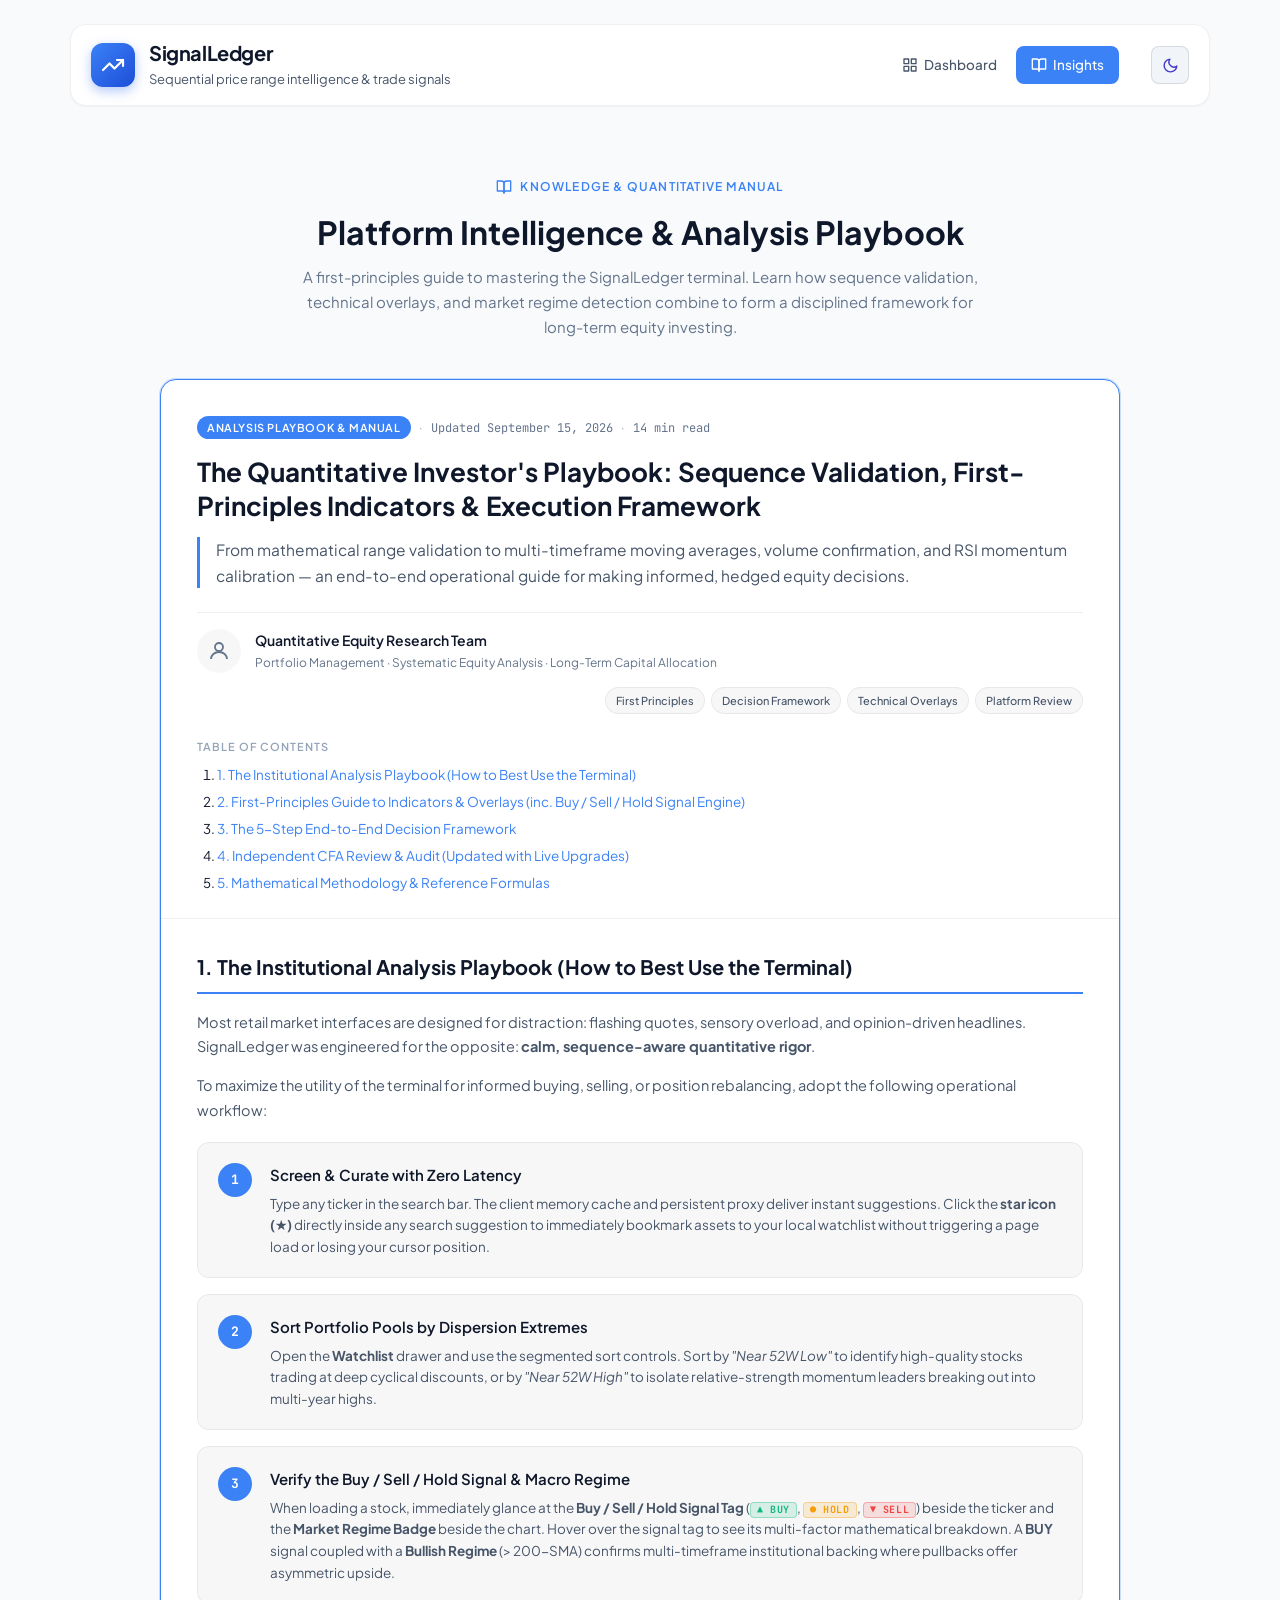
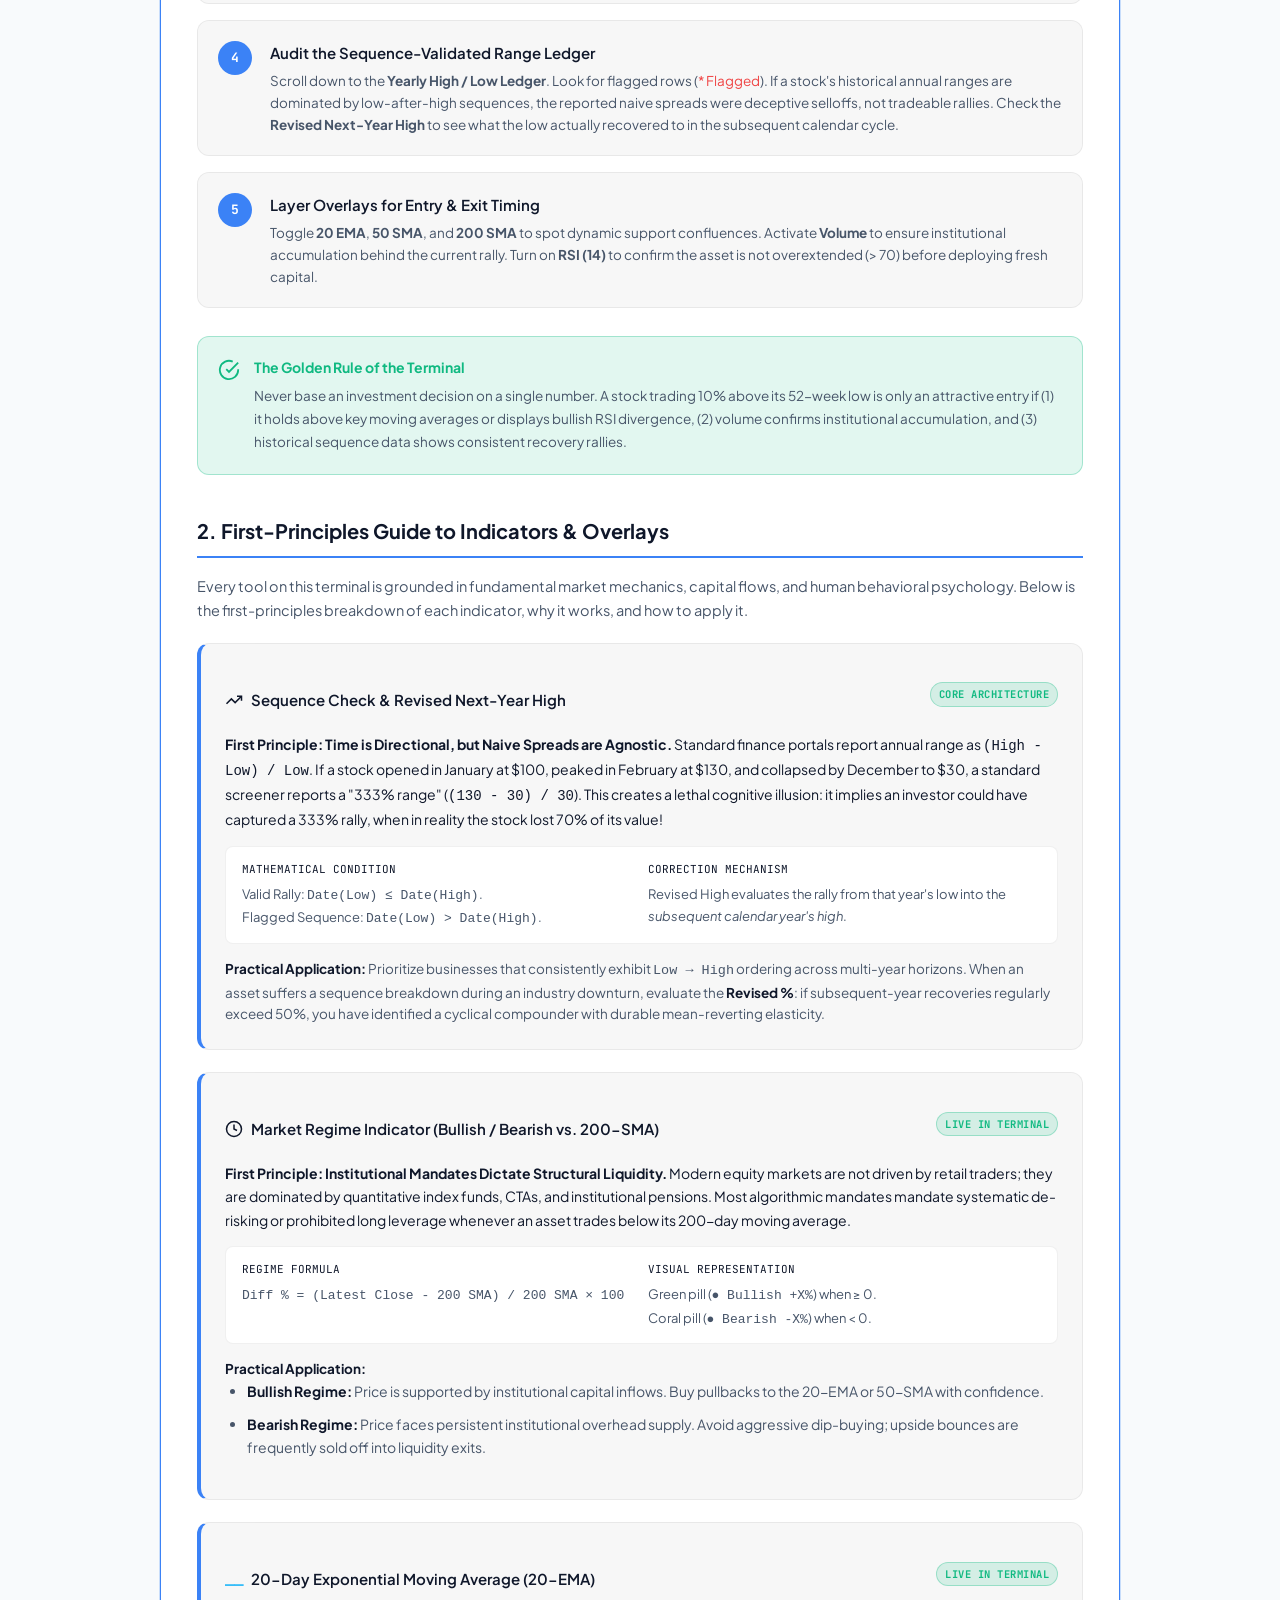
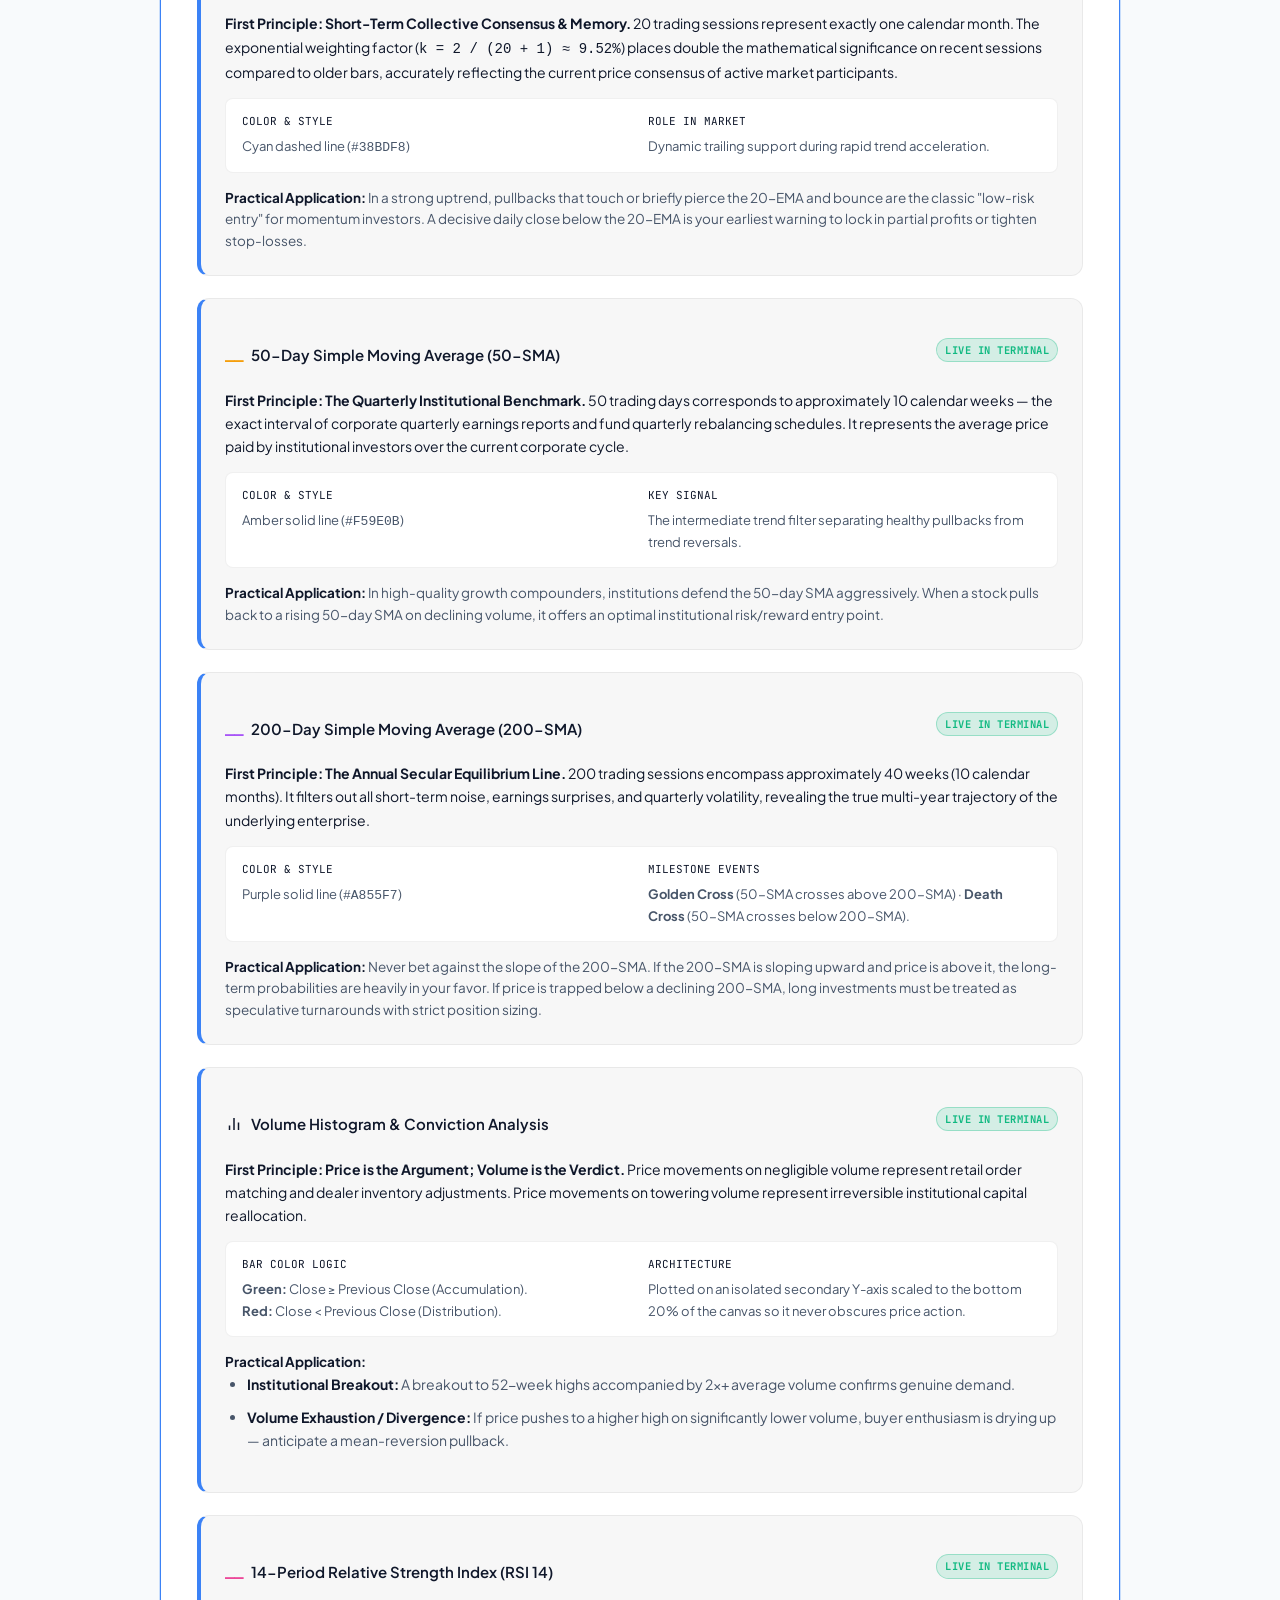
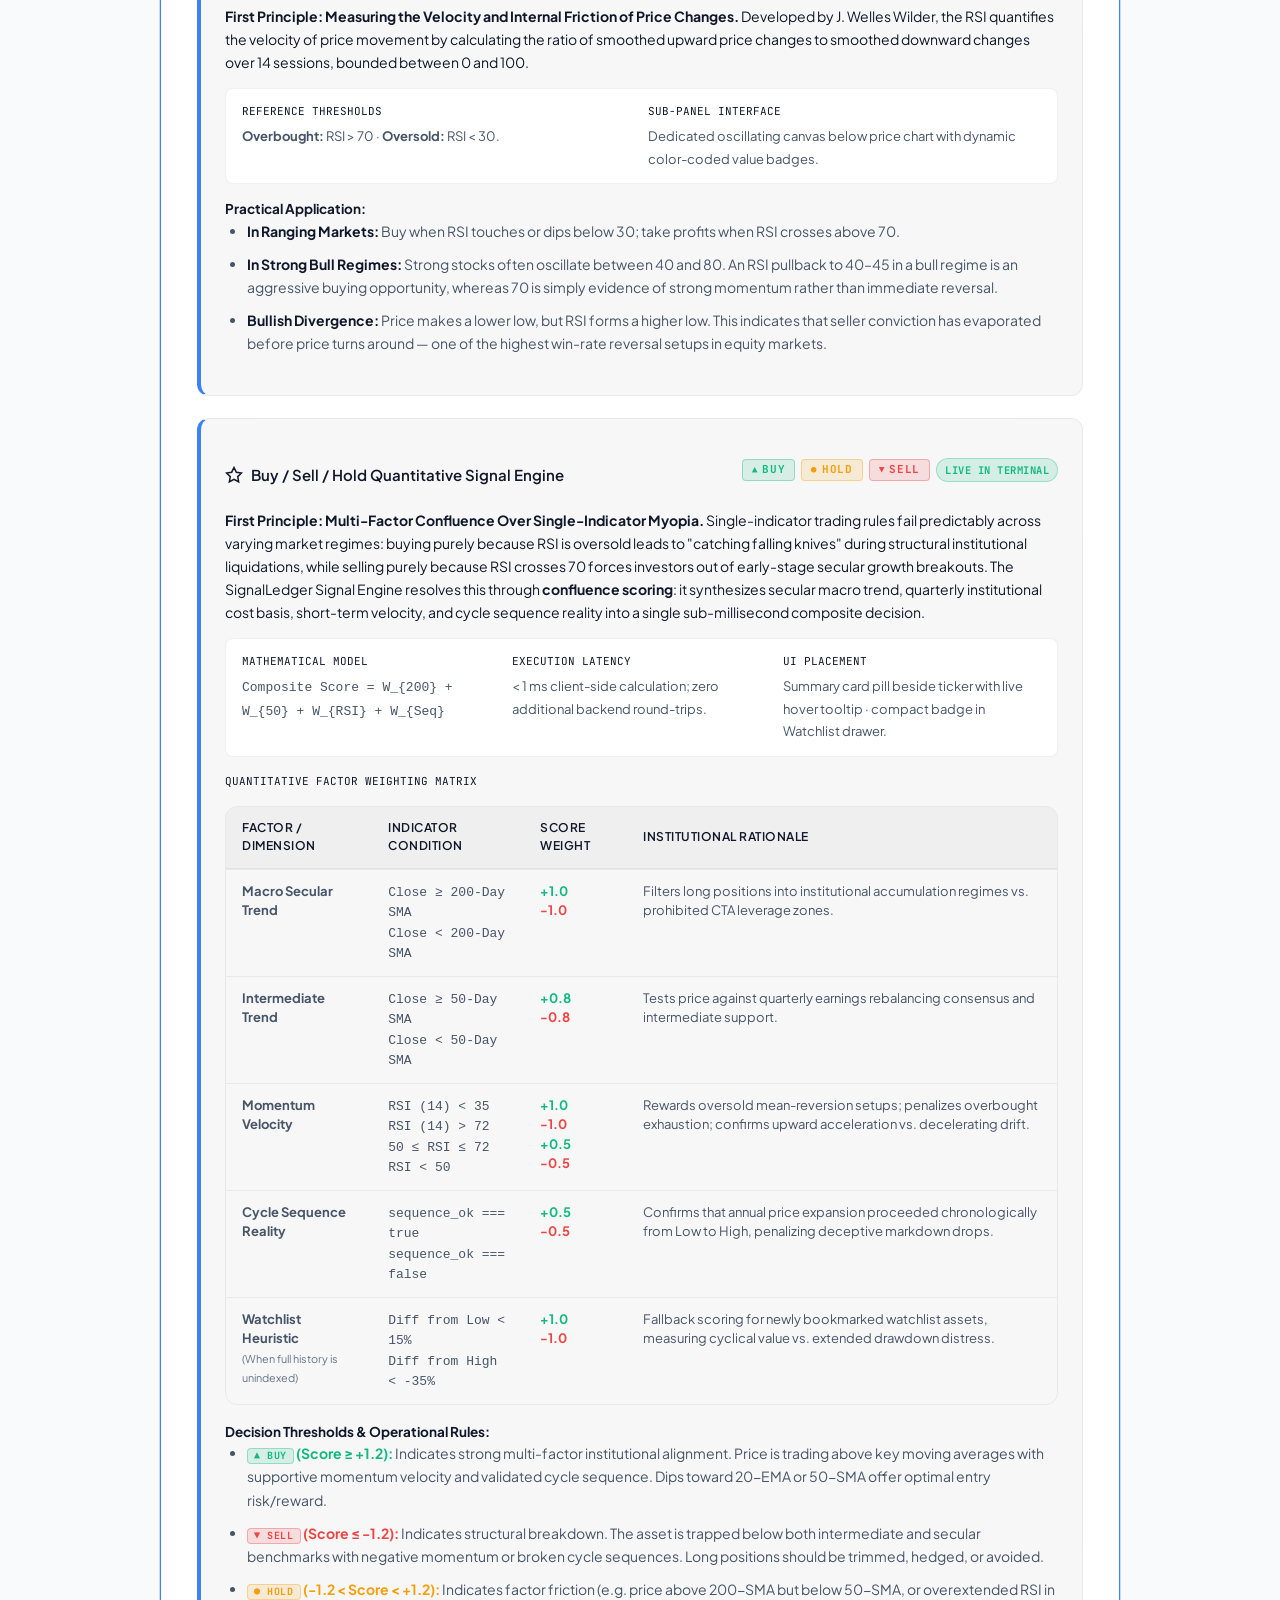
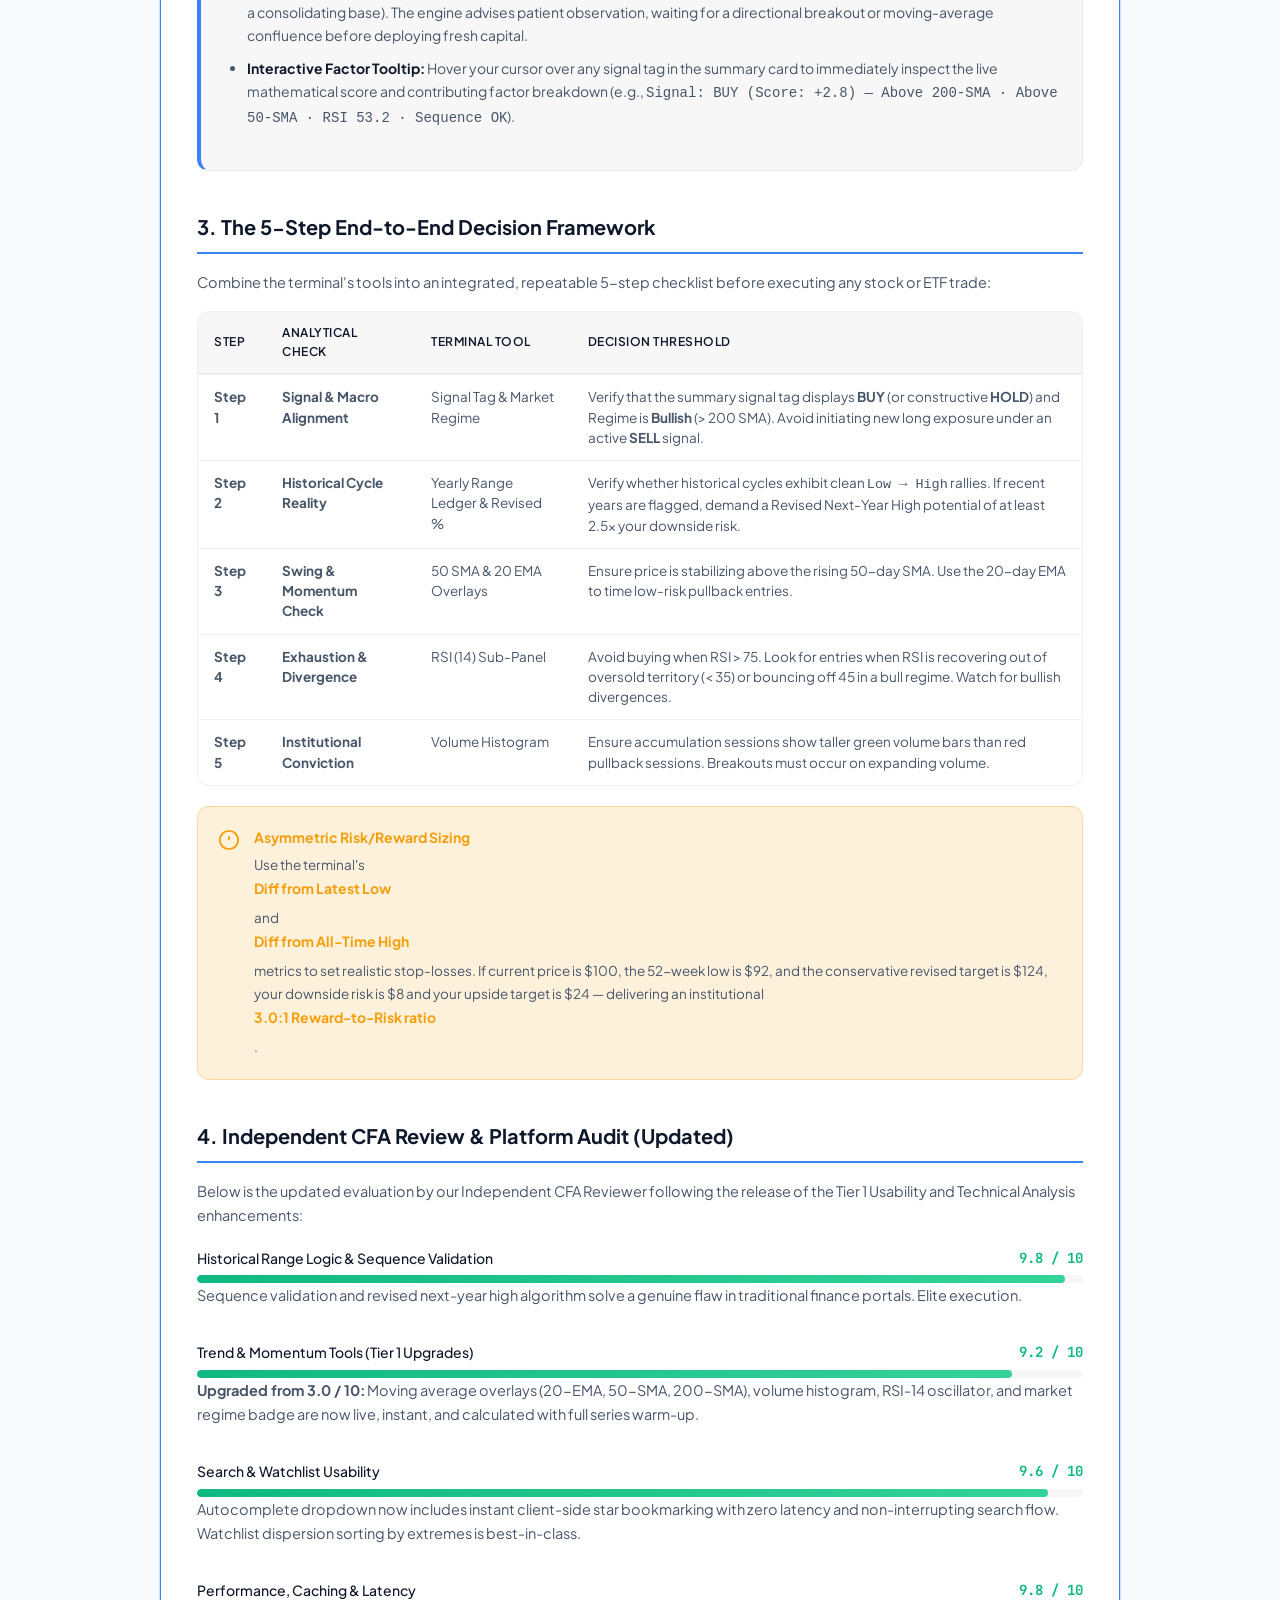
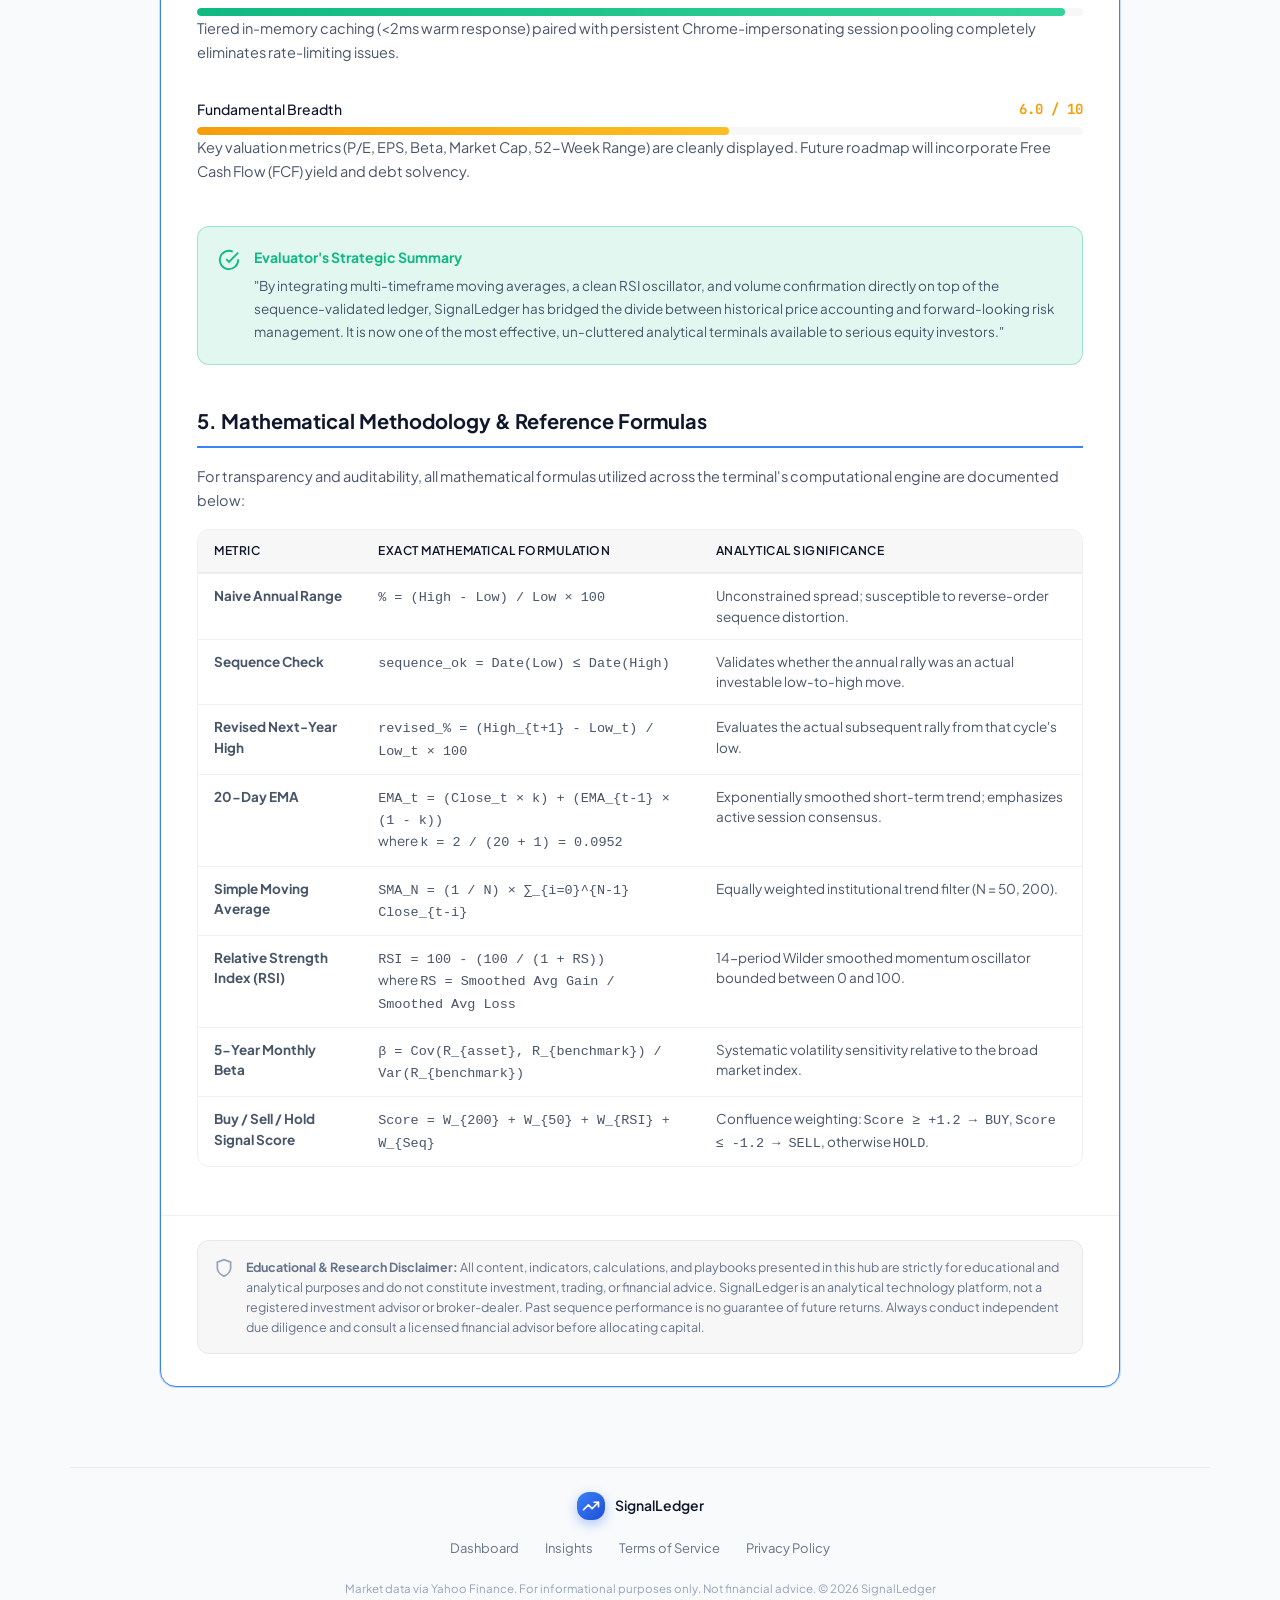
==== frontend/insights.html @ dd4d6ec1 "Add signal ledger app" ====
<!DOCTYPE html>
<html lang="en" data-theme="dark">
<head>
  <meta charset="UTF-8" />
  <meta name="viewport" content="width=device-width, initial-scale=1.0" />
  <title>Insights &amp; Quantitative Playbook — SignalLedger</title>
  <meta name="description" content="A comprehensive institutional analysis guide, first-principles indicator manual, and practical decision-making framework for SignalLedger users." />
  <link rel="preconnect" href="https://fonts.googleapis.com">
  <link rel="preconnect" href="https://fonts.gstatic.com" crossorigin>
  <link href="https://fonts.googleapis.com/css2?family=Plus+Jakarta+Sans:wght@400;500;600;700&family=JetBrains+Mono:wght@400;500;600&display=swap" rel="stylesheet">
  <link rel="stylesheet" href="style.css" />
  <link rel="stylesheet" href="pages.css" />
</head>
<body>
<div class="app-layout">
  <header class="app-header">
    <div class="header-container">
      <div class="brand-group">
        <div class="brand-badge">
          <svg class="brand-icon" viewBox="0 0 24 24" fill="none" stroke="currentColor" stroke-width="2.2" stroke-linecap="round" stroke-linejoin="round">
            <polyline points="22 7 13.5 15.5 8.5 10.5 2 17"></polyline>
            <polyline points="16 7 22 7 22 13"></polyline>
          </svg>
        </div>
        <div>
          <a href="index.html" class="brand-link">
            <h1 class="brand-title">SignalLedger</h1>
            <p class="brand-sub">Sequential price range intelligence &amp; trade signals</p>
          </a>
        </div>
      </div>
      <nav class="header-nav" aria-label="Main navigation">
        <a href="index.html" class="nav-link">
          <svg viewBox="0 0 24 24" fill="none" stroke="currentColor" stroke-width="2" stroke-linecap="round" stroke-linejoin="round"><rect x="3" y="3" width="7" height="7"></rect><rect x="14" y="3" width="7" height="7"></rect><rect x="14" y="14" width="7" height="7"></rect><rect x="3" y="14" width="7" height="7"></rect></svg>
          Dashboard
        </a>
        <a href="insights.html" class="nav-link nav-link-active" aria-current="page">
          <svg viewBox="0 0 24 24" fill="none" stroke="currentColor" stroke-width="2" stroke-linecap="round" stroke-linejoin="round"><path d="M2 3h6a4 4 0 0 1 4 4v14a3 3 0 0 0-3-3H2z"></path><path d="M22 3h-6a4 4 0 0 0-4 4v14a3 3 0 0 1 3-3h7z"></path></svg>
          Insights
        </a>
      </nav>
      <div class="header-actions">
        <button type="button" id="themeToggleBtn" class="action-btn icon-only" aria-label="Toggle theme" title="Switch Theme">
          <svg class="sun-icon" viewBox="0 0 24 24" fill="none" stroke="currentColor" stroke-width="2" stroke-linecap="round" stroke-linejoin="round"><circle cx="12" cy="12" r="5"></circle><line x1="12" y1="1" x2="12" y2="3"></line><line x1="12" y1="21" x2="12" y2="23"></line><line x1="4.22" y1="4.22" x2="5.64" y2="5.64"></line><line x1="18.36" y1="18.36" x2="19.78" y2="19.78"></line><line x1="1" y1="12" x2="3" y2="12"></line><line x1="21" y1="12" x2="23" y2="12"></line><line x1="4.22" y1="19.78" x2="5.64" y2="18.36"></line><line x1="18.36" y1="5.64" x2="19.78" y2="4.22"></line></svg>
          <svg class="moon-icon" viewBox="0 0 24 24" fill="none" stroke="currentColor" stroke-width="2" stroke-linecap="round" stroke-linejoin="round"><path d="M21 12.79A9 9 0 1 1 11.21 3 7 7 0 0 0 21 12.79z"></path></svg>
        </button>
      </div>
    </div>
  </header>

  <main class="page-content">
    <section class="page-hero">
      <div class="page-hero-inner">
        <div class="page-hero-eyebrow">
          <svg viewBox="0 0 24 24" fill="none" stroke="currentColor" stroke-width="2" stroke-linecap="round" stroke-linejoin="round"><path d="M2 3h6a4 4 0 0 1 4 4v14a3 3 0 0 0-3-3H2z"></path><path d="M22 3h-6a4 4 0 0 0-4 4v14a3 3 0 0 1 3-3h7z"></path></svg>
          Knowledge &amp; Quantitative Manual
        </div>
        <h2 class="page-hero-title">Platform Intelligence &amp; Analysis Playbook</h2>
        <p class="page-hero-description">A first-principles guide to mastering the SignalLedger terminal. Learn how sequence validation, technical overlays, and market regime detection combine to form a disciplined framework for long-term equity investing.</p>
      </div>
    </section>

    <section class="articles-section">
      <article class="article-card article-featured" id="playbook-guide" itemscope itemtype="https://schema.org/Article">

        <div class="article-header">
          <div class="article-meta-row">
            <span class="article-category">Analysis Playbook &amp; Manual</span>
            <span class="article-dot">&middot;</span>
            <time class="article-date" datetime="2026-09-15" itemprop="datePublished">Updated September 15, 2026</time>
            <span class="article-dot">&middot;</span>
            <span class="article-read-time">14 min read</span>
          </div>
          <h2 class="article-title" itemprop="headline">The Quantitative Investor's Playbook: Sequence Validation, First-Principles Indicators &amp; Execution Framework</h2>
          <p class="article-standfirst" itemprop="description">From mathematical range validation to multi-timeframe moving averages, volume confirmation, and RSI momentum calibration — an end-to-end operational guide for making informed, hedged equity decisions.</p>
          <div class="author-card" itemprop="author" itemscope itemtype="https://schema.org/Person">
            <div class="author-avatar">
              <svg viewBox="0 0 24 24" fill="none" stroke="currentColor" stroke-width="1.8"><circle cx="12" cy="8" r="4"></circle><path d="M4 20c0-4 3.6-7 8-7s8 3 8 7"></path></svg>
            </div>
            <div class="author-details">
              <span class="author-name" itemprop="name">Quantitative Equity Research Team</span>
              <span class="author-title">Portfolio Management &middot; Systematic Equity Analysis &middot; Long-Term Capital Allocation</span>
            </div>
            <div class="article-tags">
              <span class="tag">First Principles</span>
              <span class="tag">Decision Framework</span>
              <span class="tag">Technical Overlays</span>
              <span class="tag">Platform Review</span>
            </div>
          </div>
        </div>

        <nav class="article-toc" aria-label="Article sections">
          <p class="toc-label">Table of Contents</p>
          <ol class="toc-list">
            <li><a href="#section-playbook">1. The Institutional Analysis Playbook (How to Best Use the Terminal)</a></li>
            <li><a href="#section-indicators">2. First-Principles Guide to Indicators &amp; Overlays (inc. Buy / Sell / Hold Signal Engine)</a></li>
            <li><a href="#section-framework">3. The 5-Step End-to-End Decision Framework</a></li>
            <li><a href="#section-review-audit">4. Independent CFA Review &amp; Audit (Updated with Live Upgrades)</a></li>
            <li><a href="#section-methodology">5. Mathematical Methodology &amp; Reference Formulas</a></li>
          </ol>
        </nav>

        <div class="article-body" itemprop="articleBody">

          <!-- Section 1 -->
          <section id="section-playbook">
            <h3>1. The Institutional Analysis Playbook (How to Best Use the Terminal)</h3>
            <p>Most retail market interfaces are designed for distraction: flashing quotes, sensory overload, and opinion-driven headlines. SignalLedger was engineered for the opposite: <strong>calm, sequence-aware quantitative rigor</strong>.</p>
            <p>To maximize the utility of the terminal for informed buying, selling, or position rebalancing, adopt the following operational workflow:</p>

            <div class="playbook-steps">
              <div class="playbook-step">
                <div class="step-number">1</div>
                <div class="step-content">
                  <h4>Screen &amp; Curate with Zero Latency</h4>
                  <p>Type any ticker in the search bar. The client memory cache and persistent proxy deliver instant suggestions. Click the <strong>star icon (★)</strong> directly inside any search suggestion to immediately bookmark assets to your local watchlist without triggering a page load or losing your cursor position.</p>
                </div>
              </div>
              <div class="playbook-step">
                <div class="step-number">2</div>
                <div class="step-content">
                  <h4>Sort Portfolio Pools by Dispersion Extremes</h4>
                  <p>Open the <strong>Watchlist</strong> drawer and use the segmented sort controls. Sort by <em>"Near 52W Low"</em> to identify high-quality stocks trading at deep cyclical discounts, or by <em>"Near 52W High"</em> to isolate relative-strength momentum leaders breaking out into multi-year highs.</p>
                </div>
              </div>
              <div class="playbook-step">
                <div class="step-number">3</div>
                <div class="step-content">
                  <h4>Verify the Buy / Sell / Hold Signal &amp; Macro Regime</h4>
                  <p>When loading a stock, immediately glance at the <strong>Buy / Sell / Hold Signal Tag</strong> (<span class="signal-tag signal-buy" style="padding:1px 6px; font-size:10px;">▲ BUY</span>, <span class="signal-tag signal-hold" style="padding:1px 6px; font-size:10px;">● HOLD</span>, <span class="signal-tag signal-sell" style="padding:1px 6px; font-size:10px;">▼ SELL</span>) beside the ticker and the <strong>Market Regime Badge</strong> beside the chart. Hover over the signal tag to see its multi-factor mathematical breakdown. A <strong>BUY</strong> signal coupled with a <strong>Bullish Regime</strong> (&gt; 200-SMA) confirms multi-timeframe institutional backing where pullbacks offer asymmetric upside.</p>
                </div>
              </div>
              <div class="playbook-step">
                <div class="step-number">4</div>
                <div class="step-content">
                  <h4>Audit the Sequence-Validated Range Ledger</h4>
                  <p>Scroll down to the <strong>Yearly High / Low Ledger</strong>. Look for flagged rows (<span style="color:var(--accent-coral)">* Flagged</span>). If a stock's historical annual ranges are dominated by low-after-high sequences, the reported naive spreads were deceptive selloffs, not tradeable rallies. Check the <strong>Revised Next-Year High</strong> to see what the low actually recovered to in the subsequent calendar cycle.</p>
                </div>
              </div>
              <div class="playbook-step">
                <div class="step-number">5</div>
                <div class="step-content">
                  <h4>Layer Overlays for Entry &amp; Exit Timing</h4>
                  <p>Toggle <strong>20 EMA</strong>, <strong>50 SMA</strong>, and <strong>200 SMA</strong> to spot dynamic support confluences. Activate <strong>Volume</strong> to ensure institutional accumulation behind the current rally. Turn on <strong>RSI (14)</strong> to confirm the asset is not overextended (&gt; 70) before deploying fresh capital.</p>
                </div>
              </div>
            </div>

            <div class="article-callout article-callout-success">
              <svg class="callout-icon" viewBox="0 0 24 24" fill="none" stroke="currentColor" stroke-width="2"><path d="M22 11.08V12a10 10 0 1 1-5.93-9.14"></path><polyline points="22 4 12 14.01 9 11.01"></polyline></svg>
              <div>
                <strong>The Golden Rule of the Terminal</strong>
                <p>Never base an investment decision on a single number. A stock trading 10% above its 52-week low is only an attractive entry if (1) it holds above key moving averages or displays bullish RSI divergence, (2) volume confirms institutional accumulation, and (3) historical sequence data shows consistent recovery rallies.</p>
              </div>
            </div>
          </section>

          <!-- Section 2 -->
          <section id="section-indicators">
            <h3>2. First-Principles Guide to Indicators &amp; Overlays</h3>
            <p>Every tool on this terminal is grounded in fundamental market mechanics, capital flows, and human behavioral psychology. Below is the first-principles breakdown of each indicator, why it works, and how to apply it.</p>

            <div class="indicator-grid">

              <!-- Sequence Check & Revised High -->
              <div class="indicator-card">
                <div class="indicator-card-header">
                  <h4 class="indicator-title">
                    <svg width="18" height="18" viewBox="0 0 24 24" fill="none" stroke="currentColor" stroke-width="2"><polyline points="22 7 13.5 15.5 8.5 10.5 2 17"></polyline><polyline points="16 7 22 7 22 13"></polyline></svg>
                    Sequence Check &amp; Revised Next-Year High
                  </h4>
                  <span class="status-pill-live">Core Architecture</span>
                </div>
                <div class="indicator-first-principle">
                  <strong>First Principle: Time is Directional, but Naive Spreads are Agnostic.</strong> Standard finance portals report annual range as <code>(High - Low) / Low</code>. If a stock opened in January at $100, peaked in February at $130, and collapsed by December to $30, a standard screener reports a "333% range" (<code>(130 - 30) / 30</code>). This creates a lethal cognitive illusion: it implies an investor could have captured a 333% rally, when in reality the stock lost 70% of its value!
                </div>
                <div class="indicator-meta-box">
                  <div>
                    <span class="meta-item-label">Mathematical Condition</span>
                    <span class="meta-item-value">Valid Rally: <code>Date(Low) &le; Date(High)</code>.<br>Flagged Sequence: <code>Date(Low) &gt; Date(High)</code>.</span>
                  </div>
                  <div>
                    <span class="meta-item-label">Correction Mechanism</span>
                    <span class="meta-item-value">Revised High evaluates the rally from that year's low into the <em>subsequent calendar year's high</em>.</span>
                  </div>
                </div>
                <div class="indicator-application">
                  <strong>Practical Application:</strong> Prioritize businesses that consistently exhibit <code>Low &rarr; High</code> ordering across multi-year horizons. When an asset suffers a sequence breakdown during an industry downturn, evaluate the <strong>Revised %</strong>: if subsequent-year recoveries regularly exceed 50%, you have identified a cyclical compounder with durable mean-reverting elasticity.
                </div>
              </div>

              <!-- Market Regime Badge -->
              <div class="indicator-card">
                <div class="indicator-card-header">
                  <h4 class="indicator-title">
                    <svg width="18" height="18" viewBox="0 0 24 24" fill="none" stroke="currentColor" stroke-width="2"><circle cx="12" cy="12" r="10"></circle><polyline points="12 6 12 12 16 14"></polyline></svg>
                    Market Regime Indicator (Bullish / Bearish vs. 200-SMA)
                  </h4>
                  <span class="status-pill-live">Live in Terminal</span>
                </div>
                <div class="indicator-first-principle">
                  <strong>First Principle: Institutional Mandates Dictate Structural Liquidity.</strong> Modern equity markets are not driven by retail traders; they are dominated by quantitative index funds, CTAs, and institutional pensions. Most algorithmic mandates mandate systematic de-risking or prohibited long leverage whenever an asset trades below its 200-day moving average.
                </div>
                <div class="indicator-meta-box">
                  <div>
                    <span class="meta-item-label">Regime Formula</span>
                    <span class="meta-item-value"><code>Diff % = (Latest Close - 200 SMA) / 200 SMA &times; 100</code></span>
                  </div>
                  <div>
                    <span class="meta-item-label">Visual Representation</span>
                    <span class="meta-item-value">Green pill (<code>● Bullish +X%</code>) when &ge; 0.<br>Coral pill (<code>● Bearish -X%</code>) when &lt; 0.</span>
                  </div>
                </div>
                <div class="indicator-application">
                  <strong>Practical Application:</strong>
                  <ul>
                    <li><strong>Bullish Regime:</strong> Price is supported by institutional capital inflows. Buy pullbacks to the 20-EMA or 50-SMA with confidence.</li>
                    <li><strong>Bearish Regime:</strong> Price faces persistent institutional overhead supply. Avoid aggressive dip-buying; upside bounces are frequently sold off into liquidity exits.</li>
                  </ul>
                </div>
              </div>

              <!-- 20-Day EMA -->
              <div class="indicator-card">
                <div class="indicator-card-header">
                  <h4 class="indicator-title">
                    <span style="color:#38BDF8; font-family:var(--font-mono);">&#9135;&#9135;</span> 20-Day Exponential Moving Average (20-EMA)
                  </h4>
                  <span class="status-pill-live">Live in Terminal</span>
                </div>
                <div class="indicator-first-principle">
                  <strong>First Principle: Short-Term Collective Consensus &amp; Memory.</strong> 20 trading sessions represent exactly one calendar month. The exponential weighting factor (<code>k = 2 / (20 + 1) &approx; 9.52%</code>) places double the mathematical significance on recent sessions compared to older bars, accurately reflecting the current price consensus of active market participants.
                </div>
                <div class="indicator-meta-box">
                  <div>
                    <span class="meta-item-label">Color &amp; Style</span>
                    <span class="meta-item-value">Cyan dashed line (<code>#38BDF8</code>)</span>
                  </div>
                  <div>
                    <span class="meta-item-label">Role in Market</span>
                    <span class="meta-item-value">Dynamic trailing support during rapid trend acceleration.</span>
                  </div>
                </div>
                <div class="indicator-application">
                  <strong>Practical Application:</strong> In a strong uptrend, pullbacks that touch or briefly pierce the 20-EMA and bounce are the classic "low-risk entry" for momentum investors. A decisive daily close below the 20-EMA is your earliest warning to lock in partial profits or tighten stop-losses.
                </div>
              </div>

              <!-- 50-Day SMA -->
              <div class="indicator-card">
                <div class="indicator-card-header">
                  <h4 class="indicator-title">
                    <span style="color:#F59E0B; font-family:var(--font-mono);">&#9135;&#9135;</span> 50-Day Simple Moving Average (50-SMA)
                  </h4>
                  <span class="status-pill-live">Live in Terminal</span>
                </div>
                <div class="indicator-first-principle">
                  <strong>First Principle: The Quarterly Institutional Benchmark.</strong> 50 trading days corresponds to approximately 10 calendar weeks — the exact interval of corporate quarterly earnings reports and fund quarterly rebalancing schedules. It represents the average price paid by institutional investors over the current corporate cycle.
                </div>
                <div class="indicator-meta-box">
                  <div>
                    <span class="meta-item-label">Color &amp; Style</span>
                    <span class="meta-item-value">Amber solid line (<code>#F59E0B</code>)</span>
                  </div>
                  <div>
                    <span class="meta-item-label">Key Signal</span>
                    <span class="meta-item-value">The intermediate trend filter separating healthy pullbacks from trend reversals.</span>
                  </div>
                </div>
                <div class="indicator-application">
                  <strong>Practical Application:</strong> In high-quality growth compounders, institutions defend the 50-day SMA aggressively. When a stock pulls back to a rising 50-day SMA on declining volume, it offers an optimal institutional risk/reward entry point.
                </div>
              </div>

              <!-- 200-Day SMA -->
              <div class="indicator-card">
                <div class="indicator-card-header">
                  <h4 class="indicator-title">
                    <span style="color:#A855F7; font-family:var(--font-mono);">&#9135;&#9135;</span> 200-Day Simple Moving Average (200-SMA)
                  </h4>
                  <span class="status-pill-live">Live in Terminal</span>
                </div>
                <div class="indicator-first-principle">
                  <strong>First Principle: The Annual Secular Equilibrium Line.</strong> 200 trading sessions encompass approximately 40 weeks (10 calendar months). It filters out all short-term noise, earnings surprises, and quarterly volatility, revealing the true multi-year trajectory of the underlying enterprise.
                </div>
                <div class="indicator-meta-box">
                  <div>
                    <span class="meta-item-label">Color &amp; Style</span>
                    <span class="meta-item-value">Purple solid line (<code>#A855F7</code>)</span>
                  </div>
                  <div>
                    <span class="meta-item-label">Milestone Events</span>
                    <span class="meta-item-value"><strong>Golden Cross</strong> (50-SMA crosses above 200-SMA) &middot; <strong>Death Cross</strong> (50-SMA crosses below 200-SMA).</span>
                  </div>
                </div>
                <div class="indicator-application">
                  <strong>Practical Application:</strong> Never bet against the slope of the 200-SMA. If the 200-SMA is sloping upward and price is above it, the long-term probabilities are heavily in your favor. If price is trapped below a declining 200-SMA, long investments must be treated as speculative turnarounds with strict position sizing.
                </div>
              </div>

              <!-- Volume Histogram -->
              <div class="indicator-card">
                <div class="indicator-card-header">
                  <h4 class="indicator-title">
                    <svg width="18" height="18" viewBox="0 0 24 24" fill="none" stroke="currentColor" stroke-width="2"><line x1="18" y1="20" x2="18" y2="10"></line><line x1="12" y1="20" x2="12" y2="4"></line><line x1="6" y1="20" x2="6" y2="14"></line></svg>
                    Volume Histogram &amp; Conviction Analysis
                  </h4>
                  <span class="status-pill-live">Live in Terminal</span>
                </div>
                <div class="indicator-first-principle">
                  <strong>First Principle: Price is the Argument; Volume is the Verdict.</strong> Price movements on negligible volume represent retail order matching and dealer inventory adjustments. Price movements on towering volume represent irreversible institutional capital reallocation.
                </div>
                <div class="indicator-meta-box">
                  <div>
                    <span class="meta-item-label">Bar Color Logic</span>
                    <span class="meta-item-value"><strong>Green:</strong> Close &ge; Previous Close (Accumulation).<br><strong>Red:</strong> Close &lt; Previous Close (Distribution).</span>
                  </div>
                  <div>
                    <span class="meta-item-label">Architecture</span>
                    <span class="meta-item-value">Plotted on an isolated secondary Y-axis scaled to the bottom 20% of the canvas so it never obscures price action.</span>
                  </div>
                </div>
                <div class="indicator-application">
                  <strong>Practical Application:</strong>
                  <ul>
                    <li><strong>Institutional Breakout:</strong> A breakout to 52-week highs accompanied by 2x+ average volume confirms genuine demand.</li>
                    <li><strong>Volume Exhaustion / Divergence:</strong> If price pushes to a higher high on significantly lower volume, buyer enthusiasm is drying up — anticipate a mean-reversion pullback.</li>
                  </ul>
                </div>
              </div>

              <!-- RSI 14 -->
              <div class="indicator-card">
                <div class="indicator-card-header">
                  <h4 class="indicator-title">
                    <span style="color:#EC4899; font-family:var(--font-mono);">&#9135;&#9135;</span> 14-Period Relative Strength Index (RSI 14)
                  </h4>
                  <span class="status-pill-live">Live in Terminal</span>
                </div>
                <div class="indicator-first-principle">
                  <strong>First Principle: Measuring the Velocity and Internal Friction of Price Changes.</strong> Developed by J. Welles Wilder, the RSI quantifies the velocity of price movement by calculating the ratio of smoothed upward price changes to smoothed downward changes over 14 sessions, bounded between 0 and 100.
                </div>
                <div class="indicator-meta-box">
                  <div>
                    <span class="meta-item-label">Reference Thresholds</span>
                    <span class="meta-item-value"><strong>Overbought:</strong> RSI &gt; 70 &middot; <strong>Oversold:</strong> RSI &lt; 30.</span>
                  </div>
                  <div>
                    <span class="meta-item-label">Sub-Panel Interface</span>
                    <span class="meta-item-value">Dedicated oscillating canvas below price chart with dynamic color-coded value badges.</span>
                  </div>
                </div>
                <div class="indicator-application">
                  <strong>Practical Application:</strong>
                  <ul>
                    <li><strong>In Ranging Markets:</strong> Buy when RSI touches or dips below 30; take profits when RSI crosses above 70.</li>
                    <li><strong>In Strong Bull Regimes:</strong> Strong stocks often oscillate between 40 and 80. An RSI pullback to 40–45 in a bull regime is an aggressive buying opportunity, whereas 70 is simply evidence of strong momentum rather than immediate reversal.</li>
                    <li><strong>Bullish Divergence:</strong> Price makes a lower low, but RSI forms a higher low. This indicates that seller conviction has evaporated before price turns around — one of the highest win-rate reversal setups in equity markets.</li>
                  </ul>
                </div>
              </div>

              <!-- Buy / Sell / Hold Quantitative Signal Engine -->
              <div class="indicator-card" id="indicator-signal-engine">
                <div class="indicator-card-header">
                  <h4 class="indicator-title">
                    <svg width="18" height="18" viewBox="0 0 24 24" fill="none" stroke="currentColor" stroke-width="2"><path d="M12 2l3.09 6.26L22 9.27l-5 4.87 1.18 6.88L12 17.77l-6.18 3.25L7 14.14 2 9.27l6.91-1.01L12 2z"></path></svg>
                    Buy / Sell / Hold Quantitative Signal Engine
                  </h4>
                  <div style="display: flex; align-items: center; gap: 6px; flex-wrap: wrap;">
                    <span class="signal-tag signal-buy"><span class="signal-icon">▲</span> BUY</span>
                    <span class="signal-tag signal-hold"><span class="signal-icon">●</span> HOLD</span>
                    <span class="signal-tag signal-sell"><span class="signal-icon">▼</span> SELL</span>
                    <span class="status-pill-live">Live in Terminal</span>
                  </div>
                </div>
                <div class="indicator-first-principle">
                  <strong>First Principle: Multi-Factor Confluence Over Single-Indicator Myopia.</strong> Single-indicator trading rules fail predictably across varying market regimes: buying purely because RSI is oversold leads to "catching falling knives" during structural institutional liquidations, while selling purely because RSI crosses 70 forces investors out of early-stage secular growth breakouts. The SignalLedger Signal Engine resolves this through <strong>confluence scoring</strong>: it synthesizes secular macro trend, quarterly institutional cost basis, short-term velocity, and cycle sequence reality into a single sub-millisecond composite decision.
                </div>
                <div class="indicator-meta-box">
                  <div>
                    <span class="meta-item-label">Mathematical Model</span>
                    <span class="meta-item-value"><code>Composite Score = W_{200} + W_{50} + W_{RSI} + W_{Seq}</code></span>
                  </div>
                  <div>
                    <span class="meta-item-label">Execution Latency</span>
                    <span class="meta-item-value">&lt; 1 ms client-side calculation; zero additional backend round-trips.</span>
                  </div>
                  <div>
                    <span class="meta-item-label">UI Placement</span>
                    <span class="meta-item-value">Summary card pill beside ticker with live hover tooltip &middot; compact badge in Watchlist drawer.</span>
                  </div>
                </div>

                <div style="margin: 16px 0 14px;">
                  <span class="meta-item-label" style="margin-bottom: 8px;">Quantitative Factor Weighting Matrix</span>
                  <div class="article-table-wrap">
                    <table class="article-table" style="font-size: 13px;">
                      <thead>
                        <tr>
                          <th>Factor / Dimension</th>
                          <th>Indicator Condition</th>
                          <th>Score Weight</th>
                          <th>Institutional Rationale</th>
                        </tr>
                      </thead>
                      <tbody>
                        <tr>
                          <td><strong>Macro Secular Trend</strong></td>
                          <td><code>Close &ge; 200-Day SMA</code><br><code>Close &lt; 200-Day SMA</code></td>
                          <td><span style="color:var(--accent-teal); font-weight:700;">+1.0</span><br><span style="color:var(--accent-coral); font-weight:700;">-1.0</span></td>
                          <td>Filters long positions into institutional accumulation regimes vs. prohibited CTA leverage zones.</td>
                        </tr>
                        <tr>
                          <td><strong>Intermediate Trend</strong></td>
                          <td><code>Close &ge; 50-Day SMA</code><br><code>Close &lt; 50-Day SMA</code></td>
                          <td><span style="color:var(--accent-teal); font-weight:700;">+0.8</span><br><span style="color:var(--accent-coral); font-weight:700;">-0.8</span></td>
                          <td>Tests price against quarterly earnings rebalancing consensus and intermediate support.</td>
                        </tr>
                        <tr>
                          <td><strong>Momentum Velocity</strong></td>
                          <td><code>RSI (14) &lt; 35</code><br><code>RSI (14) &gt; 72</code><br><code>50 &le; RSI &le; 72</code><br><code>RSI &lt; 50</code></td>
                          <td><span style="color:var(--accent-teal); font-weight:700;">+1.0</span><br><span style="color:var(--accent-coral); font-weight:700;">-1.0</span><br><span style="color:var(--accent-teal); font-weight:700;">+0.5</span><br><span style="color:var(--accent-coral); font-weight:700;">-0.5</span></td>
                          <td>Rewards oversold mean-reversion setups; penalizes overbought exhaustion; confirms upward acceleration vs. decelerating drift.</td>
                        </tr>
                        <tr>
                          <td><strong>Cycle Sequence Reality</strong></td>
                          <td><code>sequence_ok === true</code><br><code>sequence_ok === false</code></td>
                          <td><span style="color:var(--accent-teal); font-weight:700;">+0.5</span><br><span style="color:var(--accent-coral); font-weight:700;">-0.5</span></td>
                          <td>Confirms that annual price expansion proceeded chronologically from Low to High, penalizing deceptive markdown drops.</td>
                        </tr>
                        <tr>
                          <td><strong>Watchlist Heuristic</strong><br><small style="color:var(--text-muted);">(When full history is unindexed)</small></td>
                          <td><code>Diff from Low &lt; 15%</code><br><code>Diff from High &lt; -35%</code></td>
                          <td><span style="color:var(--accent-teal); font-weight:700;">+1.0</span><br><span style="color:var(--accent-coral); font-weight:700;">-1.0</span></td>
                          <td>Fallback scoring for newly bookmarked watchlist assets, measuring cyclical value vs. extended drawdown distress.</td>
                        </tr>
                      </tbody>
                    </table>
                  </div>
                </div>

                <div class="indicator-application">
                  <strong>Decision Thresholds &amp; Operational Rules:</strong>
                  <ul>
                    <li><strong style="color:#10B981;"><span class="signal-tag signal-buy" style="padding:1px 6px; font-size:10px;">▲ BUY</span> (Score &ge; +1.2):</strong> Indicates strong multi-factor institutional alignment. Price is trading above key moving averages with supportive momentum velocity and validated cycle sequence. Dips toward 20-EMA or 50-SMA offer optimal entry risk/reward.</li>
                    <li><strong style="color:#EF4444;"><span class="signal-tag signal-sell" style="padding:1px 6px; font-size:10px;">▼ SELL</span> (Score &le; -1.2):</strong> Indicates structural breakdown. The asset is trapped below both intermediate and secular benchmarks with negative momentum or broken cycle sequences. Long positions should be trimmed, hedged, or avoided.</li>
                    <li><strong style="color:#F59E0B;"><span class="signal-tag signal-hold" style="padding:1px 6px; font-size:10px;">● HOLD</span> (-1.2 &lt; Score &lt; +1.2):</strong> Indicates factor friction (e.g. price above 200-SMA but below 50-SMA, or overextended RSI in a consolidating base). The engine advises patient observation, waiting for a directional breakout or moving-average confluence before deploying fresh capital.</li>
                    <li><strong>Interactive Factor Tooltip:</strong> Hover your cursor over any signal tag in the summary card to immediately inspect the live mathematical score and contributing factor breakdown (e.g., <code>Signal: BUY (Score: +2.8) — Above 200-SMA · Above 50-SMA · RSI 53.2 · Sequence OK</code>).</li>
                  </ul>
                </div>
              </div>

            </div>
          </section>

          <!-- Section 3 -->
          <section id="section-framework">
            <h3>3. The 5-Step End-to-End Decision Framework</h3>
            <p>Combine the terminal's tools into an integrated, repeatable 5-step checklist before executing any stock or ETF trade:</p>

            <div class="article-table-wrap">
              <table class="article-table">
                <thead>
                  <tr>
                    <th>Step</th>
                    <th>Analytical Check</th>
                    <th>Terminal Tool</th>
                    <th>Decision Threshold</th>
                  </tr>
                </thead>
                <tbody>
                  <tr>
                    <td><strong>Step 1</strong></td>
                    <td><strong>Signal &amp; Macro Alignment</strong></td>
                    <td>Signal Tag &amp; Market Regime</td>
                    <td>Verify that the summary signal tag displays <strong>BUY</strong> (or constructive <strong>HOLD</strong>) and Regime is <strong>Bullish</strong> (&gt; 200 SMA). Avoid initiating new long exposure under an active <strong>SELL</strong> signal.</td>
                  </tr>
                  <tr>
                    <td><strong>Step 2</strong></td>
                    <td><strong>Historical Cycle Reality</strong></td>
                    <td>Yearly Range Ledger &amp; Revised %</td>
                    <td>Verify whether historical cycles exhibit clean <code>Low &rarr; High</code> rallies. If recent years are flagged, demand a Revised Next-Year High potential of at least 2.5x your downside risk.</td>
                  </tr>
                  <tr>
                    <td><strong>Step 3</strong></td>
                    <td><strong>Swing &amp; Momentum Check</strong></td>
                    <td>50 SMA &amp; 20 EMA Overlays</td>
                    <td>Ensure price is stabilizing above the rising 50-day SMA. Use the 20-day EMA to time low-risk pullback entries.</td>
                  </tr>
                  <tr>
                    <td><strong>Step 4</strong></td>
                    <td><strong>Exhaustion &amp; Divergence</strong></td>
                    <td>RSI (14) Sub-Panel</td>
                    <td>Avoid buying when RSI &gt; 75. Look for entries when RSI is recovering out of oversold territory (&lt; 35) or bouncing off 45 in a bull regime. Watch for bullish divergences.</td>
                  </tr>
                  <tr>
                    <td><strong>Step 5</strong></td>
                    <td><strong>Institutional Conviction</strong></td>
                    <td>Volume Histogram</td>
                    <td>Ensure accumulation sessions show taller green volume bars than red pullback sessions. Breakouts must occur on expanding volume.</td>
                  </tr>
                </tbody>
              </table>
            </div>

            <div class="article-callout article-callout-warning">
              <svg class="callout-icon" viewBox="0 0 24 24" fill="none" stroke="currentColor" stroke-width="2"><circle cx="12" cy="12" r="10"></circle><line x1="12" y1="8" x2="12" y2="12"></line><line x1="12" y1="16" x2="12.01" y2="16"></line></svg>
              <div>
                <strong>Asymmetric Risk/Reward Sizing</strong>
                <p>Use the terminal's <strong>Diff from Latest Low</strong> and <strong>Diff from All-Time High</strong> metrics to set realistic stop-losses. If current price is $100, the 52-week low is $92, and the conservative revised target is $124, your downside risk is $8 and your upside target is $24 — delivering an institutional <strong>3.0:1 Reward-to-Risk ratio</strong>.</p>
              </div>
            </div>
          </section>

          <!-- Section 4 -->
          <section id="section-review-audit">
            <h3>4. Independent CFA Review &amp; Platform Audit (Updated)</h3>
            <p>Below is the updated evaluation by our Independent CFA Reviewer following the release of the Tier 1 Usability and Technical Analysis enhancements:</p>

            <div class="scorecard">
              <div class="scorecard-item">
                <div class="scorecard-bar-wrap">
                  <span class="scorecard-label">Historical Range Logic &amp; Sequence Validation</span>
                  <span class="scorecard-score score-high">9.8 / 10</span>
                </div>
                <div class="scorecard-bar"><div class="scorecard-fill score-fill-high" style="width:98%"></div></div>
                <p class="scorecard-note">Sequence validation and revised next-year high algorithm solve a genuine flaw in traditional finance portals. Elite execution.</p>
              </div>

              <div class="scorecard-item">
                <div class="scorecard-bar-wrap">
                  <span class="scorecard-label">Trend &amp; Momentum Tools (Tier 1 Upgrades)</span>
                  <span class="scorecard-score score-high">9.2 / 10</span>
                </div>
                <div class="scorecard-bar"><div class="scorecard-fill score-fill-high" style="width:92%"></div></div>
                <p class="scorecard-note"><strong>Upgraded from 3.0 / 10:</strong> Moving average overlays (20-EMA, 50-SMA, 200-SMA), volume histogram, RSI-14 oscillator, and market regime badge are now live, instant, and calculated with full series warm-up.</p>
              </div>

              <div class="scorecard-item">
                <div class="scorecard-bar-wrap">
                  <span class="scorecard-label">Search &amp; Watchlist Usability</span>
                  <span class="scorecard-score score-high">9.6 / 10</span>
                </div>
                <div class="scorecard-bar"><div class="scorecard-fill score-fill-high" style="width:96%"></div></div>
                <p class="scorecard-note">Autocomplete dropdown now includes instant client-side star bookmarking with zero latency and non-interrupting search flow. Watchlist dispersion sorting by extremes is best-in-class.</p>
              </div>

              <div class="scorecard-item">
                <div class="scorecard-bar-wrap">
                  <span class="scorecard-label">Performance, Caching &amp; Latency</span>
                  <span class="scorecard-score score-high">9.8 / 10</span>
                </div>
                <div class="scorecard-bar"><div class="scorecard-fill score-fill-high" style="width:98%"></div></div>
                <p class="scorecard-note">Tiered in-memory caching (&lt;2ms warm response) paired with persistent Chrome-impersonating session pooling completely eliminates rate-limiting issues.</p>
              </div>

              <div class="scorecard-item">
                <div class="scorecard-bar-wrap">
                  <span class="scorecard-label">Fundamental Breadth</span>
                  <span class="scorecard-score score-mid">6.0 / 10</span>
                </div>
                <div class="scorecard-bar"><div class="scorecard-fill score-fill-mid" style="width:60%"></div></div>
                <p class="scorecard-note">Key valuation metrics (P/E, EPS, Beta, Market Cap, 52-Week Range) are cleanly displayed. Future roadmap will incorporate Free Cash Flow (FCF) yield and debt solvency.</p>
              </div>
            </div>

            <div class="article-callout article-callout-success">
              <svg class="callout-icon" viewBox="0 0 24 24" fill="none" stroke="currentColor" stroke-width="2"><path d="M22 11.08V12a10 10 0 1 1-5.93-9.14"></path><polyline points="22 4 12 14.01 9 11.01"></polyline></svg>
              <div>
                <strong>Evaluator's Strategic Summary</strong>
                <p>"By integrating multi-timeframe moving averages, a clean RSI oscillator, and volume confirmation directly on top of the sequence-validated ledger, SignalLedger has bridged the divide between historical price accounting and forward-looking risk management. It is now one of the most effective, un-cluttered analytical terminals available to serious equity investors."</p>
              </div>
            </div>
          </section>

          <!-- Section 5 -->
          <section id="section-methodology">
            <h3>5. Mathematical Methodology &amp; Reference Formulas</h3>
            <p>For transparency and auditability, all mathematical formulas utilized across the terminal's computational engine are documented below:</p>

            <div class="article-table-wrap">
              <table class="article-table">
                <thead>
                  <tr>
                    <th>Metric</th>
                    <th>Exact Mathematical Formulation</th>
                    <th>Analytical Significance</th>
                  </tr>
                </thead>
                <tbody>
                  <tr>
                    <td><strong>Naive Annual Range</strong></td>
                    <td><code>% = (High - Low) / Low &times; 100</code></td>
                    <td>Unconstrained spread; susceptible to reverse-order sequence distortion.</td>
                  </tr>
                  <tr>
                    <td><strong>Sequence Check</strong></td>
                    <td><code>sequence_ok = Date(Low) &le; Date(High)</code></td>
                    <td>Validates whether the annual rally was an actual investable low-to-high move.</td>
                  </tr>
                  <tr>
                    <td><strong>Revised Next-Year High</strong></td>
                    <td><code>revised_% = (High_{t+1} - Low_t) / Low_t &times; 100</code></td>
                    <td>Evaluates the actual subsequent rally from that cycle's low.</td>
                  </tr>
                  <tr>
                    <td><strong>20-Day EMA</strong></td>
                    <td><code>EMA_t = (Close_t &times; k) + (EMA_{t-1} &times; (1 - k))</code><br>where <code>k = 2 / (20 + 1) = 0.0952</code></td>
                    <td>Exponentially smoothed short-term trend; emphasizes active session consensus.</td>
                  </tr>
                  <tr>
                    <td><strong>Simple Moving Average</strong></td>
                    <td><code>SMA_N = (1 / N) &times; &sum;_{i=0}^{N-1} Close_{t-i}</code></td>
                    <td>Equally weighted institutional trend filter (N = 50, 200).</td>
                  </tr>
                  <tr>
                    <td><strong>Relative Strength Index (RSI)</strong></td>
                    <td><code>RSI = 100 - (100 / (1 + RS))</code><br>where <code>RS = Smoothed Avg Gain / Smoothed Avg Loss</code></td>
                    <td>14-period Wilder smoothed momentum oscillator bounded between 0 and 100.</td>
                  </tr>
                  <tr>
                    <td><strong>5-Year Monthly Beta</strong></td>
                    <td><code>&beta; = Cov(R_{asset}, R_{benchmark}) / Var(R_{benchmark})</code></td>
                    <td>Systematic volatility sensitivity relative to the broad market index.</td>
                  </tr>
                  <tr>
                    <td><strong>Buy / Sell / Hold Signal Score</strong></td>
                    <td><code>Score = W_{200} + W_{50} + W_{RSI} + W_{Seq}</code></td>
                    <td>Confluence weighting: <code>Score &ge; +1.2 &rarr; BUY</code>, <code>Score &le; -1.2 &rarr; SELL</code>, otherwise <code>HOLD</code>.</td>
                  </tr>
                </tbody>
              </table>
            </div>
          </section>

        </div>

        <footer class="article-footer">
          <div class="article-disclaimer">
            <svg viewBox="0 0 24 24" fill="none" stroke="currentColor" stroke-width="2"><path d="M12 22s8-4 8-10V5l-8-3-8 3v7c0 6 8 10 8 10z"></path></svg>
            <p><strong>Educational &amp; Research Disclaimer:</strong> All content, indicators, calculations, and playbooks presented in this hub are strictly for educational and analytical purposes and do not constitute investment, trading, or financial advice. SignalLedger is an analytical technology platform, not a registered investment advisor or broker-dealer. Past sequence performance is no guarantee of future returns. Always conduct independent due diligence and consult a licensed financial advisor before allocating capital.</p>
          </div>
        </footer>

      </article>
    </section>
  </main>

  <footer class="app-footer">
    <div class="footer-content footer-content-rich">
      <div class="footer-brand"><div class="brand-badge brand-badge-sm"><svg class="brand-icon" viewBox="0 0 24 24" fill="none" stroke="currentColor" stroke-width="2.2" stroke-linecap="round" stroke-linejoin="round"><polyline points="22 7 13.5 15.5 8.5 10.5 2 17"></polyline><polyline points="16 7 22 7 22 13"></polyline></svg></div><span>SignalLedger</span></div>
      <nav class="footer-nav" aria-label="Footer navigation">
        <a href="index.html" class="footer-link">Dashboard</a>
        <a href="insights.html" class="footer-link">Insights</a>
        <a href="terms.html" class="footer-link">Terms of Service</a>
        <a href="privacy.html" class="footer-link">Privacy Policy</a>
      </nav>
      <p class="footer-note">Market data via Yahoo Finance. For informational purposes only. Not financial advice. &copy; 2026 SignalLedger</p>
    </div>
  </footer>
</div>
<script>
(function(){const s=localStorage.getItem('stock_ledger_theme')||( window.matchMedia('(prefers-color-scheme: light)').matches?'light':'dark');document.documentElement.setAttribute('data-theme',s);})();
const btn=document.getElementById('themeToggleBtn');
if(btn)btn.addEventListener('click',()=>{const n=document.documentElement.getAttribute('data-theme')==='dark'?'light':'dark';document.documentElement.setAttribute('data-theme',n);try{localStorage.setItem('stock_ledger_theme',n);}catch{}});
</script>
</body>
</html>
---- frontend/style.css ----
/* ==========================================================================
   SIGNALLEDGER — MODERN PRODUCTION DESIGN SYSTEM
   ========================================================================== */

/* --------------------------------------------------------------------------
   Tokens & Color System: Dark (Default) & Light Modes
   -------------------------------------------------------------------------- */
:root {
  /* Common Brand Accents */
  --accent-primary: #3B82F6;
  --accent-primary-hover: #2563EB;
  --accent-glow: rgba(59, 130, 246, 0.25);
  --accent-teal: #10B981;
  --accent-teal-soft: rgba(16, 185, 129, 0.12);
  --accent-amber: #F59E0B;
  --accent-amber-soft: rgba(245, 158, 11, 0.14);
  --accent-coral: #EF4444;
  --accent-coral-soft: rgba(239, 68, 68, 0.14);
  --accent: var(--accent-primary);  /* shorthand alias */

  /* Typography */
  --font-sans: 'Plus Jakarta Sans', -apple-system, BlinkMacSystemFont, 'Segoe UI', Roboto, sans-serif;
  --font-mono: 'JetBrains Mono', 'IBM Plex Mono', ui-monospace, monospace;
  
  /* Radii & Shadows */
  --radius-xs: 4px;
  --radius-sm: 8px;
  --radius-md: 12px;
  --radius-lg: 16px;
  --radius-full: 9999px;

  --transition-fast: 150ms cubic-bezier(0.4, 0, 0.2, 1);
  --transition-base: 220ms cubic-bezier(0.4, 0, 0.2, 1);
  --transition-smooth: 320ms cubic-bezier(0.16, 1, 0.3, 1);
}

/* Dark Mode Tokens (Default) */
:root, [data-theme="dark"] {
  --bg-canvas: #090D16;
  --bg-canvas-subtle: #0D1525;
  --bg-card: #121B2F;
  --bg-card-hover: #16223B;
  --bg-card-raised: #1A2845;
  --bg-input: #0B1220;
  --bg-hover: rgba(255, 255, 255, 0.04);

  --border-subtle: rgba(255, 255, 255, 0.07);
  --border-default: rgba(255, 255, 255, 0.12);
  --border-strong: rgba(255, 255, 255, 0.2);

  --text-primary: #F8FAFC;
  --text-secondary: #94A3B8;
  --text-muted: #64748B;
  --text-faint: #475569;

  --shadow-sm: 0 1px 2px rgba(0, 0, 0, 0.3);
  --shadow-md: 0 4px 12px rgba(0, 0, 0, 0.35);
  --shadow-lg: 0 12px 32px rgba(0, 0, 0, 0.45);
  --shadow-glow: 0 0 20px rgba(59, 130, 246, 0.2);

  --chart-grid: rgba(255, 255, 255, 0.05);
  --chart-text: #94A3B8;
  --chart-line: #10B981;
  --chart-line-bg: rgba(16, 185, 129, 0.1);
  --chart-tooltip-bg: #1A2845;
}

/* Light Mode Tokens */
[data-theme="light"] {
  --bg-canvas: #F8FAFC;
  --bg-canvas-subtle: #F1F5F9;
  --bg-card: #FFFFFF;
  --bg-card-hover: #F8FAFC;
  --bg-card-raised: #F1F5F9;
  --bg-input: #FFFFFF;
  --bg-hover: rgba(0, 0, 0, 0.03);

  --border-subtle: rgba(0, 0, 0, 0.06);
  --border-default: rgba(0, 0, 0, 0.11);
  --border-strong: rgba(0, 0, 0, 0.2);

  --text-primary: #0F172A;
  --text-secondary: #475569;
  --text-muted: #64748B;
  --text-faint: #94A3B8;

  --shadow-sm: 0 1px 2px rgba(0, 0, 0, 0.04);
  --shadow-md: 0 4px 16px rgba(0, 0, 0, 0.06);
  --shadow-lg: 0 12px 32px rgba(0, 0, 0, 0.08);
  --shadow-glow: 0 0 20px rgba(59, 130, 246, 0.15);

  --chart-grid: rgba(0, 0, 0, 0.05);
  --chart-text: #64748B;
  --chart-line: #059669;
  --chart-line-bg: rgba(5, 150, 105, 0.08);
  --chart-tooltip-bg: #0F172A;
}

/* --------------------------------------------------------------------------
   Reset & Base Styles
   -------------------------------------------------------------------------- */
*, *::before, *::after {
  box-sizing: border-box;
  margin: 0;
  padding: 0;
}

html {
  color-scheme: dark light;
  scroll-behavior: smooth;
}

body {
  font-family: var(--font-sans);
  background-color: var(--bg-canvas);
  color: var(--text-primary);
  line-height: 1.55;
  font-size: 14.5px;
  -webkit-font-smoothing: antialiased;
  -moz-osx-font-smoothing: grayscale;
  min-height: 100vh;
  transition: background-color var(--transition-base), color var(--transition-base);
}

/* Focus-visible rings for keyboard accessibility */
:focus-visible {
  outline: 2px solid var(--accent-primary);
  outline-offset: 2px;
  border-radius: var(--radius-xs);
}

:focus:not(:focus-visible) {
  outline: none;
}

/* Custom scrollbar styling */
::-webkit-scrollbar {
  width: 6px;
  height: 6px;
}
::-webkit-scrollbar-track {
  background: transparent;
}
::-webkit-scrollbar-thumb {
  background: var(--border-default);
  border-radius: var(--radius-full);
}
::-webkit-scrollbar-thumb:hover {
  background: var(--border-strong);
}

/* Selection highlight */
::selection {
  background: var(--accent-primary);
  color: #FFFFFF;
}

@media (prefers-reduced-motion: reduce) {
  *, *::before, *::after {
    animation-duration: 0.01ms !important;
    animation-iteration-count: 1 !important;
    transition-duration: 0.01ms !important;
  }
}

/* App Layout Container */
.app-layout {
  max-width: 1180px;
  margin: 0 auto;
  padding: 24px 20px 80px;
}

/* --------------------------------------------------------------------------
   App Header & Masthead
   -------------------------------------------------------------------------- */
.app-header {
  margin-bottom: 24px;
}

.header-container {
  display: flex;
  align-items: center;
  justify-content: space-between;
  gap: 16px;
  padding: 16px 20px;
  background: var(--bg-card);
  border: 1px solid var(--border-subtle);
  border-radius: var(--radius-lg);
  box-shadow: var(--shadow-sm);
  backdrop-filter: blur(12px);
  transition: all var(--transition-base);
}

.brand-group {
  display: flex;
  align-items: center;
  gap: 14px;
}

.brand-badge {
  display: flex;
  align-items: center;
  justify-content: center;
  width: 44px;
  height: 44px;
  border-radius: var(--radius-md);
  background: linear-gradient(135deg, var(--accent-primary) 0%, #1D4ED8 100%);
  color: #FFFFFF;
  box-shadow: 0 4px 12px rgba(37, 99, 235, 0.35);
  flex-shrink: 0;
}

.brand-icon {
  width: 24px;
  height: 24px;
}

.brand-title {
  font-size: 20px;
  font-weight: 700;
  letter-spacing: -0.02em;
  color: var(--text-primary);
  line-height: 1.2;
}

.brand-sub {
  font-size: 13px;
  color: var(--text-secondary);
  margin-top: 2px;
}

.header-nav {
  display: flex;
  align-items: center;
  gap: 6px;
}

.nav-link {
  display: inline-flex;
  align-items: center;
  gap: 7px;
  height: 38px;
  padding: 0 14px;
  font-size: 13.5px;
  font-weight: 500;
  font-family: var(--font-sans);
  color: var(--text-secondary);
  text-decoration: none;
  border-radius: var(--radius-sm);
  border: 1px solid transparent;
  transition: all var(--transition-fast);
}

.nav-link svg {
  width: 16px;
  height: 16px;
  flex-shrink: 0;
}

.nav-link:hover {
  background: var(--bg-hover);
  color: var(--text-primary);
  border-color: var(--border-subtle);
}

.header-actions {
  display: flex;
  align-items: center;
  gap: 10px;
}

/* Action Buttons (History, Theme) */
.action-btn {
  display: inline-flex;
  align-items: center;
  gap: 8px;
  height: 38px;
  padding: 0 14px;
  background: var(--bg-card-raised);
  border: 1px solid var(--border-default);
  border-radius: var(--radius-sm);
  color: var(--text-primary);
  font-family: var(--font-sans);
  font-size: 13.5px;
  font-weight: 500;
  cursor: pointer;
  transition: all var(--transition-fast);
}

.action-btn:hover {
  background: var(--bg-card-hover);
  border-color: var(--border-strong);
  transform: translateY(-1px);
}

.action-btn:active {
  transform: translateY(0);
}

.action-btn svg {
  width: 17px;
  height: 17px;
}

.action-btn.icon-only {
  width: 38px;
  padding: 0;
  justify-content: center;
}

/* Sun/Moon Toggle */
[data-theme="dark"] .sun-icon { display: block; color: var(--accent-amber); }
[data-theme="dark"] .moon-icon { display: none; }
[data-theme="light"] .sun-icon { display: none; }
[data-theme="light"] .moon-icon { display: block; color: #4338CA; }

.history-badge {
  display: inline-flex;
  align-items: center;
  justify-content: center;
  min-width: 20px;
  height: 20px;
  padding: 0 6px;
  border-radius: var(--radius-full);
  background: var(--accent-primary);
  color: #FFFFFF;
  font-size: 11px;
  font-weight: 700;
  line-height: 1;
}

/* --------------------------------------------------------------------------
   Collapsible Search & Upload History Drawer
   -------------------------------------------------------------------------- */
.history-drawer {
  background: var(--bg-card);
  border: 1px solid var(--border-default);
  border-radius: var(--radius-md);
  margin-bottom: 24px;
  padding: 18px 20px;
  box-shadow: var(--shadow-md);
  animation: slideDown 250ms cubic-bezier(0.16, 1, 0.3, 1);
}

@keyframes slideDown {
  from { opacity: 0; transform: translateY(-8px); }
  to { opacity: 1; transform: translateY(0); }
}

.history-header {
  display: flex;
  align-items: center;
  justify-content: space-between;
  padding-bottom: 12px;
  border-bottom: 1px solid var(--border-subtle);
  margin-bottom: 14px;
}

.history-title {
  display: flex;
  align-items: center;
  gap: 8px;
}

.history-title svg {
  width: 18px;
  height: 18px;
  color: var(--accent-primary);
}

.history-title h3 {
  font-size: 14.5px;
  font-weight: 600;
  color: var(--text-primary);
}

.history-controls {
  display: flex;
  align-items: center;
  gap: 12px;
}

.text-btn {
  background: none;
  border: none;
  font-family: var(--font-sans);
  font-size: 12.5px;
  font-weight: 600;
  color: var(--text-secondary);
  cursor: pointer;
  transition: color var(--transition-fast);
}

.text-btn:hover { color: var(--text-primary); }
.text-btn.danger:hover { color: var(--accent-coral); }

.icon-close-btn {
  background: none;
  border: none;
  font-size: 20px;
  line-height: 1;
  color: var(--text-muted);
  cursor: pointer;
  padding: 2px 6px;
  border-radius: var(--radius-xs);
  transition: color var(--transition-fast);
}

.icon-close-btn:hover {
  color: var(--text-primary);
  background: var(--bg-card-raised);
}

.history-list {
  display: flex;
  flex-wrap: wrap;
  gap: 10px;
  max-height: 200px;
  overflow-y: auto;
}

.history-empty {
  font-size: 13.5px;
  color: var(--text-muted);
  font-style: italic;
  padding: 8px 0;
}

.history-item {
  display: inline-flex;
  align-items: center;
  gap: 8px;
  padding: 7px 12px;
  background: var(--bg-card-raised);
  border: 1px solid var(--border-subtle);
  border-radius: var(--radius-sm);
  cursor: pointer;
  transition: all var(--transition-fast);
}

.history-item:hover {
  background: var(--bg-card-hover);
  border-color: var(--accent-primary);
  transform: translateY(-1px);
}

.history-source-badge {
  font-size: 10px;
  font-weight: 700;
  text-transform: uppercase;
  padding: 2px 5px;
  border-radius: var(--radius-xs);
  letter-spacing: 0.04em;
}

.history-source-badge.yahoo {
  background: rgba(59, 130, 246, 0.18);
  color: var(--accent-primary);
}

.history-source-badge.csv {
  background: rgba(16, 185, 129, 0.18);
  color: var(--accent-teal);
}

.history-query {
  font-family: var(--font-mono);
  font-size: 13px;
  font-weight: 600;
  color: var(--text-primary);
}

.history-meta {
  font-size: 11.5px;
  color: var(--text-muted);
}

.history-item-del {
  background: none;
  border: none;
  color: var(--text-faint);
  font-size: 14px;
  cursor: pointer;
  padding: 0 2px;
  border-radius: 2px;
}

.history-item-del:hover {
  color: var(--accent-coral);
}

/* --------------------------------------------------------------------------
   Card System
   -------------------------------------------------------------------------- */
.card {
  background: var(--bg-card);
  border: 1px solid var(--border-subtle);
  border-radius: var(--radius-lg);
  box-shadow: var(--shadow-sm);
  transition: all var(--transition-base);
  overflow: hidden;
  margin-bottom: 24px;
}

.card:hover {
  border-color: var(--border-default);
}

.card-header {
  padding: 20px 24px 16px;
  border-bottom: 1px solid var(--border-subtle);
  display: flex;
  align-items: flex-start;
  justify-content: space-between;
  gap: 16px;
}

.card-header.flex-between {
  align-items: center;
}

.card-header h2 {
  font-size: 18px;
  font-weight: 700;
  color: var(--text-primary);
  letter-spacing: -0.01em;
}

.panel-sub {
  font-size: 13px;
  color: var(--text-secondary);
  margin-top: 4px;
  max-width: 75ch;
}

.header-tag {
  font-size: 11px;
  font-weight: 600;
  text-transform: uppercase;
  letter-spacing: 0.06em;
  padding: 4px 8px;
  border-radius: var(--radius-xs);
  background: rgba(16, 185, 129, 0.12);
  color: var(--accent-teal);
  border: 1px solid rgba(16, 185, 129, 0.25);
  white-space: nowrap;
}

.card-body {
  padding: 24px;
}

/* --------------------------------------------------------------------------
   Control Bar & Form Controls
   -------------------------------------------------------------------------- */
.control-card {
  padding: 20px 24px;
}

.control-grid {
  display: grid;
  grid-template-columns: minmax(180px, 1.2fr) minmax(140px, 1fr) minmax(140px, 1fr) auto;
  gap: 18px;
  align-items: end;
}

.input-group {
  display: flex;
  flex-direction: column;
  gap: 6px;
}

.input-group label {
  display: flex;
  justify-content: space-between;
  align-items: center;
  font-size: 12.5px;
  font-weight: 600;
  color: var(--text-secondary);
}

.label-hint {
  font-size: 11px;
  font-weight: 400;
  color: var(--text-muted);
}

.invisible-label {
  visibility: hidden;
  opacity: 0;
}

.input-wrapper {
  position: relative;
  display: flex;
  align-items: center;
}

.input-icon {
  position: absolute;
  left: 12px;
  width: 17px;
  height: 17px;
  color: var(--text-muted);
  pointer-events: none;
}

#tickerInput {
  width: 100%;
  height: 44px;
  padding: 0 14px 0 38px;
  background: var(--bg-input);
  border: 1px solid var(--border-default);
  border-radius: var(--radius-sm);
  color: var(--text-primary);
  font-family: var(--font-mono);
  font-size: 16px;
  font-weight: 600;
  letter-spacing: 0.04em;
  text-transform: uppercase;
  transition: all var(--transition-fast);
}

#tickerInput:hover {
  border-color: var(--border-strong);
}

#tickerInput:focus {
  outline: none;
  border-color: var(--accent-primary);
  box-shadow: 0 0 0 3px var(--accent-glow);
}

/* Modern Stepper */
.stepper-box {
  display: flex;
  align-items: center;
  height: 44px;
  background: var(--bg-input);
  border: 1px solid var(--border-default);
  border-radius: var(--radius-sm);
  overflow: hidden;
  transition: border-color var(--transition-fast);
}

.stepper-box:hover {
  border-color: var(--border-strong);
}

.stepper-btn {
  width: 38px;
  height: 100%;
  background: var(--bg-card-raised);
  border: none;
  color: var(--text-secondary);
  font-size: 18px;
  font-weight: 600;
  cursor: pointer;
  display: flex;
  align-items: center;
  justify-content: center;
  transition: all var(--transition-fast);
  user-select: none;
}

.stepper-btn:hover {
  background: var(--bg-card-hover);
  color: var(--accent-primary);
}

.stepper-btn:active {
  background: var(--border-subtle);
}

.stepper-field {
  flex: 1;
  display: flex;
  align-items: center;
  justify-content: center;
  padding: 0 6px;
}

.stepper-field input {
  width: 38px;
  background: transparent;
  border: none;
  color: var(--text-primary);
  font-family: var(--font-mono);
  font-size: 15px;
  font-weight: 600;
  text-align: right;
  -moz-appearance: textfield;
}

.stepper-field input:focus {
  outline: none;
}

.stepper-field input::-webkit-outer-spin-button,
.stepper-field input::-webkit-inner-spin-button {
  -webkit-appearance: none;
  margin: 0;
}

.stepper-unit {
  font-size: 12px;
  color: var(--text-muted);
  margin-left: 4px;
  font-family: var(--font-sans);
}

/* Primary / Secondary Buttons */
.btn {
  display: inline-flex;
  align-items: center;
  justify-content: center;
  gap: 8px;
  height: 44px;
  padding: 0 20px;
  border-radius: var(--radius-sm);
  font-family: var(--font-sans);
  font-size: 14px;
  font-weight: 600;
  cursor: pointer;
  white-space: nowrap;
  border: 1px solid transparent;
  transition: all var(--transition-fast);
  position: relative;
}

.btn-icon {
  width: 17px;
  height: 17px;
}

.btn-primary {
  background: linear-gradient(135deg, var(--accent-primary) 0%, #2563EB 100%);
  color: #FFFFFF;
  box-shadow: 0 2px 8px rgba(37, 99, 235, 0.3);
}

.btn-primary:hover:not(:disabled) {
  background: linear-gradient(135deg, #2563EB 0%, #1D4ED8 100%);
  box-shadow: 0 4px 14px rgba(37, 99, 235, 0.4);
  transform: translateY(-1px);
}

.btn-primary:active:not(:disabled) {
  transform: translateY(0);
}

.btn-secondary {
  background: var(--bg-card-raised);
  border: 1px solid var(--border-default);
  color: var(--text-primary);
}

.btn-secondary:hover:not(:disabled) {
  background: var(--bg-card-hover);
  border-color: var(--accent-primary);
  color: var(--accent-primary);
  transform: translateY(-1px);
}

.btn-ghost {
  background: var(--bg-card-raised);
  border: 1px solid var(--border-subtle);
  color: var(--text-secondary);
  height: 38px;
  padding: 0 14px;
  font-size: 13px;
}

.btn-ghost:hover:not(:disabled) {
  background: var(--bg-card-hover);
  border-color: var(--border-strong);
  color: var(--text-primary);
}

.btn:disabled {
  opacity: 0.45;
  cursor: not-allowed;
  transform: none !important;
  box-shadow: none !important;
}

/* Spinner for loading state on buttons */
.btn-spinner {
  display: none;
  width: 16px;
  height: 16px;
  border: 2px solid rgba(255, 255, 255, 0.3);
  border-radius: 50%;
  border-top-color: #FFFFFF;
  animation: spin 0.75s linear infinite;
}

.btn.is-loading .btn-text,
.btn.is-loading .btn-icon,
.btn.is-loading .yf-btn-logo {
  display: none;
}

.yf-btn-logo {
  width: 18px;
  height: 18px;
  flex-shrink: 0;
  display: inline-block;
  vertical-align: middle;
  border-radius: 4px;
}

.btn.is-loading .btn-spinner {
  display: inline-block;
}

@keyframes spin {
  to { transform: rotate(360deg); }
}

/* --------------------------------------------------------------------------
   CSV Toggle & Disclosure Area
   -------------------------------------------------------------------------- */
.csv-toggle-row {
  display: flex;
  justify-content: flex-end;
  margin-top: 10px;
  padding-top: 4px;
}

.csv-toggle-btn {
  display: inline-flex;
  align-items: center;
  gap: 7px;
  background: transparent;
  border: 1px solid transparent;
  color: var(--text-muted);
  font-family: var(--font-sans);
  font-size: 12px;
  font-weight: 500;
  cursor: pointer;
  padding: 4px 10px;
  border-radius: var(--radius-sm);
  transition: all var(--transition-fast);
}

.csv-toggle-btn:hover {
  color: var(--text-primary);
  background: var(--bg-card-raised);
  border-color: var(--border-subtle);
}

.csv-toggle-btn.is-active {
  color: var(--accent-primary);
  background: var(--bg-card-raised);
  border-color: var(--border-default);
}

.csv-toggle-icon {
  width: 14px;
  height: 14px;
  color: currentColor;
}

.csv-toggle-badge {
  font-size: 10px;
  font-weight: 600;
  text-transform: uppercase;
  letter-spacing: 0.04em;
  padding: 1px 6px;
  border-radius: var(--radius-xs);
  background: var(--bg-card);
  color: var(--text-muted);
  border: 1px solid var(--border-subtle);
}

.csv-toggle-btn.is-active .csv-toggle-badge {
  color: var(--accent-teal);
  border-color: rgba(16, 185, 129, 0.3);
  background: var(--accent-teal-soft);
}

.csv-toggle-arrow {
  width: 13px;
  height: 13px;
  color: currentColor;
  transition: transform var(--transition-fast);
}

.csv-toggle-btn.is-active .csv-toggle-arrow {
  transform: rotate(180deg);
}

/* --------------------------------------------------------------------------
   CSV Dropzone & Secondary Upload Area
   -------------------------------------------------------------------------- */
.csv-upload-section {
  margin-top: 12px;
  padding-top: 12px;
  border-top: 1px dashed var(--border-subtle);
  animation: fadeIn 180ms ease-out;
}

.csv-upload-section[hidden] {
  display: none !important;
}

.csv-format-notice {
  display: flex;
  align-items: flex-start;
  gap: 9px;
  padding: 9px 12px;
  margin-bottom: 12px;
  background: rgba(59, 130, 246, 0.05);
  border: 1px solid rgba(59, 130, 246, 0.18);
  border-radius: var(--radius-sm);
  font-size: 12px;
  line-height: 1.45;
  color: var(--text-secondary);
}

.csv-format-notice .notice-icon {
  width: 15px;
  height: 15px;
  color: var(--accent-primary);
  flex-shrink: 0;
  margin-top: 1px;
}

.csv-format-notice code {
  font-family: var(--font-mono);
  font-size: 11px;
  padding: 1px 4px;
  background: var(--bg-card);
  border: 1px solid var(--border-subtle);
  border-radius: var(--radius-xs);
  color: var(--accent-teal);
}

.csv-dropzone {
  display: flex;
  align-items: center;
  justify-content: space-between;
  flex-wrap: wrap;
  gap: 12px;
  padding: 12px 16px;
  background: var(--bg-card-raised);
  border: 1px dashed var(--border-default);
  border-radius: var(--radius-sm);
  transition: all var(--transition-fast);
}

.csv-dropzone.is-dragover {
  background: rgba(59, 130, 246, 0.08);
  border-color: var(--accent-primary);
}

.dropzone-content {
  display: flex;
  align-items: center;
  gap: 12px;
}

.upload-icon {
  width: 20px;
  height: 20px;
  color: var(--accent-teal);
}

.dropzone-text {
  display: flex;
  align-items: center;
  gap: 8px;
}

.upload-trigger {
  font-size: 13.5px;
  font-weight: 600;
  color: var(--accent-primary);
  cursor: pointer;
  text-decoration: underline;
  text-underline-offset: 3px;
}

.upload-trigger:hover {
  color: var(--accent-primary-hover);
}

.dropzone-hint {
  font-size: 12.5px;
  color: var(--text-muted);
}

.file-input-hidden {
  display: none;
}

.selected-file-chip {
  display: inline-flex;
  align-items: center;
  gap: 8px;
  padding: 6px 12px;
  background: var(--bg-card);
  border: 1px solid var(--border-default);
  border-radius: var(--radius-full);
  font-family: var(--font-mono);
  font-size: 12px;
  color: var(--accent-teal);
  max-width: 280px;
}

.chip-file-icon {
  width: 14px;
  height: 14px;
  flex-shrink: 0;
}

.chip-name {
  overflow: hidden;
  text-overflow: ellipsis;
  white-space: nowrap;
}

.chip-clear {
  background: none;
  border: none;
  color: var(--text-muted);
  font-size: 16px;
  line-height: 1;
  cursor: pointer;
  padding: 0 2px;
}

.chip-clear:hover {
  color: var(--accent-coral);
}

/* --------------------------------------------------------------------------
   Notification / Status Toast Banner
   -------------------------------------------------------------------------- */
[hidden],
.status-banner[hidden],
.csv-upload-section[hidden] {
  display: none !important;
}

.status-banner {
  display: flex;
  align-items: center;
  gap: 12px;
  padding: 12px 16px;
  margin-bottom: 24px;
  border-radius: var(--radius-md);
  border: 1px solid var(--border-default);
  background: var(--bg-card);
  box-shadow: var(--shadow-sm);
  animation: slideInBanner 280ms cubic-bezier(0.16, 1, 0.3, 1);
}

@keyframes slideInBanner {
  from { opacity: 0; transform: translateY(-6px) scale(0.98); }
  to   { opacity: 1; transform: translateY(0) scale(1); }
}

.status-banner[hidden] {
  display: none !important;
}

.status-icon-wrapper svg {
  width: 20px;
  height: 20px;
}

.status-content {
  flex: 1;
}

.status-message {
  font-size: 13.5px;
  color: var(--text-primary);
  line-height: 1.4;
}

.status-banner.is-error {
  background: var(--accent-coral-soft);
  border-color: rgba(239, 68, 68, 0.4);
}
.status-banner.is-error .status-icon-wrapper { color: var(--accent-coral); }
.status-banner.is-error .status-message { color: var(--text-primary); }

.status-banner.is-success {
  background: var(--accent-teal-soft);
  border-color: rgba(16, 185, 129, 0.4);
}
.status-banner.is-success .status-icon-wrapper { color: var(--accent-teal); }

.status-banner.is-loading-state {
  background: var(--accent-amber-soft);
  border-color: rgba(245, 158, 11, 0.4);
}
.status-banner.is-loading-state .status-icon-wrapper { color: var(--accent-amber); }

.status-close {
  display: inline-flex;
  align-items: center;
  justify-content: center;
  background: transparent;
  border: none;
  color: var(--text-muted);
  cursor: pointer;
  padding: 4px 6px;
  border-radius: var(--radius-xs);
  transition: all var(--transition-fast);
  line-height: 1;
  flex-shrink: 0;
}

.status-close:hover {
  color: var(--text-primary);
  background: var(--bg-card-raised);
}

.status-close .close-svg {
  width: 16px;
  height: 16px;
}

/* --------------------------------------------------------------------------
   Skeleton Loader State
   -------------------------------------------------------------------------- */
.skeleton-card {
  padding: 24px;
}

.shimmer {
  background: linear-gradient(90deg, 
    var(--bg-card-raised) 25%, 
    var(--border-subtle) 37%, 
    var(--bg-card-raised) 63%
  );
  background-size: 400% 100%;
  animation: shimmer 1.4s ease infinite;
  border-radius: var(--radius-xs);
}

@keyframes shimmer {
  0% { background-position: 100% 50%; }
  100% { background-position: 0 50%; }
}

.skeleton-grid {
  display: grid;
  grid-template-columns: repeat(3, 1fr);
  gap: 16px;
}

/* --------------------------------------------------------------------------
   Summary Metric Strip Card
   -------------------------------------------------------------------------- */
.summary-card {
  padding: 24px 28px;
}

.summary-top {
  display: flex;
  align-items: center;
  justify-content: space-between;
  flex-wrap: wrap;
  gap: 16px;
  padding-bottom: 20px;
  border-bottom: 1px solid var(--border-subtle);
  margin-bottom: 20px;
}

.symbol-badge-group {
  display: flex;
  flex-direction: column;
  gap: 8px;
}

.symbol-row {
  display: flex;
  align-items: baseline;
  gap: 12px;
}

.summary-symbol {
  font-size: 38px;
  font-weight: 700;
  letter-spacing: -0.02em;
  color: var(--text-primary);
  line-height: 1;
}

.summary-source-tag {
  font-size: 11px;
  font-weight: 600;
  text-transform: uppercase;
  letter-spacing: 0.05em;
  padding: 3px 8px;
  border-radius: var(--radius-xs);
  background: var(--bg-card-raised);
  color: var(--text-secondary);
  border: 1px solid var(--border-default);
}

/* ── Signal Indicator Badge (Buy / Sell / Hold) ────────────────────────── */
.signal-tag {
  display: inline-flex;
  align-items: center;
  gap: 5px;
  font-family: var(--font-mono);
  font-size: 11px;
  font-weight: 700;
  letter-spacing: 0.06em;
  padding: 3px 9px;
  border-radius: var(--radius-xs);
  text-transform: uppercase;
  transition: all var(--transition-fast);
  user-select: none;
  line-height: 1.2;
  cursor: help;
  animation: fadeIn 0.25s ease;
}

.signal-tag .signal-icon {
  font-size: 9px;
  line-height: 1;
}

.signal-tag.signal-buy {
  background: rgba(16, 185, 129, 0.14);
  color: #10B981;
  border: 1px solid rgba(16, 185, 129, 0.35);
}

.signal-tag.signal-sell {
  background: rgba(239, 68, 68, 0.14);
  color: #EF4444;
  border: 1px solid rgba(239, 68, 68, 0.35);
}

.signal-tag.signal-hold {
  background: rgba(245, 158, 11, 0.14);
  color: #F59E0B;
  border: 1px solid rgba(245, 158, 11, 0.35);
}

/* Compact signal badge for watchlist rows */
.signal-tag--sm {
  font-size: 10px;
  padding: 1px 6px;
  border-radius: 4px;
  margin-left: 6px;
}


/* Similar Stocks Suggestion Chips */
.similar-stocks-wrap {
  display: flex;
  align-items: center;
  gap: 8px;
  flex-wrap: wrap;
  margin-top: 4px;
}

.similar-label {
  font-size: 11.5px;
  font-weight: 600;
  color: var(--text-muted);
  text-transform: uppercase;
  letter-spacing: 0.04em;
}

.similar-chips {
  display: flex;
  align-items: center;
  gap: 6px;
  flex-wrap: wrap;
}

.similar-chip {
  display: inline-flex;
  align-items: center;
  gap: 4px;
  padding: 3px 9px;
  background: var(--bg-card-raised);
  border: 1px solid var(--border-default);
  border-radius: var(--radius-full);
  font-family: var(--font-mono);
  font-size: 11.5px;
  font-weight: 600;
  color: var(--text-primary);
  cursor: pointer;
  transition: all var(--transition-fast);
}

.similar-chip:hover {
  background: var(--bg-card-hover);
  border-color: var(--accent-primary);
  color: var(--accent-primary);
  transform: translateY(-1px);
  box-shadow: 0 2px 6px rgba(59, 130, 246, 0.2);
}

.similar-chip-arrow {
  font-size: 10px;
  opacity: 0.6;
}

.summary-right-actions {
  display: flex;
  align-items: center;
  gap: 12px;
  flex-wrap: wrap;
}

/* Full overview -> Yahoo Finance link */
.yahoo-overview-link {
  display: inline-flex;
  flex-direction: column;
  justify-content: center;
  align-items: flex-start;
  text-decoration: none;
  min-height: 38px;
  padding: 5px 12px;
  background: var(--bg-card-raised);
  border: 1px solid var(--border-subtle);
  border-radius: var(--radius-sm);
  transition: all var(--transition-fast);
  cursor: pointer;
}

.yahoo-overview-link:hover {
  background: var(--bg-card-hover);
  border-color: var(--accent-primary);
  transform: translateY(-1px);
  box-shadow: 0 2px 8px var(--accent-glow);
}

.overview-label {
  font-size: 10.5px;
  font-weight: 600;
  text-transform: uppercase;
  letter-spacing: 0.05em;
  color: var(--text-muted);
  line-height: 1.1;
}

.overview-brand {
  display: inline-flex;
  align-items: center;
  gap: 5px;
  font-size: 13.5px;
  font-weight: 700;
  color: var(--accent-primary);
  line-height: 1.3;
  margin-top: 1px;
  transition: color var(--transition-fast);
}

.yahoo-overview-link:hover .overview-brand {
  color: var(--accent-primary-hover);
}

.overview-brand .external-icon {
  width: 13px;
  height: 13px;
  stroke: currentColor;
  flex-shrink: 0;
  transition: transform var(--transition-fast);
}

.yahoo-overview-link:hover .external-icon {
  transform: translate(1px, -1px);
}

.export-actions {
  display: flex;
  gap: 10px;
}

.metrics-grid {
  display: grid;
  grid-template-columns: repeat(auto-fit, minmax(200px, 1fr));
  gap: 20px;
}

.metric-tile {
  background: var(--bg-card-raised);
  border: 1px solid var(--border-subtle);
  border-radius: var(--radius-md);
  padding: 16px 20px;
  transition: all var(--transition-fast);
}

.metric-tile:hover {
  border-color: var(--border-default);
  transform: translateY(-1px);
}

.metric-label {
  display: block;
  font-size: 12px;
  font-weight: 600;
  color: var(--text-muted);
  text-transform: uppercase;
  letter-spacing: 0.04em;
  margin-bottom: 6px;
}

.metric-value {
  display: block;
  font-family: var(--font-mono);
  font-size: 24px;
  font-weight: 600;
  color: var(--text-primary);
}

.metric-sub {
  margin-top: 6px;
  min-height: 20px;
}

.metric-diff-badge {
  display: inline-flex;
  align-items: center;
  gap: 4px;
  font-family: var(--font-mono);
  font-size: 11.5px;
  font-weight: 600;
  padding: 3px 7px;
  border-radius: var(--radius-xs);
  line-height: 1.2;
}

.metric-diff-badge.positive {
  color: var(--accent-teal);
  background: var(--accent-teal-soft);
  border: 1px solid rgba(16, 185, 129, 0.25);
}

.metric-diff-badge.negative {
  color: var(--accent-coral);
  background: var(--accent-coral-soft);
  border: 1px solid rgba(239, 68, 68, 0.25);
}

.metric-diff-badge.neutral {
  color: var(--text-secondary);
  background: var(--bg-card);
  border: 1px solid var(--border-subtle);
}

.metric-diff-tag {
  font-family: var(--font-sans);
  font-size: 11px;
  font-weight: 500;
  color: var(--text-muted);
}

.metric-value--small {
  font-size: 14.5px;
  color: var(--text-secondary);
  padding-top: 5px;
}

/* --------------------------------------------------------------------------
   Key Statistics Grid
   -------------------------------------------------------------------------- */
.stats-grid {
  display: grid;
  grid-template-columns: repeat(auto-fit, minmax(320px, 1fr));
  gap: 16px 36px;
}

.stats-col {
  display: flex;
  flex-direction: column;
}

.stat-row {
  display: flex;
  justify-content: space-between;
  align-items: center;
  padding: 10px 0;
  border-bottom: 1px solid var(--border-subtle);
  font-size: 13.5px;
  transition: background-color var(--transition-fast);
}

.stat-row:hover {
  background-color: var(--bg-card-raised);
  padding-left: 8px;
  padding-right: 8px;
  border-radius: var(--radius-xs);
}

.stat-row:last-child {
  border-bottom: none;
}

.stat-label {
  color: var(--text-secondary);
  font-weight: 500;
}

.stat-value {
  font-family: var(--font-mono);
  font-weight: 600;
  color: var(--text-primary);
}

/* --------------------------------------------------------------------------
   Chart Container & Responsive Wrappers
   -------------------------------------------------------------------------- */
.chart-container-wrapper {
  position: relative;
  width: 100%;
  background: var(--bg-card-raised);
  border: 1px solid var(--border-subtle);
  border-radius: var(--radius-md);
  padding: 16px 16px 12px;
  transition: all var(--transition-base);
}

.chart-wrapper--line {
  height: 360px;
}

.chart-wrapper--bar {
  height: 340px;
}

.chart-container-wrapper canvas {
  width: 100% !important;
  height: 100% !important;
}

/* Range Presets */
.range-presets {
  display: flex;
  gap: 4px;
  background: var(--bg-card-raised);
  padding: 3px;
  border-radius: var(--radius-sm);
  border: 1px solid var(--border-subtle);
}

.preset-btn {
  background: transparent;
  border: none;
  color: var(--text-secondary);
  font-family: var(--font-mono);
  font-size: 12px;
  font-weight: 600;
  padding: 6px 12px;
  border-radius: var(--radius-xs);
  cursor: pointer;
  transition: all var(--transition-fast);
}

.preset-btn:hover {
  color: var(--text-primary);
  background: var(--bg-card-hover);
}

.preset-btn.is-active {
  background: var(--accent-primary);
  color: #FFFFFF;
  box-shadow: 0 2px 6px rgba(37, 99, 235, 0.35);
}

/* Header Title Row & Regime Badge */
.header-title-row {
  display: flex;
  align-items: center;
  gap: 12px;
  flex-wrap: wrap;
}

.regime-badge {
  display: inline-flex;
  align-items: center;
  gap: 6px;
  font-family: var(--font-mono);
  font-size: 11px;
  font-weight: 600;
  padding: 3px 10px;
  border-radius: 9999px;
  letter-spacing: 0.02em;
  transition: all var(--transition-base);
  animation: fadeIn 0.3s ease;
}

.regime-badge.bullish {
  background: rgba(16, 185, 129, 0.12);
  color: #10B981;
  border: 1px solid rgba(16, 185, 129, 0.3);
}

.regime-badge.bearish {
  background: rgba(239, 68, 68, 0.12);
  color: #EF4444;
  border: 1px solid rgba(239, 68, 68, 0.3);
}

.regime-dot {
  width: 6px;
  height: 6px;
  border-radius: 50%;
  display: inline-block;
}

.regime-badge.bullish .regime-dot {
  background-color: #10B981;
  box-shadow: 0 0 6px rgba(16, 185, 129, 0.6);
}

.regime-badge.bearish .regime-dot {
  background-color: #EF4444;
  box-shadow: 0 0 6px rgba(239, 68, 68, 0.6);
}

/* Technical Overlays Toolbar */
.chart-tech-toolbar {
  display: flex;
  align-items: center;
  gap: 10px;
  padding: 8px 16px;
  margin: 0 16px 12px;
  background: var(--bg-card-raised);
  border: 1px solid var(--border-subtle);
  border-radius: var(--radius-sm);
  flex-wrap: wrap;
}

.tech-toolbar-label {
  font-family: var(--font-sans);
  font-size: 11px;
  font-weight: 700;
  text-transform: uppercase;
  letter-spacing: 0.06em;
  color: var(--text-tertiary);
}

.tech-toggles {
  display: flex;
  align-items: center;
  gap: 6px;
  flex-wrap: wrap;
}

.tech-btn {
  background: transparent;
  border: 1px solid var(--border-subtle);
  color: var(--text-secondary);
  font-family: var(--font-mono);
  font-size: 11.5px;
  font-weight: 600;
  padding: 4px 10px;
  border-radius: var(--radius-xs);
  cursor: pointer;
  transition: all var(--transition-fast);
  display: inline-flex;
  align-items: center;
  gap: 5px;
  user-select: none;
}

.tech-btn:hover {
  color: var(--text-primary);
  border-color: var(--border-default);
  background: var(--bg-hover);
}

.tech-btn.is-active[data-overlay="ema20"] {
  background: rgba(56, 189, 248, 0.14);
  border-color: #38BDF8;
  color: #38BDF8;
}

.tech-btn.is-active[data-overlay="sma50"] {
  background: rgba(245, 158, 11, 0.14);
  border-color: #F59E0B;
  color: #F59E0B;
}

.tech-btn.is-active[data-overlay="sma200"] {
  background: rgba(168, 85, 247, 0.14);
  border-color: #A855F7;
  color: #A855F7;
}

.tech-btn.is-active[data-overlay="volume"] {
  background: rgba(16, 185, 129, 0.14);
  border-color: #10B981;
  color: #10B981;
}

.tech-btn.is-active[data-overlay="rsi"] {
  background: rgba(236, 72, 153, 0.14);
  border-color: #EC4899;
  color: #EC4899;
}

/* RSI Sub-Panel Container */
.rsi-chart-container {
  margin-top: 14px;
  padding-top: 10px;
  border-top: 1px dashed var(--border-subtle);
  animation: fadeIn 0.25s ease;
}

.rsi-header {
  display: flex;
  justify-content: space-between;
  align-items: center;
  margin-bottom: 6px;
  flex-wrap: wrap;
  gap: 8px;
}

.rsi-title {
  font-family: var(--font-sans);
  font-size: 11.5px;
  font-weight: 600;
  color: var(--text-secondary);
}

.rsi-meta {
  display: flex;
  align-items: center;
  gap: 10px;
}

.rsi-guide-pill {
  font-family: var(--font-mono);
  font-size: 10.5px;
  color: var(--text-tertiary);
  display: inline-flex;
  align-items: center;
  gap: 4px;
}

.guide-dot {
  width: 5px;
  height: 5px;
  border-radius: 50%;
  display: inline-block;
}

.guide-dot.overbought {
  background-color: #EF4444;
}

.guide-dot.oversold {
  background-color: #10B981;
}

.rsi-current {
  font-family: var(--font-mono);
  font-size: 11px;
  font-weight: 700;
  padding: 2px 7px;
  border-radius: 4px;
  background: var(--bg-card-raised);
  border: 1px solid var(--border-subtle);
  color: var(--text-primary);
}

.rsi-current.overbought {
  color: #EF4444;
  border-color: rgba(239, 68, 68, 0.3);
  background: rgba(239, 68, 68, 0.1);
}

.rsi-current.oversold {
  color: #10B981;
  border-color: rgba(16, 185, 129, 0.3);
  background: rgba(16, 185, 129, 0.1);
}

.rsi-canvas-wrapper {
  position: relative;
  width: 100%;
  height: 88px;
}

/* Stacked View for Yearly Section (Chart and Table one after the other) */
.yearly-stack-view {
  display: flex;
  flex-direction: column;
  gap: 24px;
  width: 100%;
}

.yearly-chart-block,
.yearly-table-block {
  width: 100%;
}

.chart-subhead {
  display: flex;
  justify-content: space-between;
  align-items: center;
  margin-bottom: 12px;
}

.subhead-title {
  font-size: 13.5px;
  font-weight: 600;
  color: var(--text-secondary);
}

/* Modern Toggle Switch */
.toggle-switch {
  display: inline-flex;
  align-items: center;
  gap: 8px;
  cursor: pointer;
  user-select: none;
}

.toggle-switch input {
  display: none;
}

.switch-slider {
  position: relative;
  width: 36px;
  height: 20px;
  background-color: var(--bg-card-raised);
  border: 1px solid var(--border-default);
  border-radius: var(--radius-full);
  transition: all var(--transition-fast);
}

.switch-slider::before {
  content: "";
  position: absolute;
  top: 2px;
  left: 2px;
  width: 14px;
  height: 14px;
  background-color: var(--text-secondary);
  border-radius: 50%;
  transition: all var(--transition-fast);
}

.toggle-switch input:checked + .switch-slider {
  background-color: var(--accent-primary);
  border-color: var(--accent-primary);
}

.toggle-switch input:checked + .switch-slider::before {
  transform: translateX(16px);
  background-color: #FFFFFF;
}

.switch-label {
  font-size: 12.5px;
  font-weight: 500;
  color: var(--text-secondary);
}

/* --------------------------------------------------------------------------
   Tables
   -------------------------------------------------------------------------- */
.table-responsive {
  width: 100%;
  overflow-x: auto;
  border-radius: var(--radius-md);
  border: 1px solid var(--border-subtle);
  background: var(--bg-card-raised);
}

.table-scroll-container {
  max-height: 480px;
  overflow-y: auto;
}

.table-scroll-container thead th {
  position: sticky;
  top: 0;
  z-index: 10;
}

.ledger-table {
  width: 100%;
  border-collapse: collapse;
  font-size: 13.5px;
  text-align: left;
}

.ledger-table thead th {
  background: var(--bg-card);
  color: var(--text-secondary);
  font-size: 11.5px;
  font-weight: 600;
  text-transform: uppercase;
  letter-spacing: 0.04em;
  padding: 12px 14px;
  border-bottom: 1px solid var(--border-default);
  white-space: nowrap;
}

.ledger-table td {
  padding: 11px 14px;
  border-bottom: 1px solid var(--border-subtle);
  font-family: var(--font-mono);
  font-variant-numeric: tabular-nums;
  white-space: nowrap;
  transition: background-color var(--transition-fast);
}

/* Zebra striping for improved data scanning */
.ledger-table tbody tr:nth-child(even) td {
  background-color: rgba(255, 255, 255, 0.015);
}
[data-theme="light"] .ledger-table tbody tr:nth-child(even) td {
  background-color: rgba(0, 0, 0, 0.015);
}

.ledger-table tbody tr:hover td {
  background-color: var(--bg-card-hover);
}

.ledger-table td.year-cell {
  font-family: var(--font-sans);
  font-weight: 600;
  color: var(--text-primary);
}

.ledger-table .num {
  text-align: right;
}

.ledger-table td.date-cell {
  font-family: var(--font-sans);
  color: var(--text-muted);
  font-size: 12px;
}

.ledger-table tbody tr.flagged {
  box-shadow: inset 3px 0 0 var(--accent-coral);
  background: rgba(239, 68, 68, 0.03);
}

.flag-note {
  display: block;
  font-family: var(--font-sans);
  font-size: 11px;
  color: var(--accent-coral);
  margin-top: 2px;
  font-weight: 500;
}

.pct-cell {
  font-weight: 600;
}

.pct-original {
  color: var(--text-muted);
  text-decoration: line-through;
  font-size: 11.5px;
}

.pct-revised {
  color: var(--accent-amber);
}

.pct-normal {
  color: var(--accent-teal);
}

.incomplete-tag {
  font-family: var(--font-sans);
  font-size: 10px;
  font-weight: 600;
  text-transform: uppercase;
  color: var(--text-muted);
  border: 1px solid var(--border-default);
  border-radius: var(--radius-xs);
  padding: 2px 5px;
  margin-left: 6px;
  letter-spacing: 0.02em;
}

.bar-col {
  width: 140px;
}

.mini-bar-track {
  background: var(--border-subtle);
  border-radius: var(--radius-full);
  height: 7px;
  overflow: hidden;
  width: 110px;
}

.mini-bar-fill {
  height: 100%;
  background: var(--accent-teal);
  border-radius: var(--radius-full);
  transition: width 600ms cubic-bezier(0.22, 1, 0.36, 1);
}

.mini-bar-fill.flagged {
  background: var(--accent-coral);
}

/* --------------------------------------------------------------------------
   Best Sequential Move Cards (Inside Summary Metric Strip Card)
   -------------------------------------------------------------------------- */
.metrics-grid .move-cards {
  display: contents;
}

.move-card {
  background: var(--bg-card-raised);
  border: 1px solid var(--border-subtle);
  border-radius: var(--radius-md);
  padding: 16px 20px;
  transition: all var(--transition-fast);
  display: flex;
  flex-direction: column;
}

.move-card:hover {
  border-color: var(--border-default);
  transform: translateY(-1px);
}

.move-card-label {
  display: block;
  font-size: 12px;
  font-weight: 600;
  color: var(--text-muted);
  text-transform: uppercase;
  letter-spacing: 0.04em;
  margin-bottom: 6px;
}

.move-card-pct {
  font-family: var(--font-mono);
  font-size: 24px;
  font-weight: 700;
  color: #10B981;
  line-height: 1.2;
}

.move-card-detail {
  font-family: var(--font-mono);
  font-size: 11.5px;
  color: var(--text-secondary);
  line-height: 1.5;
  margin-top: 8px;
}

.move-card-detail b {
  color: var(--text-primary);
  font-weight: 600;
}

/* --------------------------------------------------------------------------
   Footer
   -------------------------------------------------------------------------- */
.app-footer {
  margin-top: 40px;
  padding-top: 24px;
  border-top: 1px solid var(--border-subtle);
  text-align: center;
}

.footer-content p {
  font-size: 13px;
  color: var(--text-muted);
}

.footer-note {
  font-size: 11.5px !important;
  color: var(--text-faint) !important;
  margin-top: 4px;
}

/* --------------------------------------------------------------------------
   Responsive Breakpoints
   -------------------------------------------------------------------------- */
@media (max-width: 960px) {
  .control-grid {
    grid-template-columns: 1fr 1fr;
  }
  .action-group {
    grid-column: span 2;
  }
}

@media (max-width: 640px) {
  .app-layout {
    padding: 16px 12px 60px;
  }
  .header-container {
    flex-direction: column;
    align-items: flex-start;
  }
  .header-actions {
    width: 100%;
    justify-content: flex-end;
  }
  .control-grid {
    grid-template-columns: 1fr;
  }
  .action-group {
    grid-column: span 1;
  }
  .summary-top {
    flex-direction: column;
    align-items: flex-start;
  }
  .export-actions {
    width: 100%;
  }
  .export-actions .btn {
    flex: 1;
  }
  .metrics-grid {
    grid-template-columns: 1fr;
  }
  .range-presets {
    overflow-x: auto;
    width: 100%;
  }
  .chart-wrapper--line {
    height: 280px;
  }
  .chart-wrapper--bar {
    height: 260px;
  }
}

/* ── Autocomplete Dropdown ─────────────────────────────────────────────── */
.autocomplete-wrap {
  position: relative;
}

.autocomplete-dropdown {
  position: absolute;
  top: calc(100% + 4px);
  left: 0;
  right: 0;
  z-index: 200;
  margin: 0;
  padding: 4px 0;
  list-style: none;
  background: var(--bg-card);
  border: 1px solid var(--border-strong);
  border-radius: var(--radius-sm);
  box-shadow: 0 8px 32px rgba(0,0,0,0.22);
  max-height: 320px;
  overflow-y: auto;
  animation: fadeSlideDown 0.12s ease;
}

@keyframes fadeSlideDown {
  from { opacity: 0; transform: translateY(-4px); }
  to   { opacity: 1; transform: translateY(0); }
}

.autocomplete-dropdown[hidden] {
  display: none;
}

.ac-item {
  display: flex;
  align-items: center;
  gap: 10px;
  padding: 9px 14px;
  cursor: pointer;
  transition: background var(--transition-fast);
}

.ac-item:hover,
.ac-item[aria-selected="true"] {
  background: var(--bg-hover);
}

.ac-symbol {
  flex-shrink: 0;
  font-family: var(--font-mono);
  font-size: 13px;
  font-weight: 700;
  color: var(--accent);
  min-width: 56px;
  letter-spacing: 0.04em;
}

.ac-name {
  flex: 1;
  font-size: 13px;
  color: var(--text-secondary);
  white-space: nowrap;
  overflow: hidden;
  text-overflow: ellipsis;
}

.ac-type {
  flex-shrink: 0;
  font-size: 10px;
  font-weight: 600;
  letter-spacing: 0.06em;
  text-transform: uppercase;
  padding: 2px 6px;
  border-radius: 4px;
  background: var(--bg-input);
  color: var(--text-muted);
}

.ac-star-btn {
  display: inline-flex;
  align-items: center;
  justify-content: center;
  width: 26px;
  height: 26px;
  padding: 4px;
  margin-left: 6px;
  background: transparent;
  border: 1px solid transparent;
  border-radius: 6px;
  cursor: pointer;
  color: var(--text-muted);
  flex-shrink: 0;
  transition: all var(--transition-fast);
  line-height: 1;
  user-select: none;
}

.ac-star-btn:hover {
  color: #FBBF24;
  background: rgba(251, 191, 36, 0.12);
  border-color: rgba(251, 191, 36, 0.25);
  transform: scale(1.12);
}

.ac-star-btn:focus-visible {
  outline: 2px solid var(--accent-primary);
  outline-offset: 1px;
}

.ac-star-btn .ac-star-icon {
  width: 15px;
  height: 15px;
  stroke: currentColor;
  fill: transparent;
  transition: fill 0.2s ease, stroke 0.2s ease, transform 0.2s ease;
  pointer-events: none;
}

/* Filled star visual when stock is in watchlist */
.ac-star-btn.is-watchlisted {
  color: #FBBF24;
}

.ac-star-btn.is-watchlisted .ac-star-icon {
  fill: #FBBF24;
  stroke: #FBBF24;
  filter: drop-shadow(0 0 4px rgba(251, 191, 36, 0.55));
}

.ac-star-btn.is-watchlisted:hover {
  background: rgba(251, 191, 36, 0.18);
  transform: scale(1.15);
}

.ac-star-btn.pop {
  animation: starPop 0.28s cubic-bezier(0.175, 0.885, 0.32, 1.275) forwards;
}



/* ── Company Name Subtitle (Summary Card) ──────────────────────────────── */
.company-name {
  font-size: 14px;
  color: var(--text-muted);
  font-weight: 400;
  margin-top: 2px;
  letter-spacing: 0.01em;
  max-width: 420px;
  white-space: nowrap;
  overflow: hidden;
  text-overflow: ellipsis;
}

/* ── Star / Watchlist Toggle Button ────────────────────────────────────── */
.star-btn {
  display: inline-flex;
  align-items: center;
  justify-content: center;
  background: none;
  border: none;
  padding: 4px;
  margin-left: 6px;
  cursor: pointer;
  border-radius: 50%;
  transition: transform 0.18s ease, background var(--transition-fast);
  color: var(--text-muted);
  flex-shrink: 0;
}

.star-btn:hover {
  background: rgba(251, 191, 36, 0.12);
  color: #FBBF24;
  transform: scale(1.15);
}

.star-btn .star-icon {
  width: 20px;
  height: 20px;
  transition: fill 0.2s ease, stroke 0.2s ease;
}

/* Starred state */
.star-btn[aria-pressed="true"] {
  color: #FBBF24;
}

.star-btn[aria-pressed="true"] .star-icon {
  fill: #FBBF24;
  stroke: #FBBF24;
  filter: drop-shadow(0 0 4px rgba(251, 191, 36, 0.5));
}

.star-btn[aria-pressed="true"]:hover {
  background: rgba(251, 191, 36, 0.15);
  transform: scale(1.15);
}

/* Pop animation on toggle */
@keyframes starPop {
  0%   { transform: scale(1); }
  40%  { transform: scale(1.45); }
  70%  { transform: scale(0.9); }
  100% { transform: scale(1); }
}
.star-btn.pop {
  animation: starPop 0.3s ease forwards;
}

/* ── Watchlist Badge (amber) ────────────────────────────────────────────── */
.watchlist-badge {
  background: #FBBF24 !important;
  color: #0f172a !important;
}

/* ── Watchlist Drawer (reuses history-drawer base) ─────────────────────── */
.watchlist-drawer .history-title svg {
  color: #FBBF24;
  stroke: #FBBF24;
}

/* Override max-height for watchlist items list (JS sets inline height) */
.watchlist-drawer .history-list {
  max-height: 320px;   /* default; JS overrides with inline style */
  overflow-y: auto;
  flex-wrap: nowrap;
  flex-direction: column;
  gap: 0;
  padding: 0;
  transition: max-height 0s; /* instant while dragging */
}

/* ── Resize Handle ──────────────────────────────────────────────────────── */
/* ── Watchlist Sort Bar ─────────────────────────────────────────────────── */
.wl-toolbar {
  display: flex;
  align-items: center;
  justify-content: space-between;
  gap: 12px;
  padding: 6px 0 10px;
  flex-wrap: wrap;
  border-bottom: 1px solid var(--border-subtle);
  margin-bottom: 8px;
}

.wl-filter-bar,
.wl-sort-bar {
  display: flex;
  align-items: center;
  gap: 5px;
  flex-wrap: wrap;
}

.wl-control-label,
.wl-sort-label {
  font-size: 11px;
  font-weight: 600;
  letter-spacing: 0.06em;
  text-transform: uppercase;
  color: var(--text-muted);
  margin-right: 2px;
}

.wl-sort-btn,
.wl-filter-btn {
  display: inline-flex;
  align-items: center;
  gap: 4px;
  font-size: 11.5px;
  font-weight: 600;
  padding: 3px 10px;
  border-radius: 20px;
  border: 1px solid var(--border-default);
  background: var(--bg-input);
  color: var(--text-secondary);
  cursor: pointer;
  transition: background var(--transition-fast), border-color var(--transition-fast), color var(--transition-fast), box-shadow var(--transition-fast);
  white-space: nowrap;
  line-height: 1.2;
}

.wl-sort-btn:hover,
.wl-filter-btn:hover {
  border-color: var(--border-strong);
  color: var(--text-primary);
}

.wl-sort-btn.active,
.wl-filter-btn.active {
  background: var(--accent);
  border-color: var(--accent);
  color: #fff;
}

/* Distinct Signal Filter States */
.wl-filter-btn.wl-filter-buy.active {
  background: rgba(16, 185, 129, 0.22);
  border-color: #10B981;
  color: #10B981;
  box-shadow: 0 0 10px rgba(16, 185, 129, 0.25);
}

.wl-filter-btn.wl-filter-hold.active {
  background: rgba(245, 158, 11, 0.22);
  border-color: #F59E0B;
  color: #F59E0B;
  box-shadow: 0 0 10px rgba(245, 158, 11, 0.25);
}

.wl-filter-btn.wl-filter-sell.active {
  background: rgba(239, 68, 68, 0.22);
  border-color: #EF4444;
  color: #EF4444;
  box-shadow: 0 0 10px rgba(239, 68, 68, 0.25);
}

.wl-filter-count {
  font-family: var(--font-mono);
  font-size: 10px;
  font-weight: 700;
  opacity: 0.85;
  background: rgba(0, 0, 0, 0.12);
  padding: 1px 6px;
  border-radius: 10px;
  margin-left: 2px;
}

[data-theme="dark"] .wl-filter-count {
  background: rgba(255, 255, 255, 0.12);
}

/* ── Resize Handle ──────────────────────────────────────────────────────── */
.wl-resize-handle {
  display: flex;
  align-items: center;
  justify-content: center;
  height: 12px;
  margin: 4px -20px 6px; /* bleed to card edges */
  cursor: ns-resize;
  user-select: none;
  border-top: 1px solid var(--border-subtle);
  border-bottom: 1px solid var(--border-subtle);
  background: transparent;
  transition: background var(--transition-fast);
}

.wl-resize-handle:hover,
.wl-resize-handle.is-dragging {
  background: rgba(59, 130, 246, 0.06);
  border-color: var(--accent);
}

.wl-resize-grip {
  display: flex;
  gap: 3px;
  align-items: center;
  pointer-events: none;
}

.wl-resize-grip::before,
.wl-resize-grip::after,
.wl-resize-grip {
  /* triple-dot pattern using box-shadow */
}

/* Three horizontal dots */
.wl-resize-grip {
  width: 24px;
  height: 4px;
  border-radius: 2px;
  background: repeating-linear-gradient(
    90deg,
    var(--border-strong) 0px, var(--border-strong) 4px,
    transparent 4px, transparent 8px
  );
  opacity: 0.55;
  transition: opacity var(--transition-fast);
}

.wl-resize-handle:hover .wl-resize-grip,
.wl-resize-handle.is-dragging .wl-resize-grip {
  opacity: 1;
  background: repeating-linear-gradient(
    90deg,
    var(--accent) 0px, var(--accent) 4px,
    transparent 4px, transparent 8px
  );
}


/* ── Watchlist Items ────────────────────────────────────────────────────── */
.wl-item {
  display: flex;
  flex-direction: column;
  border-bottom: 1px solid var(--border-default);
  transition: background var(--transition-fast);
}

.wl-item:last-child { border-bottom: none; }

.wl-item:hover { background: var(--bg-hover); }

.wl-left {
  flex: 1;
  min-width: 0;
}

.wl-symbol {
  display: block;
  font-family: var(--font-mono);
  font-size: 14px;
  font-weight: 700;
  color: var(--accent);
  letter-spacing: 0.04em;
}

.wl-name {
  display: block;
  font-size: 12px;
  color: var(--text-secondary);
  white-space: nowrap;
  overflow: hidden;
  text-overflow: ellipsis;
  max-width: 160px;
}

.wl-date {
  display: block;
  font-size: 11px;
  color: var(--text-muted);
  margin-top: 2px;
}

.wl-actions {
  display: flex;
  align-items: center;
  gap: 4px;
  flex-shrink: 0;
}

.wl-analyze-btn {
  font-size: 11px;
  font-weight: 600;
  padding: 4px 10px;
  border-radius: 6px;
  border: 1px solid var(--border-default);
  background: var(--bg-input);
  color: var(--text-primary);
  cursor: pointer;
  transition: background var(--transition-fast), border-color var(--transition-fast);
}

.wl-analyze-btn:hover {
  background: var(--accent);
  border-color: var(--accent);
  color: #fff;
}

.wl-remove-btn {
  display: inline-flex;
  align-items: center;
  justify-content: center;
  width: 26px;
  height: 26px;
  border-radius: 50%;
  border: none;
  background: none;
  color: var(--text-muted);
  font-size: 16px;
  cursor: pointer;
  transition: background var(--transition-fast), color var(--transition-fast);
  line-height: 1;
}

.wl-remove-btn:hover {
  background: rgba(239, 68, 68, 0.12);
  color: #EF4444;
}

/* Top row (symbol + actions) */
.wl-top-row {
  display: flex;
  align-items: center;
  gap: 8px;
  padding: 10px 14px 4px;
}

.wl-item .wl-left {
  flex: 1;
  min-width: 0;
}

.wl-item .wl-actions {
  display: flex;
  align-items: center;
  gap: 3px;
}

/* Refresh button */
.wl-refresh-btn {
  display: inline-flex;
  align-items: center;
  justify-content: center;
  width: 24px;
  height: 24px;
  border-radius: 50%;
  border: none;
  background: none;
  color: var(--text-muted);
  font-size: 14px;
  cursor: pointer;
  transition: background var(--transition-fast), color var(--transition-fast), transform 0.2s;
}
.wl-refresh-btn:hover {
  background: var(--bg-hover);
  color: var(--accent);
  transform: rotate(45deg);
}
.wl-refresh-btn:disabled { opacity: 0.5; cursor: default; }

/* Metrics row */
.wl-metrics {
  display: flex;
  align-items: center;
  gap: 6px;
  padding: 4px 14px 10px;
  flex-wrap: wrap;
}

.wl-metrics--empty {
  font-size: 11px;
  color: var(--text-muted);
  font-style: italic;
  padding: 2px 14px 10px;
}

.wl-metric-cell {
  display: inline-flex;
  align-items: center;
  gap: 4px;
  padding: 3px 8px;
  background: var(--bg-input);
  border-radius: 6px;
}

.wl-metric-label {
  font-size: 10px;
  font-weight: 600;
  letter-spacing: 0.05em;
  text-transform: uppercase;
  color: var(--text-muted);
}

.wl-metric-val {
  font-family: var(--font-mono);
  font-size: 12px;
  font-weight: 600;
  color: var(--text-primary);
}

/* Green / red % pills */
.wl-pill {
  font-size: 10px;
  font-weight: 700;
  padding: 1px 5px;
  border-radius: 4px;
}
.wl-pill--pos {
  background: rgba(16, 185, 129, 0.15);
  color: #10B981;
}
.wl-pill--neg {
  background: rgba(239, 68, 68, 0.13);
  color: #EF4444;
}

.wl-refreshed {
  font-size: 10px;
  color: var(--text-muted);
  margin-left: auto;
  white-space: nowrap;
}


/* Empty state */
.wl-empty {
  padding: 24px 16px;
  text-align: center;
  color: var(--text-muted);
  font-size: 13px;
  line-height: 1.6;
}

.wl-empty-icon {
  display: block;
  margin: 0 auto 10px;
  width: 32px;
  height: 32px;
  opacity: 0.3;
}

/* ── Watchlist Confirm Overlay ──────────────────────────────────────────── */
.watchlist-confirm {
  position: absolute;
  bottom: 0; left: 0; right: 0;
  background: var(--bg-card);
  border-top: 1px solid var(--border-strong);
  padding: 16px;
  text-align: center;
  animation: fadeSlideDown 0.15s ease;
}

.watchlist-confirm p {
  font-size: 13px;
  color: var(--text-secondary);
  margin: 0 0 12px;
}

.confirm-actions {
  display: flex;
  gap: 8px;
  justify-content: center;
}

.btn-danger-sm {
  font-size: 12px;
  font-weight: 600;
  padding: 6px 14px;
  border-radius: 6px;
  border: none;
  background: #EF4444;
  color: #fff;
  cursor: pointer;
  transition: opacity 0.15s;
}
.btn-danger-sm:hover { opacity: 0.85; }

.btn-ghost-sm {
  font-size: 12px;
  font-weight: 600;
  padding: 6px 14px;
  border-radius: 6px;
  border: 1px solid var(--border-default);
  background: none;
  color: var(--text-secondary);
  cursor: pointer;
  transition: background var(--transition-fast);
}
.btn-ghost-sm:hover { background: var(--bg-hover); }

/* ── Watchlist Import / Export Action Dropdown ──────────────────────────── */
.wl-io-wrap {
  position: relative;
  display: inline-flex;
}

.wl-io-trigger {
  display: inline-flex;
  align-items: center;
  gap: 5px;
  padding: 3px 8px;
  border-radius: var(--radius-xs);
  transition: all var(--transition-fast);
}

.wl-io-trigger:hover,
.wl-io-trigger[aria-expanded="true"] {
  color: var(--text-primary);
  background: var(--bg-hover);
}

.wl-io-icon {
  width: 14px;
  height: 14px;
  color: var(--accent-primary);
  flex-shrink: 0;
}

.wl-caret {
  width: 10px;
  height: 10px;
  transition: transform var(--transition-fast);
  color: var(--text-muted);
}

.wl-io-trigger[aria-expanded="true"] .wl-caret {
  transform: rotate(180deg);
}

.wl-io-menu {
  position: absolute;
  top: calc(100% + 6px);
  right: 0;
  z-index: 120;
  min-width: 250px;
  background: var(--bg-card);
  border: 1px solid var(--border-default);
  border-radius: var(--radius-md);
  box-shadow: 0 10px 25px -5px rgba(0, 0, 0, 0.25), 0 8px 10px -6px rgba(0, 0, 0, 0.2);
  padding: 6px;
  animation: fadeSlideDown 0.14s cubic-bezier(0.16, 1, 0.3, 1);
  display: flex;
  flex-direction: column;
  gap: 2px;
}

[data-theme="dark"] .wl-io-menu {
  background: #131b2e;
  border-color: #243049;
  box-shadow: 0 14px 30px rgba(0, 0, 0, 0.5);
}

.wl-io-menu[hidden] {
  display: none;
}

.wl-io-menu-item {
  display: flex;
  align-items: center;
  gap: 10px;
  width: 100%;
  padding: 8px 10px;
  background: none;
  border: none;
  border-radius: var(--radius-sm);
  text-align: left;
  font-family: var(--font-sans);
  cursor: pointer;
  color: var(--text-primary);
  transition: background var(--transition-fast), color var(--transition-fast);
}

.wl-io-menu-item:hover {
  background: var(--bg-hover);
}

.wl-io-menu-item svg {
  width: 16px;
  height: 16px;
  color: var(--text-secondary);
  flex-shrink: 0;
  transition: color var(--transition-fast);
}

.wl-io-menu-item:hover svg {
  color: var(--accent-primary);
}

.wl-io-item-text {
  display: flex;
  flex-direction: column;
  gap: 2px;
}

.wl-io-item-title {
  font-size: 12px;
  font-weight: 600;
  line-height: 1.2;
  color: var(--text-primary);
}

.wl-io-item-sub {
  font-size: 10px;
  color: var(--text-muted);
  line-height: 1.2;
}

.wl-io-divider {
  height: 1px;
  background: var(--border-subtle);
  margin: 4px 6px;
}

/* Drag and Drop visual indicator for Watchlist Drawer */
.watchlist-drawer.wl-drag-active {
  border-color: var(--accent-primary) !important;
  box-shadow: 0 0 0 2px var(--accent-primary, #6366f1), var(--shadow-lg) !important;
}
---- frontend/pages.css ----
/* ==========================================================================
   SIGNALLEDGER — PAGES STYLESHEET
   Styles for Insights, Terms of Service, Privacy Policy pages.
   Extends the base design system from style.css.
   ========================================================================== */

/* --------------------------------------------------------------------------
   Brand Link (clickable logo on secondary pages)
   -------------------------------------------------------------------------- */
.brand-link {
  text-decoration: none;
  color: inherit;
  display: flex;
  flex-direction: column;
  gap: 2px;
}
.brand-link:hover .brand-title {
  color: var(--accent-primary);
}

/* --------------------------------------------------------------------------
   Header Navigation
   -------------------------------------------------------------------------- */
.header-nav {
  display: flex;
  align-items: center;
  gap: 4px;
  margin-left: auto;
  margin-right: 16px;
}
.nav-link {
  display: flex;
  align-items: center;
  gap: 6px;
  padding: 8px 14px;
  font-size: 13.5px;
  font-weight: 500;
  font-family: var(--font-sans);
  color: var(--text-secondary);
  text-decoration: none;
  border-radius: var(--radius-sm);
  transition: background 0.2s, color 0.2s;
}
.nav-link svg {
  width: 16px;
  height: 16px;
  flex-shrink: 0;
}
.nav-link:hover {
  background: var(--bg-hover);
  color: var(--text-primary);
}
.nav-link-active {
  background: var(--accent-primary);
  color: #fff !important;
}
.nav-link-active:hover {
  background: var(--accent-primary-hover);
}

/* --------------------------------------------------------------------------
   Page Content Wrapper
   -------------------------------------------------------------------------- */
.page-content {
  max-width: 960px;
  margin: 0 auto;
  padding: 0 0 40px;
}

/* --------------------------------------------------------------------------
   Page Hero
   -------------------------------------------------------------------------- */
.page-hero {
  padding: 48px 0 40px;
  text-align: center;
}
.page-hero-compact {
  padding: 36px 0 32px;
}
.page-hero-inner {
  max-width: 700px;
  margin: 0 auto;
}
.page-hero-eyebrow {
  display: inline-flex;
  align-items: center;
  gap: 8px;
  font-size: 12px;
  font-weight: 600;
  text-transform: uppercase;
  letter-spacing: 1.2px;
  color: var(--accent-primary);
  margin-bottom: 16px;
}
.page-hero-eyebrow svg {
  width: 16px;
  height: 16px;
}
.page-hero-title {
  font-size: 32px;
  font-weight: 700;
  color: var(--text-primary);
  line-height: 1.2;
  margin: 0 0 14px;
  font-family: var(--font-sans);
}
.page-hero-description {
  font-size: 15px;
  color: var(--text-muted);
  line-height: 1.65;
  margin: 0;
}
.legal-effective {
  margin-top: 16px;
  font-size: 12.5px;
  font-family: var(--font-mono);
  color: var(--text-faint);
  letter-spacing: 0.3px;
}

/* --------------------------------------------------------------------------
   Article Section (Insights)
   -------------------------------------------------------------------------- */
.articles-section {
  display: flex;
  flex-direction: column;
  gap: 32px;
}
.article-card {
  background: var(--bg-card);
  border: 1px solid var(--border-subtle);
  border-radius: var(--radius-lg);
  overflow: hidden;
}
.article-featured {
  border-color: var(--accent-primary);
  border-width: 1px;
  box-shadow: 0 0 0 1px var(--accent-glow);
}

/* Article Header */
.article-header {
  padding: 36px 36px 0;
}
.article-meta-row {
  display: flex;
  align-items: center;
  gap: 8px;
  font-size: 12.5px;
  color: var(--text-muted);
  margin-bottom: 16px;
  flex-wrap: wrap;
}
.article-category {
  background: var(--accent-primary);
  color: #fff;
  padding: 3px 10px;
  border-radius: var(--radius-full);
  font-size: 11px;
  font-weight: 600;
  text-transform: uppercase;
  letter-spacing: 0.6px;
}
.article-dot {
  color: var(--text-faint);
}
.article-date,
.article-read-time {
  font-family: var(--font-mono);
  font-size: 12px;
}
.article-title {
  font-size: 26px;
  font-weight: 700;
  color: var(--text-primary);
  line-height: 1.3;
  margin: 0 0 14px;
  font-family: var(--font-sans);
}
.article-standfirst {
  font-size: 15.5px;
  color: var(--text-secondary);
  line-height: 1.65;
  margin: 0 0 24px;
  border-left: 3px solid var(--accent-primary);
  padding-left: 16px;
}

/* Author Card */
.author-card {
  display: flex;
  align-items: center;
  gap: 14px;
  flex-wrap: wrap;
  padding: 16px 0 0;
  border-top: 1px solid var(--border-subtle);
}
.author-avatar {
  width: 44px;
  height: 44px;
  border-radius: 50%;
  background: var(--bg-hover);
  display: flex;
  align-items: center;
  justify-content: center;
  flex-shrink: 0;
}
.author-avatar svg {
  width: 24px;
  height: 24px;
  color: var(--text-muted);
}
.author-details {
  display: flex;
  flex-direction: column;
  gap: 2px;
}
.author-name {
  font-size: 14px;
  font-weight: 600;
  color: var(--text-primary);
}
.author-title {
  font-size: 12px;
  color: var(--text-muted);
}
.article-tags {
  display: flex;
  gap: 6px;
  margin-left: auto;
  flex-wrap: wrap;
}
.tag {
  font-size: 11px;
  font-weight: 500;
  padding: 4px 10px;
  border-radius: var(--radius-full);
  background: var(--bg-hover);
  color: var(--text-secondary);
  border: 1px solid var(--border-subtle);
}

/* Table of Contents */
.article-toc {
  padding: 24px 36px;
  border-bottom: 1px solid var(--border-subtle);
}
.toc-label {
  font-size: 11px;
  font-weight: 600;
  text-transform: uppercase;
  letter-spacing: 1px;
  color: var(--text-faint);
  margin: 0 0 10px;
}
.toc-list {
  margin: 0;
  padding-left: 20px;
  display: flex;
  flex-direction: column;
  gap: 6px;
}
.toc-list li {
  font-size: 13.5px;
}
.toc-list a {
  color: var(--accent-primary);
  text-decoration: none;
  transition: color 0.15s;
}
.toc-list a:hover {
  color: var(--accent-primary-hover);
  text-decoration: underline;
}

/* Article Body */
.article-body {
  padding: 32px 36px;
}
.article-body section {
  margin-bottom: 40px;
}
.article-body section:last-child {
  margin-bottom: 0;
}
.article-body h3 {
  font-size: 20px;
  font-weight: 700;
  color: var(--text-primary);
  margin: 0 0 16px;
  padding-bottom: 10px;
  border-bottom: 2px solid var(--accent-primary);
  font-family: var(--font-sans);
}
.article-body h4 {
  font-size: 15px;
  font-weight: 600;
  color: var(--text-primary);
  margin: 20px 0 10px;
}
.article-body p {
  font-size: 14.5px;
  color: var(--text-secondary);
  line-height: 1.7;
  margin: 0 0 14px;
}
.article-body ul,
.article-body ol {
  padding-left: 22px;
  margin: 0 0 16px;
}
.article-body li {
  font-size: 14px;
  color: var(--text-secondary);
  line-height: 1.65;
  margin-bottom: 10px;
}
.article-body li strong {
  color: var(--text-primary);
}

/* Callout Boxes */
.article-callout {
  display: flex;
  gap: 14px;
  padding: 20px;
  border-radius: var(--radius-md);
  margin: 20px 0;
  border: 1px solid;
}
.callout-icon {
  width: 22px;
  height: 22px;
  flex-shrink: 0;
  margin-top: 2px;
}
.article-callout strong {
  display: block;
  margin-bottom: 6px;
  font-size: 14px;
}
.article-callout p {
  font-size: 13.5px;
  margin: 0;
}
.article-callout-warning {
  background: var(--accent-amber-soft);
  border-color: rgba(245, 158, 11, 0.3);
}
.article-callout-warning .callout-icon {
  color: var(--accent-amber);
}
.article-callout-warning strong {
  color: var(--accent-amber);
}
.article-callout-success {
  background: var(--accent-teal-soft);
  border-color: rgba(16, 185, 129, 0.3);
}
.article-callout-success .callout-icon {
  color: var(--accent-teal);
}
.article-callout-success strong {
  color: var(--accent-teal);
}

/* Article Table */
.article-table-wrap {
  overflow-x: auto;
  margin: 16px 0;
  border-radius: var(--radius-md);
  border: 1px solid var(--border-subtle);
}
.article-table {
  width: 100%;
  border-collapse: collapse;
  font-size: 13.5px;
}
.article-table th {
  background: var(--bg-hover);
  padding: 12px 16px;
  text-align: left;
  font-weight: 600;
  color: var(--text-primary);
  font-size: 12px;
  text-transform: uppercase;
  letter-spacing: 0.5px;
  border-bottom: 2px solid var(--border-subtle);
}
.article-table td {
  padding: 12px 16px;
  color: var(--text-secondary);
  border-bottom: 1px solid var(--border-subtle);
  vertical-align: top;
  line-height: 1.5;
}
.article-table tr:last-child td {
  border-bottom: none;
}
.table-row-warning td {
  background: var(--accent-amber-soft);
}

/* Gap Grid */
.gap-grid {
  display: grid;
  grid-template-columns: repeat(auto-fill, minmax(280px, 1fr));
  gap: 20px;
  margin: 20px 0;
}
.gap-card {
  background: var(--bg-hover);
  border: 1px solid var(--border-subtle);
  border-radius: var(--radius-md);
  padding: 24px;
}
.gap-label {
  display: inline-flex;
  align-items: center;
  justify-content: center;
  width: 28px;
  height: 28px;
  border-radius: 50%;
  background: var(--accent-primary);
  color: #fff;
  font-size: 13px;
  font-weight: 700;
  margin-bottom: 12px;
}
.gap-card h4 {
  font-size: 15px;
  font-weight: 600;
  color: var(--text-primary);
  margin: 0 0 12px;
}
.gap-card ul {
  padding-left: 18px;
  margin: 0;
}
.gap-card li {
  font-size: 13px;
  color: var(--text-secondary);
  line-height: 1.6;
  margin-bottom: 8px;
}

/* Recommendation Tiers */
.recommendation-tier {
  margin: 24px 0;
}
.tier-badge {
  display: inline-block;
  padding: 6px 16px;
  border-radius: var(--radius-full);
  font-size: 12px;
  font-weight: 700;
  text-transform: uppercase;
  letter-spacing: 0.8px;
  margin-bottom: 16px;
}
.tier-1 { background: var(--accent-teal); color: #fff; }
.tier-2 { background: var(--accent-amber); color: #1a1a2e; }
.tier-3 { background: var(--accent-primary); color: #fff; }
.tier-items {
  display: flex;
  flex-direction: column;
  gap: 14px;
}
.tier-item {
  display: flex;
  gap: 14px;
  padding: 18px;
  background: var(--bg-hover);
  border: 1px solid var(--border-subtle);
  border-radius: var(--radius-md);
  transition: border-color 0.2s;
}
.tier-item:hover {
  border-color: var(--accent-primary);
}
.tier-item svg {
  width: 22px;
  height: 22px;
  flex-shrink: 0;
  color: var(--accent-primary);
  margin-top: 2px;
}
.tier-item strong {
  font-size: 14px;
  color: var(--text-primary);
  display: block;
  margin-bottom: 4px;
}
.tier-item p {
  font-size: 13px;
  color: var(--text-muted);
  margin: 0;
  line-height: 1.55;
}

/* Scorecard */
.scorecard {
  display: flex;
  flex-direction: column;
  gap: 20px;
  margin: 20px 0 28px;
}
.scorecard-item {
  padding: 0;
}
.scorecard-bar-wrap {
  display: flex;
  justify-content: space-between;
  align-items: center;
  margin-bottom: 6px;
}
.scorecard-label {
  font-size: 14px;
  font-weight: 500;
  color: var(--text-primary);
}
.scorecard-score {
  font-size: 14px;
  font-weight: 700;
  font-family: var(--font-mono);
}
.score-high { color: var(--accent-teal); }
.score-mid  { color: var(--accent-amber); }
.score-low  { color: var(--accent-coral); }
.scorecard-bar {
  height: 8px;
  background: var(--bg-hover);
  border-radius: var(--radius-full);
  overflow: hidden;
}
.scorecard-fill {
  height: 100%;
  border-radius: var(--radius-full);
  transition: width 0.8s cubic-bezier(0.22, 1, 0.36, 1);
}
.score-fill-high { background: linear-gradient(90deg, var(--accent-teal), #34D399); }
.score-fill-mid  { background: linear-gradient(90deg, var(--accent-amber), #FBBF24); }
.score-fill-low  { background: linear-gradient(90deg, var(--accent-coral), #F87171); }
.scorecard-note {
  font-size: 12.5px;
  color: var(--text-muted);
  margin: 6px 0 0;
  line-height: 1.5;
}

/* --------------------------------------------------------------------------
   Quantitative Playbook & Indicator Guide Styles
   -------------------------------------------------------------------------- */
.playbook-steps {
  display: flex;
  flex-direction: column;
  gap: 16px;
  margin: 20px 0 28px;
}
.playbook-step {
  display: flex;
  gap: 18px;
  padding: 20px;
  background: var(--bg-hover);
  border: 1px solid var(--border-subtle);
  border-radius: var(--radius-md);
  transition: border-color var(--transition-fast);
}
.playbook-step:hover {
  border-color: var(--accent-primary);
}
.step-number {
  display: flex;
  align-items: center;
  justify-content: center;
  width: 34px;
  height: 34px;
  border-radius: 50%;
  background: var(--accent-primary);
  color: #fff;
  font-family: var(--font-mono);
  font-size: 13px;
  font-weight: 700;
  flex-shrink: 0;
}
.step-content {
  flex: 1;
}
.step-content h4 {
  margin: 0 0 6px;
  font-size: 15px;
  color: var(--text-primary);
}
.step-content p {
  margin: 0;
  font-size: 13.5px;
  color: var(--text-secondary);
  line-height: 1.6;
}

/* Indicator Cards (First Principles) */
.indicator-grid {
  display: flex;
  flex-direction: column;
  gap: 22px;
  margin: 20px 0 32px;
}
.indicator-card {
  background: var(--bg-hover);
  border: 1px solid var(--border-subtle);
  border-radius: var(--radius-md);
  padding: 24px;
  border-left: 4px solid var(--accent-primary);
  transition: border-color var(--transition-fast);
}
.indicator-card:hover {
  border-color: var(--accent-primary);
}
.indicator-card-header {
  display: flex;
  align-items: center;
  justify-content: space-between;
  margin-bottom: 12px;
  flex-wrap: wrap;
  gap: 8px;
}
.indicator-title {
  font-size: 16px;
  font-weight: 700;
  color: var(--text-primary);
  display: flex;
  align-items: center;
  gap: 8px;
  margin: 0;
}
.status-pill-live {
  font-family: var(--font-mono);
  font-size: 10.5px;
  font-weight: 700;
  text-transform: uppercase;
  letter-spacing: 0.5px;
  padding: 3px 8px;
  border-radius: var(--radius-full);
  background: rgba(16, 185, 129, 0.15);
  color: #10B981;
  border: 1px solid rgba(16, 185, 129, 0.3);
}
.indicator-meta-box {
  display: grid;
  grid-template-columns: repeat(auto-fit, minmax(220px, 1fr));
  gap: 12px;
  margin: 14px 0;
  background: var(--bg-card);
  border: 1px solid var(--border-subtle);
  border-radius: var(--radius-sm);
  padding: 14px 16px;
}
.meta-item-label {
  font-size: 11px;
  font-family: var(--font-mono);
  text-transform: uppercase;
  color: var(--text-tertiary);
  margin-bottom: 4px;
  display: block;
}
.meta-item-value {
  font-size: 13px;
  color: var(--text-secondary);
  line-height: 1.45;
}
.indicator-first-principle {
  font-size: 14px;
  color: var(--text-primary);
  line-height: 1.65;
  margin-bottom: 12px;
}
.indicator-application {
  font-size: 13.5px;
  color: var(--text-secondary);
  line-height: 1.6;
}
.indicator-application strong {
  color: var(--text-primary);
}

/* Article Footer / Disclaimer */
.article-footer {
  padding: 24px 36px 32px;
  border-top: 1px solid var(--border-subtle);
}
.article-disclaimer {
  display: flex;
  gap: 12px;
  align-items: flex-start;
  padding: 16px;
  background: var(--bg-hover);
  border-radius: var(--radius-md);
  border: 1px solid var(--border-subtle);
}
.article-disclaimer svg {
  width: 20px;
  height: 20px;
  flex-shrink: 0;
  color: var(--text-faint);
  margin-top: 1px;
}
.article-disclaimer p {
  font-size: 12.5px;
  color: var(--text-muted);
  line-height: 1.6;
  margin: 0;
}

/* --------------------------------------------------------------------------
   Legal Layout (Terms, Privacy)
   -------------------------------------------------------------------------- */
.legal-layout {
  display: grid;
  grid-template-columns: 220px 1fr;
  gap: 32px;
  align-items: start;
}
.legal-toc {
  position: sticky;
  top: 24px;
  padding: 20px;
  background: var(--bg-card);
  border: 1px solid var(--border-subtle);
  border-radius: var(--radius-md);
}
.legal-body {
  background: var(--bg-card);
  border: 1px solid var(--border-subtle);
  border-radius: var(--radius-lg);
  padding: 40px;
}
.legal-body section {
  margin-bottom: 36px;
  padding-bottom: 36px;
  border-bottom: 1px solid var(--border-subtle);
}
.legal-body section:last-child {
  margin-bottom: 0;
  padding-bottom: 0;
  border-bottom: none;
}
.legal-body h2 {
  font-size: 20px;
  font-weight: 700;
  color: var(--text-primary);
  margin: 0 0 16px;
  font-family: var(--font-sans);
}
.legal-body h3 {
  font-size: 16px;
  font-weight: 600;
  color: var(--text-primary);
  margin: 24px 0 10px;
}
.legal-body p {
  font-size: 14px;
  color: var(--text-secondary);
  line-height: 1.7;
  margin: 0 0 14px;
}
.legal-body ul,
.legal-body ol {
  padding-left: 22px;
  margin: 0 0 14px;
}
.legal-body li {
  font-size: 13.5px;
  color: var(--text-secondary);
  line-height: 1.65;
  margin-bottom: 8px;
}
.legal-body li strong {
  color: var(--text-primary);
}
.legal-body a {
  color: var(--accent-primary);
  text-decoration: none;
}
.legal-body a:hover {
  text-decoration: underline;
}
.legal-body code {
  font-family: var(--font-mono);
  font-size: 12.5px;
  padding: 2px 6px;
  background: var(--bg-hover);
  border-radius: var(--radius-xs);
  color: var(--accent-primary);
}

/* Legal Callout */
.legal-callout {
  padding: 20px;
  border-radius: var(--radius-md);
  margin: 16px 0;
}
.legal-callout strong {
  display: block;
  margin-bottom: 8px;
  font-size: 14px;
}
.legal-callout p {
  font-size: 13.5px;
  margin: 0 0 8px;
}
.legal-callout ul {
  margin: 8px 0 0;
}
.legal-callout-caution {
  background: var(--accent-coral-soft);
  border: 1px solid rgba(239, 68, 68, 0.3);
}
.legal-callout-caution strong {
  color: var(--accent-coral);
}

/* --------------------------------------------------------------------------
   Rich Footer (used on secondary pages)
   -------------------------------------------------------------------------- */
.footer-content-rich {
  display: flex;
  flex-direction: column;
  align-items: center;
  gap: 14px;
  padding-bottom: 16px;
}
.footer-brand {
  display: flex;
  align-items: center;
  gap: 10px;
  font-size: 14px;
  font-weight: 600;
  color: var(--text-primary);
}
.brand-badge-sm {
  width: 28px;
  height: 28px;
  padding: 4px;
}
.brand-badge-sm .brand-icon {
  width: 18px;
  height: 18px;
}
.footer-nav {
  display: flex;
  gap: 6px;
  flex-wrap: wrap;
  justify-content: center;
}
.footer-link {
  font-size: 13px;
  color: var(--text-muted);
  text-decoration: none;
  padding: 4px 10px;
  border-radius: var(--radius-sm);
  transition: background 0.15s, color 0.15s;
}
.footer-link:hover {
  background: var(--bg-hover);
  color: var(--text-primary);
}

/* --------------------------------------------------------------------------
   Responsive (Legal / Articles)
   -------------------------------------------------------------------------- */
@media (max-width: 768px) {
  .legal-layout {
    grid-template-columns: 1fr;
  }
  .legal-toc {
    position: static;
  }
  .legal-body {
    padding: 24px;
  }
  .article-header {
    padding: 24px 20px 0;
  }
  .article-toc {
    padding: 20px;
  }
  .article-body {
    padding: 24px 20px;
  }
  .article-footer {
    padding: 20px;
  }
  .page-hero-title {
    font-size: 24px;
  }
  .article-title {
    font-size: 20px;
  }
  .gap-grid {
    grid-template-columns: 1fr;
  }
  .header-nav {
    margin-left: 0;
    margin-right: 0;
    order: 3;
    width: 100%;
    justify-content: center;
    margin-top: 8px;
  }
  .article-tags {
    margin-left: 0;
    margin-top: 8px;
  }
}
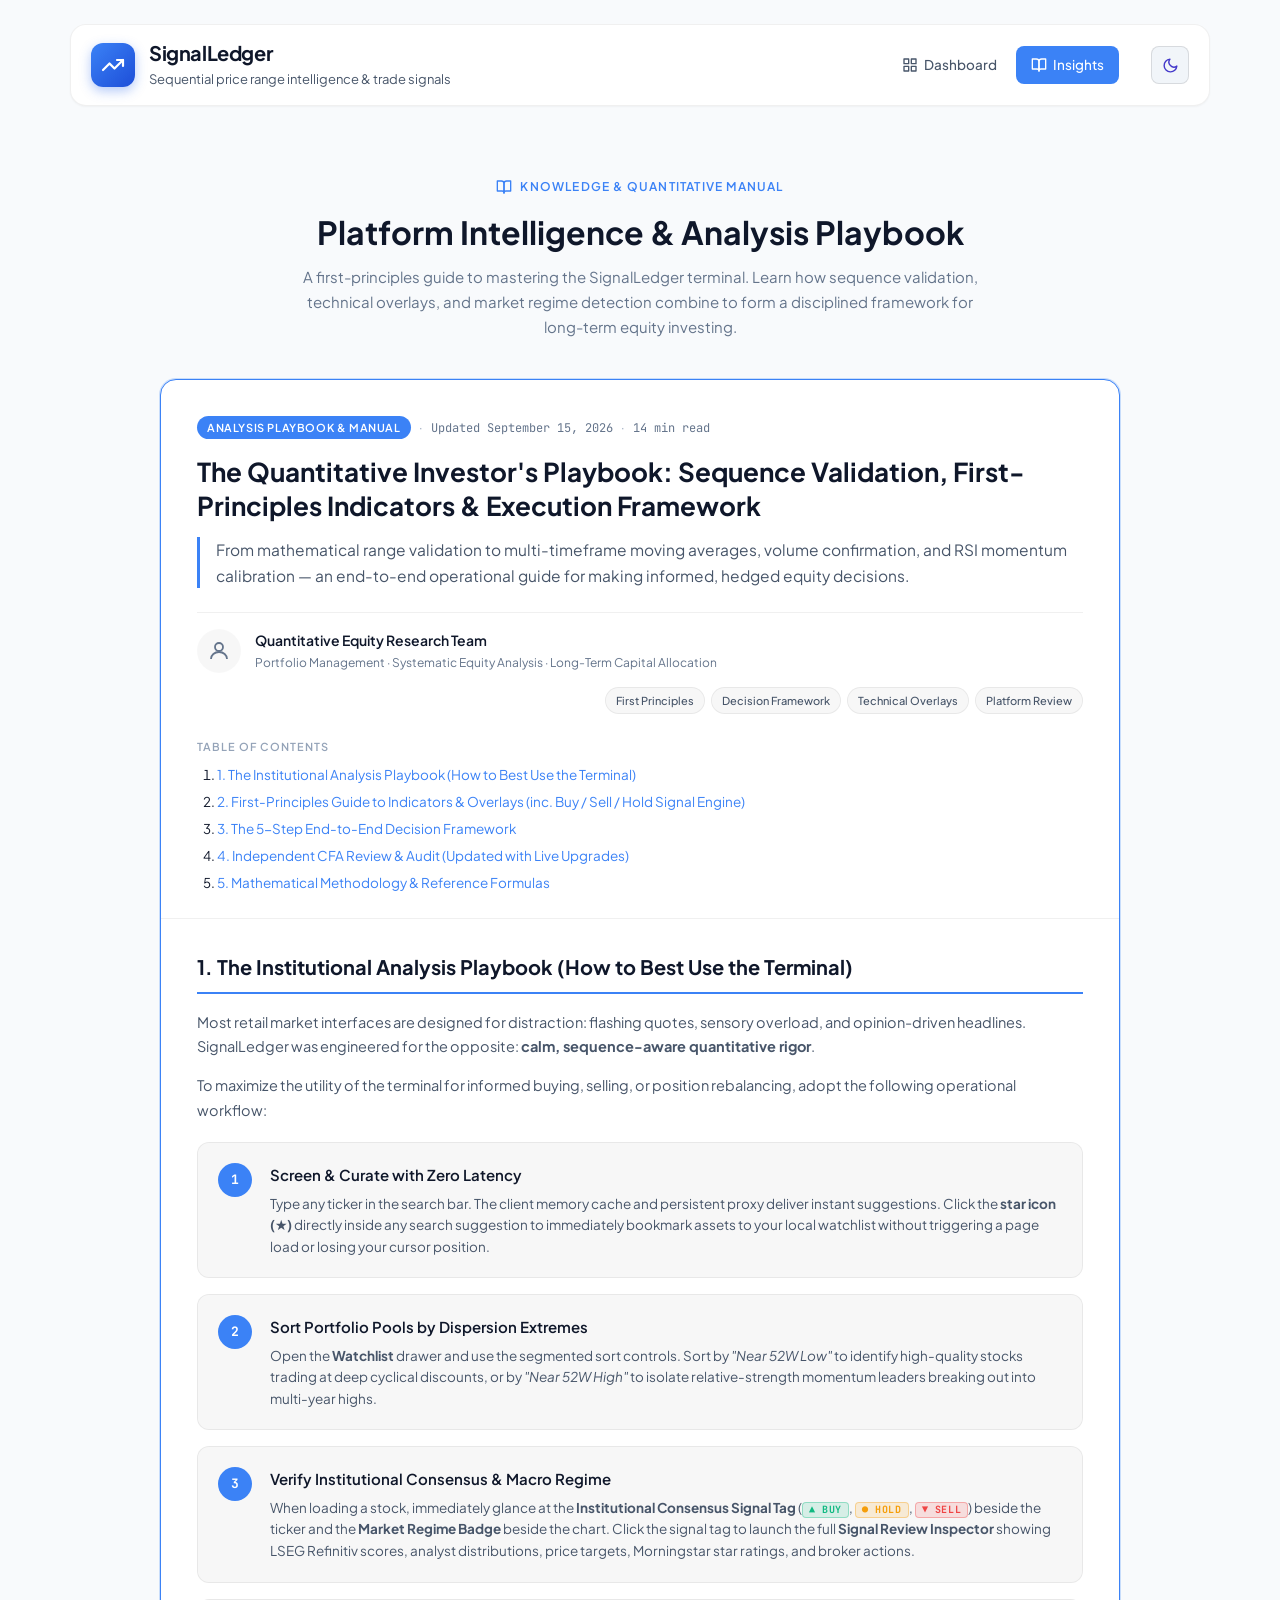
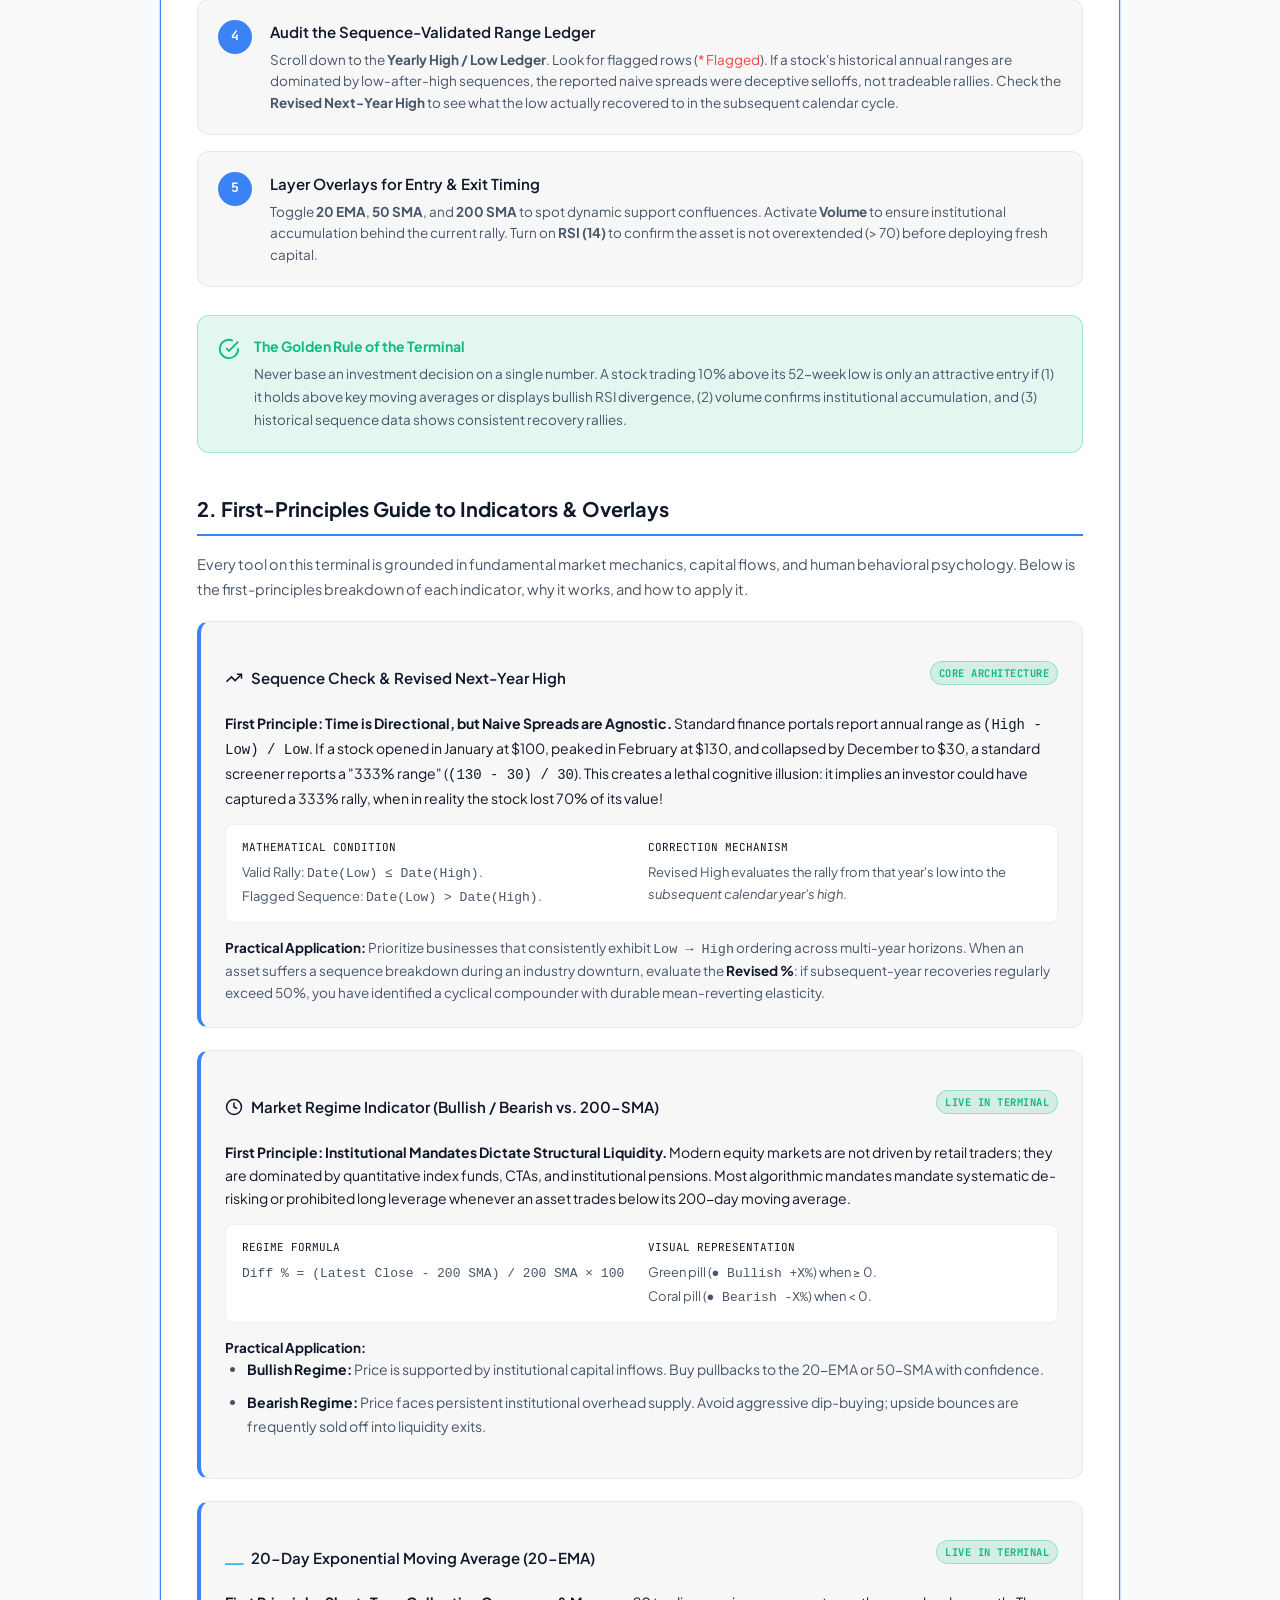
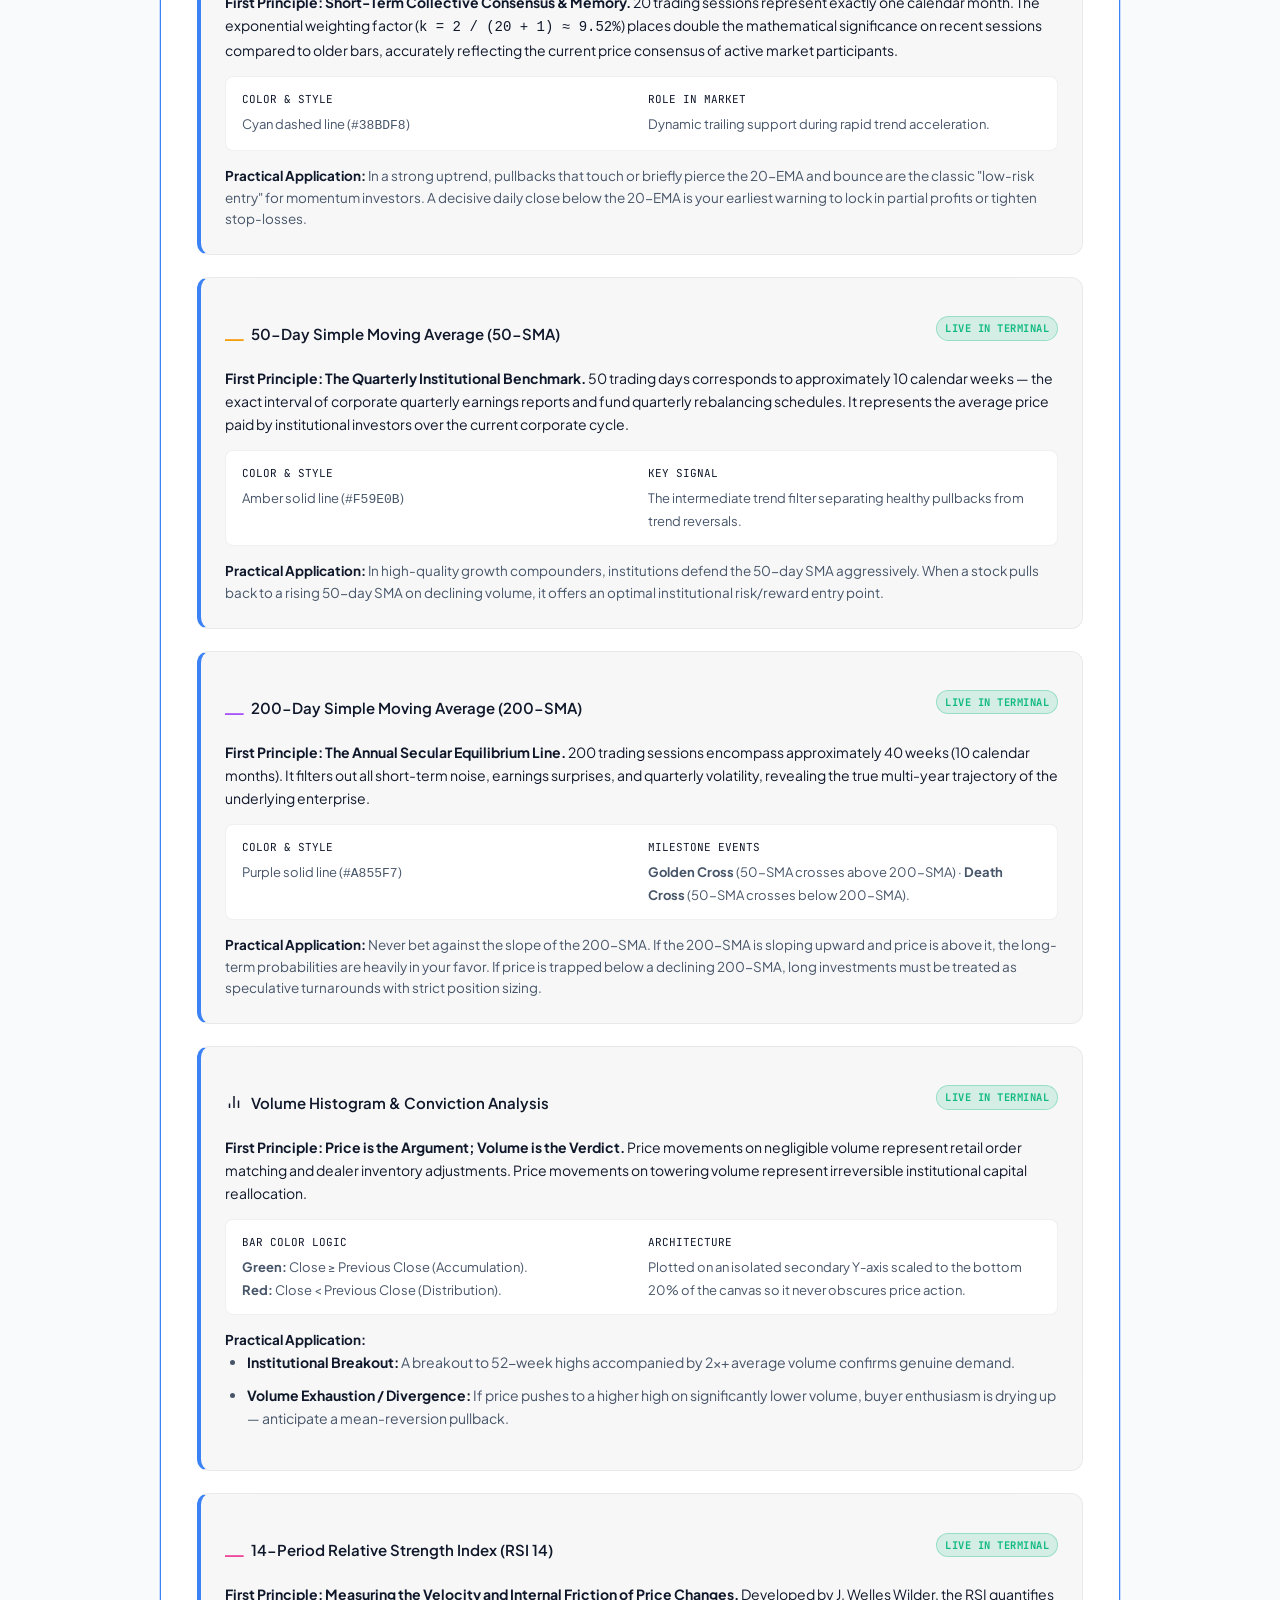
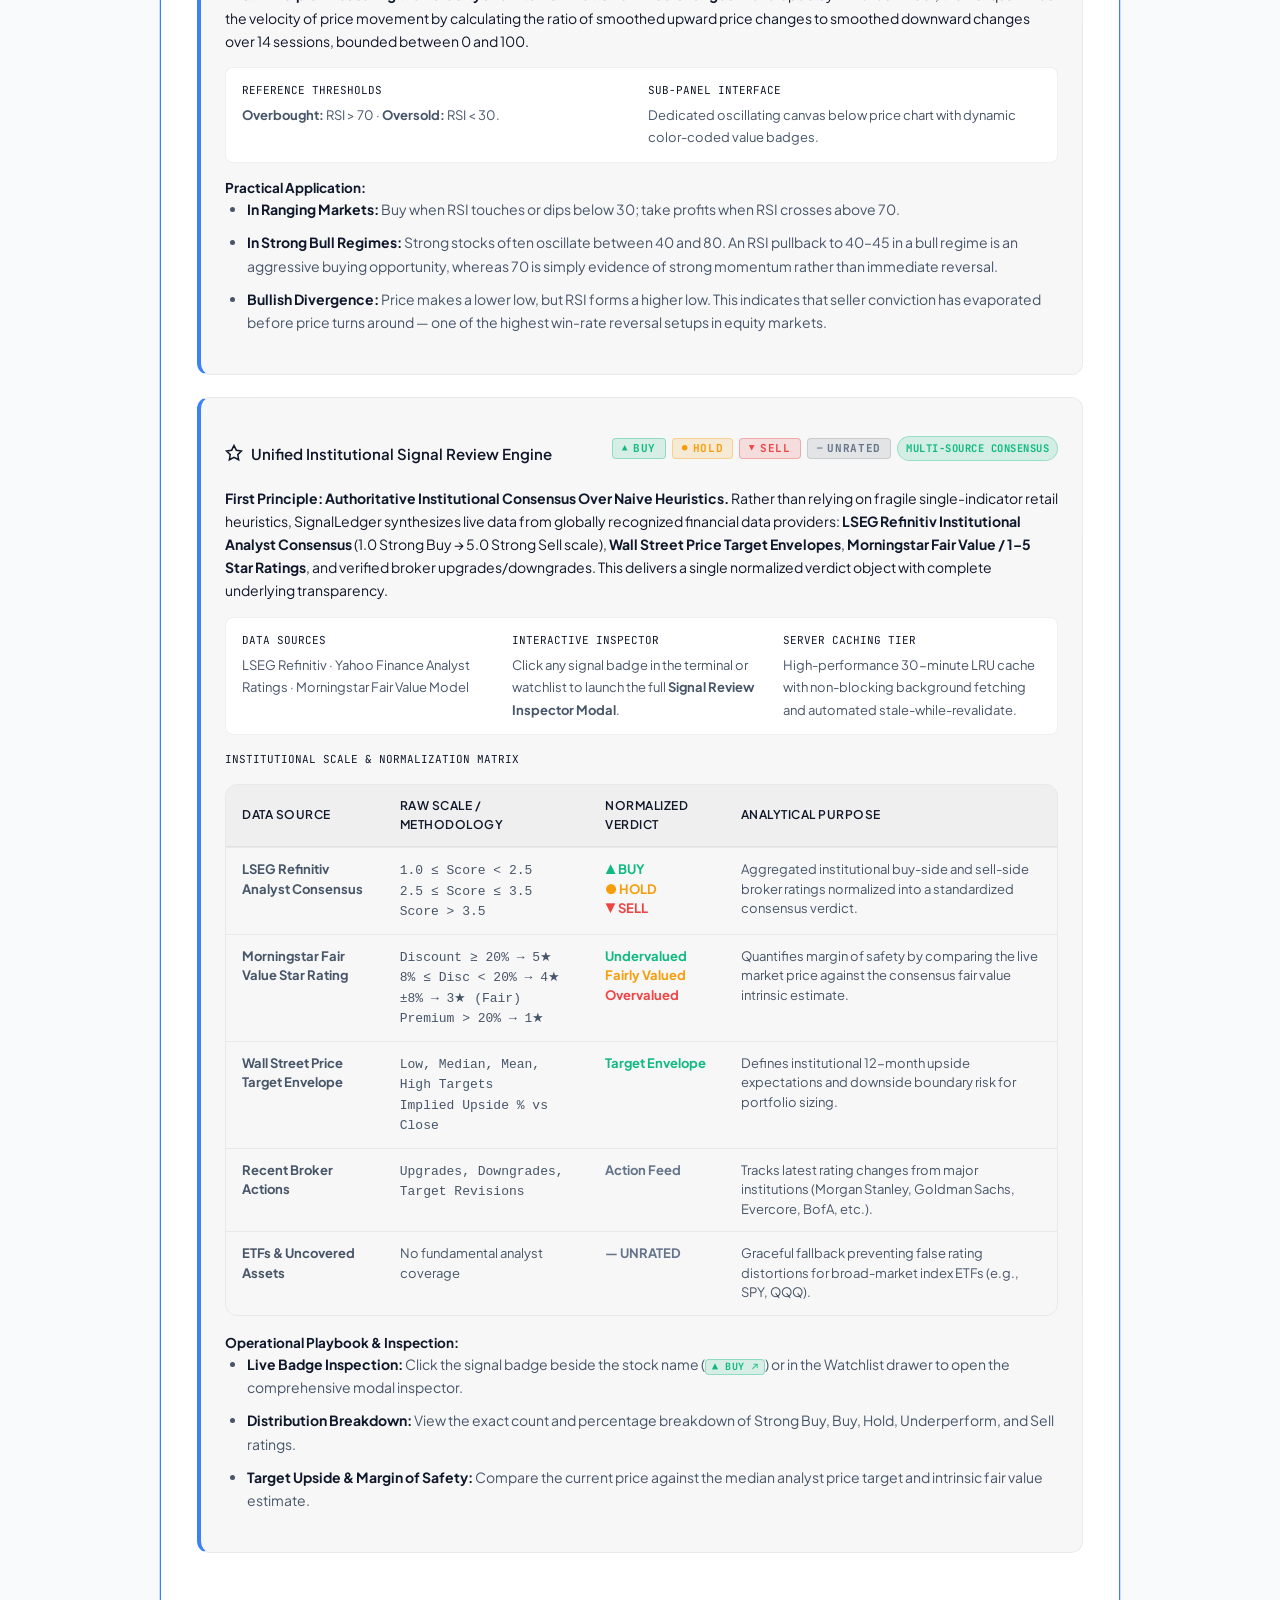
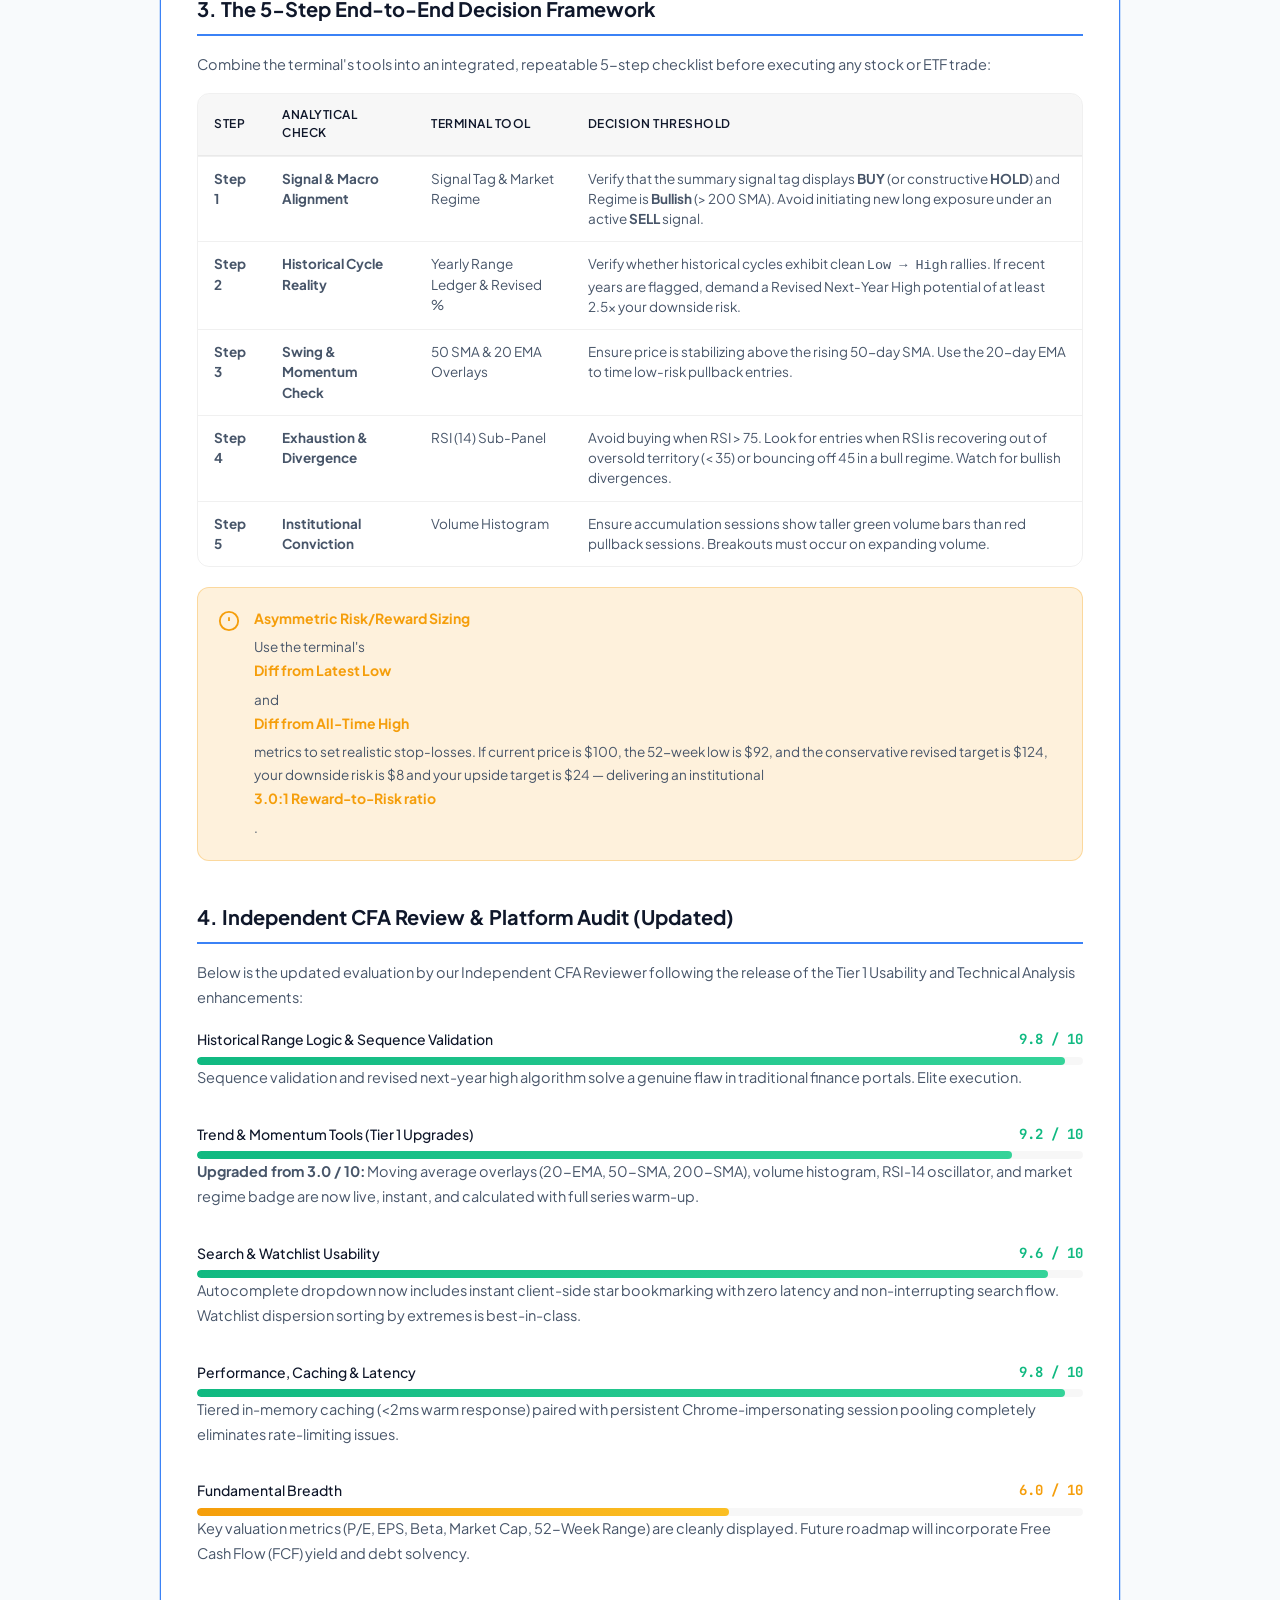
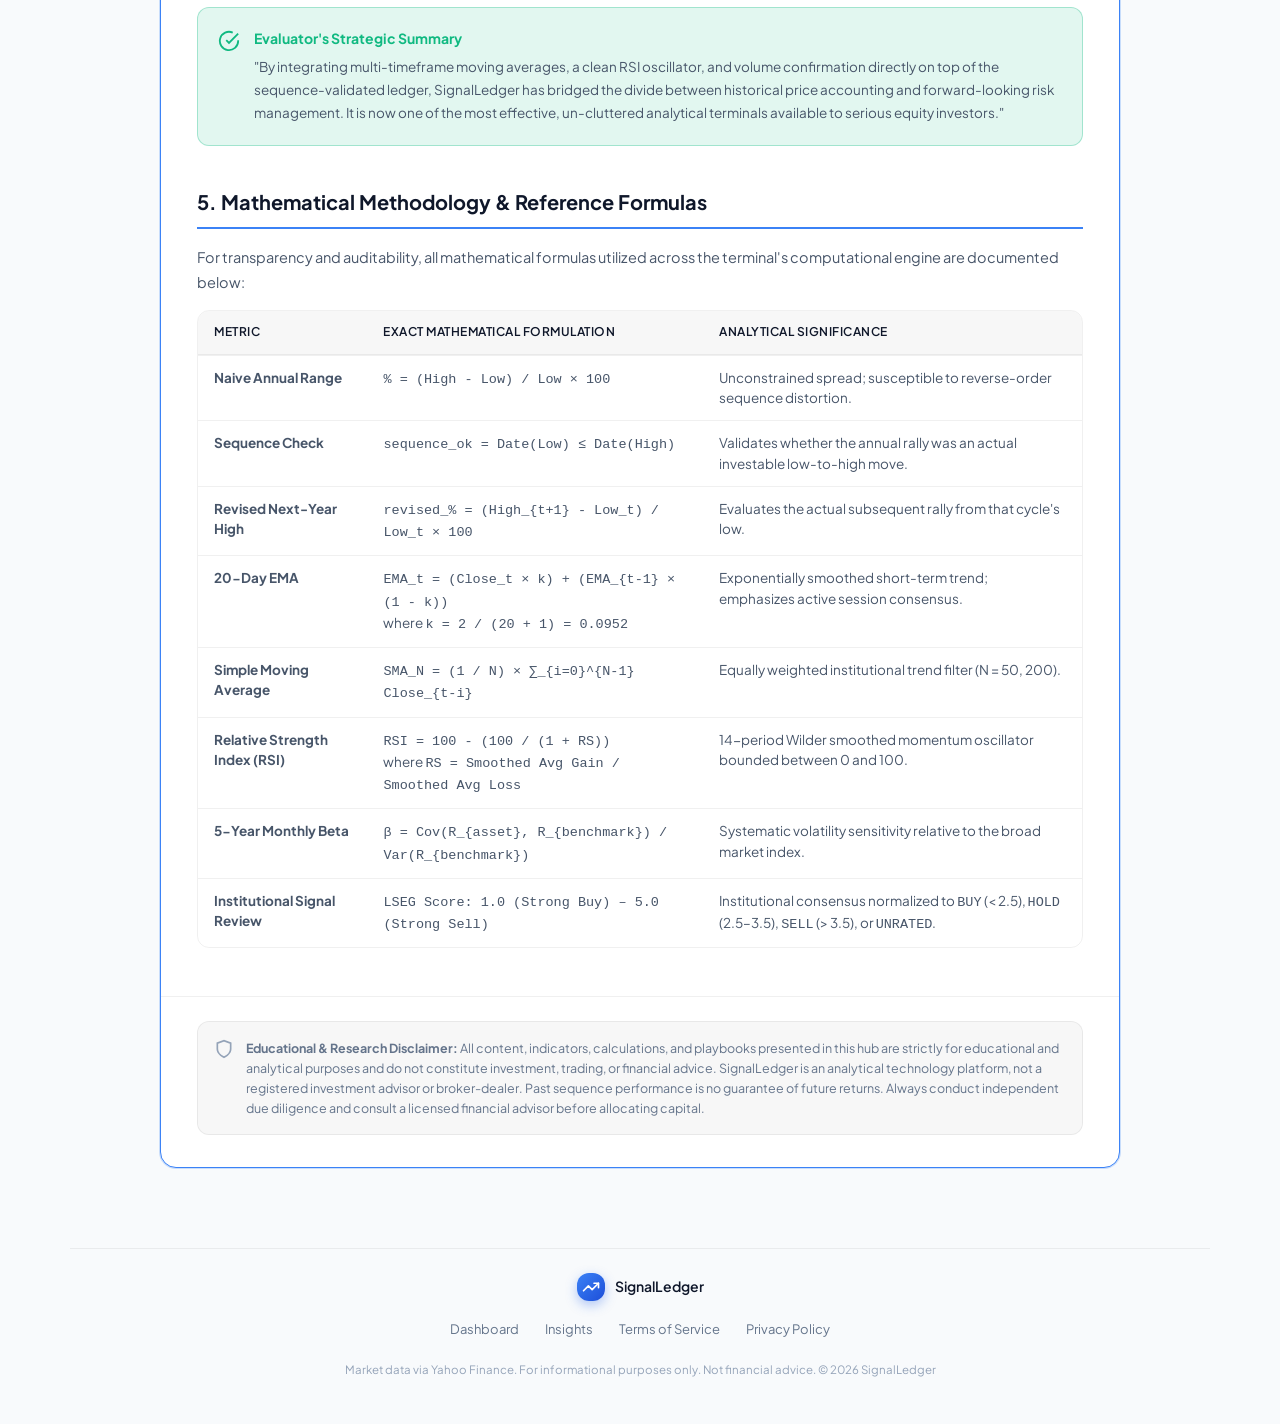
==== commit 61141a01: "feat: implement unified institutional signal review module replacing retail heuristics" ====
--- a/frontend/insights.html
+++ b/frontend/insights.html
@@ -127,8 +127,8 @@
               <div class="playbook-step">
                 <div class="step-number">3</div>
                 <div class="step-content">
-                  <h4>Verify the Buy / Sell / Hold Signal &amp; Macro Regime</h4>
-                  <p>When loading a stock, immediately glance at the <strong>Buy / Sell / Hold Signal Tag</strong> (<span class="signal-tag signal-buy" style="padding:1px 6px; font-size:10px;">▲ BUY</span>, <span class="signal-tag signal-hold" style="padding:1px 6px; font-size:10px;">● HOLD</span>, <span class="signal-tag signal-sell" style="padding:1px 6px; font-size:10px;">▼ SELL</span>) beside the ticker and the <strong>Market Regime Badge</strong> beside the chart. Hover over the signal tag to see its multi-factor mathematical breakdown. A <strong>BUY</strong> signal coupled with a <strong>Bullish Regime</strong> (&gt; 200-SMA) confirms multi-timeframe institutional backing where pullbacks offer asymmetric upside.</p>
+                  <h4>Verify Institutional Consensus &amp; Macro Regime</h4>
+                  <p>When loading a stock, immediately glance at the <strong>Institutional Consensus Signal Tag</strong> (<span class="signal-tag signal-buy" style="padding:1px 6px; font-size:10px;">▲ BUY</span>, <span class="signal-tag signal-hold" style="padding:1px 6px; font-size:10px;">● HOLD</span>, <span class="signal-tag signal-sell" style="padding:1px 6px; font-size:10px;">▼ SELL</span>) beside the ticker and the <strong>Market Regime Badge</strong> beside the chart. Click the signal tag to launch the full <strong>Signal Review Inspector</strong> showing LSEG Refinitiv scores, analyst distributions, price targets, Morningstar star ratings, and broker actions.</p>
                 </div>
               </div>
               <div class="playbook-step">
@@ -361,80 +361,81 @@
                 </div>
               </div>
 
-              <!-- Buy / Sell / Hold Quantitative Signal Engine -->
+              <!-- Unified Institutional Signal Review Module -->
               <div class="indicator-card" id="indicator-signal-engine">
                 <div class="indicator-card-header">
                   <h4 class="indicator-title">
                     <svg width="18" height="18" viewBox="0 0 24 24" fill="none" stroke="currentColor" stroke-width="2"><path d="M12 2l3.09 6.26L22 9.27l-5 4.87 1.18 6.88L12 17.77l-6.18 3.25L7 14.14 2 9.27l6.91-1.01L12 2z"></path></svg>
-                    Buy / Sell / Hold Quantitative Signal Engine
+                    Unified Institutional Signal Review Engine
                   </h4>
                   <div style="display: flex; align-items: center; gap: 6px; flex-wrap: wrap;">
                     <span class="signal-tag signal-buy"><span class="signal-icon">▲</span> BUY</span>
                     <span class="signal-tag signal-hold"><span class="signal-icon">●</span> HOLD</span>
                     <span class="signal-tag signal-sell"><span class="signal-icon">▼</span> SELL</span>
-                    <span class="status-pill-live">Live in Terminal</span>
-                  </div>
-                </div>
-                <div class="indicator-first-principle">
-                  <strong>First Principle: Multi-Factor Confluence Over Single-Indicator Myopia.</strong> Single-indicator trading rules fail predictably across varying market regimes: buying purely because RSI is oversold leads to "catching falling knives" during structural institutional liquidations, while selling purely because RSI crosses 70 forces investors out of early-stage secular growth breakouts. The SignalLedger Signal Engine resolves this through <strong>confluence scoring</strong>: it synthesizes secular macro trend, quarterly institutional cost basis, short-term velocity, and cycle sequence reality into a single sub-millisecond composite decision.
-                </div>
-                <div class="indicator-meta-box">
-                  <div>
-                    <span class="meta-item-label">Mathematical Model</span>
-                    <span class="meta-item-value"><code>Composite Score = W_{200} + W_{50} + W_{RSI} + W_{Seq}</code></span>
-                  </div>
-                  <div>
-                    <span class="meta-item-label">Execution Latency</span>
-                    <span class="meta-item-value">&lt; 1 ms client-side calculation; zero additional backend round-trips.</span>
-                  </div>
-                  <div>
-                    <span class="meta-item-label">UI Placement</span>
-                    <span class="meta-item-value">Summary card pill beside ticker with live hover tooltip &middot; compact badge in Watchlist drawer.</span>
+                    <span class="signal-tag signal-unrated"><span class="signal-icon">—</span> UNRATED</span>
+                    <span class="status-pill-live">Multi-Source Consensus</span>
+                  </div>
+                </div>
+                <div class="indicator-first-principle">
+                  <strong>First Principle: Authoritative Institutional Consensus Over Naive Heuristics.</strong> Rather than relying on fragile single-indicator retail heuristics, SignalLedger synthesizes live data from globally recognized financial data providers: <strong>LSEG Refinitiv Institutional Analyst Consensus</strong> (1.0 Strong Buy &rarr; 5.0 Strong Sell scale), <strong>Wall Street Price Target Envelopes</strong>, <strong>Morningstar Fair Value / 1–5 Star Ratings</strong>, and verified broker upgrades/downgrades. This delivers a single normalized verdict object with complete underlying transparency.
+                </div>
+                <div class="indicator-meta-box">
+                  <div>
+                    <span class="meta-item-label">Data Sources</span>
+                    <span class="meta-item-value">LSEG Refinitiv &middot; Yahoo Finance Analyst Ratings &middot; Morningstar Fair Value Model</span>
+                  </div>
+                  <div>
+                    <span class="meta-item-label">Interactive Inspector</span>
+                    <span class="meta-item-value">Click any signal badge in the terminal or watchlist to launch the full <strong>Signal Review Inspector Modal</strong>.</span>
+                  </div>
+                  <div>
+                    <span class="meta-item-label">Server Caching Tier</span>
+                    <span class="meta-item-value">High-performance 30-minute LRU cache with non-blocking background fetching and automated stale-while-revalidate.</span>
                   </div>
                 </div>
 
                 <div style="margin: 16px 0 14px;">
-                  <span class="meta-item-label" style="margin-bottom: 8px;">Quantitative Factor Weighting Matrix</span>
+                  <span class="meta-item-label" style="margin-bottom: 8px;">Institutional Scale &amp; Normalization Matrix</span>
                   <div class="article-table-wrap">
                     <table class="article-table" style="font-size: 13px;">
                       <thead>
                         <tr>
-                          <th>Factor / Dimension</th>
-                          <th>Indicator Condition</th>
-                          <th>Score Weight</th>
-                          <th>Institutional Rationale</th>
+                          <th>Data Source</th>
+                          <th>Raw Scale / Methodology</th>
+                          <th>Normalized Verdict</th>
+                          <th>Analytical Purpose</th>
                         </tr>
                       </thead>
                       <tbody>
                         <tr>
-                          <td><strong>Macro Secular Trend</strong></td>
-                          <td><code>Close &ge; 200-Day SMA</code><br><code>Close &lt; 200-Day SMA</code></td>
-                          <td><span style="color:var(--accent-teal); font-weight:700;">+1.0</span><br><span style="color:var(--accent-coral); font-weight:700;">-1.0</span></td>
-                          <td>Filters long positions into institutional accumulation regimes vs. prohibited CTA leverage zones.</td>
+                          <td><strong>LSEG Refinitiv Analyst Consensus</strong></td>
+                          <td><code>1.0 &le; Score &lt; 2.5</code><br><code>2.5 &le; Score &le; 3.5</code><br><code>Score &gt; 3.5</code></td>
+                          <td><span style="color:var(--accent-teal); font-weight:700;">▲ BUY</span><br><span style="color:var(--accent-amber, #F59E0B); font-weight:700;">● HOLD</span><br><span style="color:var(--accent-coral); font-weight:700;">▼ SELL</span></td>
+                          <td>Aggregated institutional buy-side and sell-side broker ratings normalized into a standardized consensus verdict.</td>
                         </tr>
                         <tr>
-                          <td><strong>Intermediate Trend</strong></td>
-                          <td><code>Close &ge; 50-Day SMA</code><br><code>Close &lt; 50-Day SMA</code></td>
-                          <td><span style="color:var(--accent-teal); font-weight:700;">+0.8</span><br><span style="color:var(--accent-coral); font-weight:700;">-0.8</span></td>
-                          <td>Tests price against quarterly earnings rebalancing consensus and intermediate support.</td>
+                          <td><strong>Morningstar Fair Value Star Rating</strong></td>
+                          <td><code>Discount &ge; 20% &rarr; 5★</code><br><code>8% &le; Disc &lt; 20% &rarr; 4★</code><br><code>&plusmn;8% &rarr; 3★ (Fair)</code><br><code>Premium &gt; 20% &rarr; 1★</code></td>
+                          <td><span style="color:var(--accent-teal); font-weight:700;">Undervalued</span><br><span style="color:var(--accent-amber, #F59E0B); font-weight:700;">Fairly Valued</span><br><span style="color:var(--accent-coral); font-weight:700;">Overvalued</span></td>
+                          <td>Quantifies margin of safety by comparing the live market price against the consensus fair value intrinsic estimate.</td>
                         </tr>
                         <tr>
-                          <td><strong>Momentum Velocity</strong></td>
-                          <td><code>RSI (14) &lt; 35</code><br><code>RSI (14) &gt; 72</code><br><code>50 &le; RSI &le; 72</code><br><code>RSI &lt; 50</code></td>
-                          <td><span style="color:var(--accent-teal); font-weight:700;">+1.0</span><br><span style="color:var(--accent-coral); font-weight:700;">-1.0</span><br><span style="color:var(--accent-teal); font-weight:700;">+0.5</span><br><span style="color:var(--accent-coral); font-weight:700;">-0.5</span></td>
-                          <td>Rewards oversold mean-reversion setups; penalizes overbought exhaustion; confirms upward acceleration vs. decelerating drift.</td>
+                          <td><strong>Wall Street Price Target Envelope</strong></td>
+                          <td><code>Low, Median, Mean, High Targets</code><br><code>Implied Upside % vs Close</code></td>
+                          <td><span style="color:var(--accent-teal); font-weight:700;">Target Envelope</span></td>
+                          <td>Defines institutional 12-month upside expectations and downside boundary risk for portfolio sizing.</td>
                         </tr>
                         <tr>
-                          <td><strong>Cycle Sequence Reality</strong></td>
-                          <td><code>sequence_ok === true</code><br><code>sequence_ok === false</code></td>
-                          <td><span style="color:var(--accent-teal); font-weight:700;">+0.5</span><br><span style="color:var(--accent-coral); font-weight:700;">-0.5</span></td>
-                          <td>Confirms that annual price expansion proceeded chronologically from Low to High, penalizing deceptive markdown drops.</td>
+                          <td><strong>Recent Broker Actions</strong></td>
+                          <td><code>Upgrades, Downgrades, Target Revisions</code></td>
+                          <td><span style="color:var(--text-muted); font-weight:700;">Action Feed</span></td>
+                          <td>Tracks latest rating changes from major institutions (Morgan Stanley, Goldman Sachs, Evercore, BofA, etc.).</td>
                         </tr>
                         <tr>
-                          <td><strong>Watchlist Heuristic</strong><br><small style="color:var(--text-muted);">(When full history is unindexed)</small></td>
-                          <td><code>Diff from Low &lt; 15%</code><br><code>Diff from High &lt; -35%</code></td>
-                          <td><span style="color:var(--accent-teal); font-weight:700;">+1.0</span><br><span style="color:var(--accent-coral); font-weight:700;">-1.0</span></td>
-                          <td>Fallback scoring for newly bookmarked watchlist assets, measuring cyclical value vs. extended drawdown distress.</td>
+                          <td><strong>ETFs &amp; Uncovered Assets</strong></td>
+                          <td>No fundamental analyst coverage</td>
+                          <td><span style="color:var(--text-muted); font-weight:700;">— UNRATED</span></td>
+                          <td>Graceful fallback preventing false rating distortions for broad-market index ETFs (e.g., SPY, QQQ).</td>
                         </tr>
                       </tbody>
                     </table>
@@ -442,12 +443,11 @@
                 </div>
 
                 <div class="indicator-application">
-                  <strong>Decision Thresholds &amp; Operational Rules:</strong>
+                  <strong>Operational Playbook &amp; Inspection:</strong>
                   <ul>
-                    <li><strong style="color:#10B981;"><span class="signal-tag signal-buy" style="padding:1px 6px; font-size:10px;">▲ BUY</span> (Score &ge; +1.2):</strong> Indicates strong multi-factor institutional alignment. Price is trading above key moving averages with supportive momentum velocity and validated cycle sequence. Dips toward 20-EMA or 50-SMA offer optimal entry risk/reward.</li>
-                    <li><strong style="color:#EF4444;"><span class="signal-tag signal-sell" style="padding:1px 6px; font-size:10px;">▼ SELL</span> (Score &le; -1.2):</strong> Indicates structural breakdown. The asset is trapped below both intermediate and secular benchmarks with negative momentum or broken cycle sequences. Long positions should be trimmed, hedged, or avoided.</li>
-                    <li><strong style="color:#F59E0B;"><span class="signal-tag signal-hold" style="padding:1px 6px; font-size:10px;">● HOLD</span> (-1.2 &lt; Score &lt; +1.2):</strong> Indicates factor friction (e.g. price above 200-SMA but below 50-SMA, or overextended RSI in a consolidating base). The engine advises patient observation, waiting for a directional breakout or moving-average confluence before deploying fresh capital.</li>
-                    <li><strong>Interactive Factor Tooltip:</strong> Hover your cursor over any signal tag in the summary card to immediately inspect the live mathematical score and contributing factor breakdown (e.g., <code>Signal: BUY (Score: +2.8) — Above 200-SMA · Above 50-SMA · RSI 53.2 · Sequence OK</code>).</li>
+                    <li><strong>Live Badge Inspection:</strong> Click the signal badge beside the stock name (<span class="signal-tag signal-buy" style="padding:1px 6px; font-size:10px;">▲ BUY ↗</span>) or in the Watchlist drawer to open the comprehensive modal inspector.</li>
+                    <li><strong>Distribution Breakdown:</strong> View the exact count and percentage breakdown of Strong Buy, Buy, Hold, Underperform, and Sell ratings.</li>
+                    <li><strong>Target Upside &amp; Margin of Safety:</strong> Compare the current price against the median analyst price target and intrinsic fair value estimate.</li>
                   </ul>
                 </div>
               </div>
@@ -626,9 +626,9 @@
                     <td>Systematic volatility sensitivity relative to the broad market index.</td>
                   </tr>
                   <tr>
-                    <td><strong>Buy / Sell / Hold Signal Score</strong></td>
-                    <td><code>Score = W_{200} + W_{50} + W_{RSI} + W_{Seq}</code></td>
-                    <td>Confluence weighting: <code>Score &ge; +1.2 &rarr; BUY</code>, <code>Score &le; -1.2 &rarr; SELL</code>, otherwise <code>HOLD</code>.</td>
+                    <td><strong>Institutional Signal Review</strong></td>
+                    <td><code>LSEG Score: 1.0 (Strong Buy) – 5.0 (Strong Sell)</code></td>
+                    <td>Institutional consensus normalized to <code>BUY</code> (&lt; 2.5), <code>HOLD</code> (2.5–3.5), <code>SELL</code> (&gt; 3.5), or <code>UNRATED</code>.</td>
                   </tr>
                 </tbody>
               </table>
--- a/frontend/style.css
+++ b/frontend/style.css
@@ -1244,6 +1244,27 @@
   background: rgba(245, 158, 11, 0.14);
   color: #F59E0B;
   border: 1px solid rgba(245, 158, 11, 0.35);
+}
+
+.signal-tag.signal-unrated {
+  background: rgba(107, 114, 128, 0.14);
+  color: var(--text-muted);
+  border: 1px solid var(--border-default);
+}
+
+.signal-tag--interactive {
+  cursor: pointer;
+  box-shadow: 0 1px 3px rgba(0, 0, 0, 0.08);
+}
+
+.signal-tag--interactive:hover {
+  transform: translateY(-1px);
+  filter: brightness(1.12);
+  box-shadow: 0 3px 8px rgba(0, 0, 0, 0.18);
+}
+
+.signal-tag--interactive:active {
+  transform: translateY(0);
 }
 
 /* Compact signal badge for watchlist rows */
@@ -2360,7 +2381,7 @@
 
 /* Override max-height for watchlist items list (JS sets inline height) */
 .watchlist-drawer .history-list {
-  max-height: 320px;   /* default; JS overrides with inline style */
+  max-height: 480px;   /* default; JS overrides with inline style */
   overflow-y: auto;
   flex-wrap: nowrap;
   flex-direction: column;
@@ -2466,6 +2487,138 @@
 
 [data-theme="dark"] .wl-filter-count {
   background: rgba(255, 255, 255, 0.12);
+}
+
+/* ── Watchlist Refresh Progress Panel ───────────────────────────────────── */
+.wl-progress-wrap {
+  background: var(--bg-card-subtle, rgba(255, 255, 255, 0.03));
+  border: 1px solid var(--border-default);
+  border-radius: 8px;
+  padding: 8px 12px;
+  margin: 4px 0 10px;
+  box-shadow: 0 2px 8px rgba(0, 0, 0, 0.05);
+  animation: wlFadeIn 0.2s ease;
+  transition: opacity 0.3s ease;
+}
+
+.wl-progress-header {
+  display: flex;
+  align-items: center;
+  justify-content: space-between;
+  gap: 8px;
+  flex-wrap: wrap;
+}
+
+.wl-progress-status {
+  display: flex;
+  align-items: center;
+  gap: 7px;
+}
+
+.wl-progress-spinner {
+  width: 13px;
+  height: 13px;
+  border: 2px solid var(--border-default);
+  border-top-color: var(--accent);
+  border-radius: 50%;
+  animation: wlSpin 0.7s linear infinite;
+  display: inline-block;
+}
+
+.wl-progress-title {
+  font-size: 12px;
+  font-weight: 600;
+  color: var(--text-primary);
+  letter-spacing: 0.01em;
+}
+
+.wl-progress-stats {
+  display: flex;
+  align-items: center;
+  gap: 6px;
+}
+
+.wl-stat-pill {
+  display: inline-flex;
+  align-items: center;
+  gap: 4px;
+  font-family: var(--font-mono);
+  font-size: 11px;
+  font-weight: 700;
+  padding: 2px 7px;
+  border-radius: 12px;
+  line-height: 1.2;
+}
+
+.wl-stat-icon {
+  font-size: 10px;
+}
+
+.wl-stat-pill--done {
+  background: rgba(16, 185, 129, 0.14);
+  border: 1px solid rgba(16, 185, 129, 0.3);
+  color: #10B981;
+}
+
+.wl-stat-pill--pending {
+  background: rgba(107, 114, 128, 0.14);
+  border: 1px solid var(--border-default);
+  color: var(--text-secondary);
+}
+
+.wl-stat-pill--failed {
+  background: rgba(239, 68, 68, 0.14);
+  border: 1px solid rgba(239, 68, 68, 0.35);
+  color: #EF4444;
+}
+
+.wl-progress-cancel {
+  background: transparent;
+  border: 1px solid transparent;
+  color: var(--text-muted);
+  cursor: pointer;
+  font-size: 13px;
+  font-weight: 700;
+  padding: 1px 6px;
+  border-radius: 4px;
+  transition: all var(--transition-fast);
+  line-height: 1;
+}
+
+.wl-progress-cancel:hover {
+  color: #EF4444;
+  background: rgba(239, 68, 68, 0.12);
+  border-color: rgba(239, 68, 68, 0.25);
+}
+
+.wl-progress-track {
+  width: 100%;
+  height: 4px;
+  background: var(--border-subtle, rgba(255, 255, 255, 0.08));
+  border-radius: 2px;
+  overflow: hidden;
+  margin-top: 7px;
+}
+
+.wl-progress-fill {
+  height: 100%;
+  background: linear-gradient(90deg, var(--accent) 0%, #10B981 100%);
+  border-radius: 2px;
+  transition: width 0.25s cubic-bezier(0.4, 0, 0.2, 1);
+}
+
+@keyframes wlSpin {
+  100% { transform: rotate(360deg); }
+}
+
+@keyframes wlFadeIn {
+  from { opacity: 0; transform: translateY(-4px); }
+  to { opacity: 1; transform: translateY(0); }
+}
+
+@keyframes wlSuccessGlow {
+  0% { background-color: rgba(16, 185, 129, 0.22); }
+  100% { background-color: transparent; }
 }
 
 /* ── Resize Handle ──────────────────────────────────────────────────────── */
@@ -2539,6 +2692,48 @@
 
 .wl-item:hover { background: var(--bg-hover); }
 
+/* Progressive state indicators on watchlist cards */
+.wl-item.wl-item--pending {
+  opacity: 0.72;
+}
+
+.wl-item.wl-item--updating {
+  border-left: 3px solid var(--accent);
+  background: rgba(59, 130, 246, 0.04);
+}
+
+.wl-item.wl-item--updating .wl-refresh-btn {
+  animation: wlSpin 0.7s linear infinite;
+  pointer-events: none;
+  color: var(--accent);
+}
+
+.wl-item.wl-item--success {
+  border-left: 3px solid #10B981;
+  animation: wlSuccessGlow 1.2s cubic-bezier(0.2, 0.8, 0.2, 1);
+}
+
+.wl-item.wl-item--failed {
+  border-left: 3px solid #EF4444;
+  background: rgba(239, 68, 68, 0.03);
+}
+
+.wl-item-error-tag {
+  display: inline-flex;
+  align-items: center;
+  gap: 3px;
+  font-family: var(--font-mono);
+  font-size: 10px;
+  font-weight: 600;
+  color: #EF4444;
+  background: rgba(239, 68, 68, 0.12);
+  border: 1px solid rgba(239, 68, 68, 0.25);
+  padding: 1px 5px;
+  border-radius: 4px;
+  margin-left: 6px;
+  vertical-align: middle;
+}
+
 .wl-left {
   flex: 1;
   min-width: 0;
@@ -2916,3 +3111,426 @@
   box-shadow: 0 0 0 2px var(--accent-primary, #6366f1), var(--shadow-lg) !important;
 }
 
+/* ── Signal Review Modal / Inspector ────────────────────────────────────── */
+.signal-modal-backdrop {
+  position: fixed;
+  inset: 0;
+  background: rgba(0, 0, 0, 0.65);
+  backdrop-filter: blur(6px);
+  -webkit-backdrop-filter: blur(6px);
+  display: flex;
+  align-items: center;
+  justify-content: center;
+  z-index: 1100;
+  padding: 16px;
+  animation: wlFadeIn 0.2s ease;
+}
+
+.signal-modal-backdrop[hidden] {
+  display: none !important;
+}
+
+.signal-modal-container {
+  background: var(--bg-card);
+  border: 1px solid var(--border-strong);
+  border-radius: 14px;
+  width: 100%;
+  max-width: 660px;
+  max-height: 90vh;
+  display: flex;
+  flex-direction: column;
+  box-shadow: var(--shadow-xl), 0 24px 48px -12px rgba(0, 0, 0, 0.45);
+  overflow: hidden;
+  animation: modalSlideUp 0.25s cubic-bezier(0.16, 1, 0.3, 1);
+}
+
+@keyframes modalSlideUp {
+  from { opacity: 0; transform: translateY(16px) scale(0.98); }
+  to { opacity: 1; transform: translateY(0) scale(1); }
+}
+
+.signal-modal-header {
+  display: flex;
+  align-items: flex-start;
+  justify-content: space-between;
+  gap: 12px;
+  padding: 18px 22px 14px;
+  border-bottom: 1px solid var(--border-subtle);
+  background: var(--bg-card-subtle, rgba(255, 255, 255, 0.02));
+}
+
+.signal-modal-ticker-row {
+  display: flex;
+  align-items: center;
+  gap: 10px;
+  flex-wrap: wrap;
+}
+
+.signal-modal-ticker {
+  font-family: var(--font-mono);
+  font-size: 20px;
+  font-weight: 800;
+  color: var(--accent);
+  margin: 0;
+  letter-spacing: 0.04em;
+}
+
+.signal-modal-verdict-badge {
+  display: inline-flex;
+  align-items: center;
+  gap: 5px;
+  font-family: var(--font-mono);
+  font-size: 12px;
+  font-weight: 800;
+  padding: 3px 10px;
+  border-radius: 6px;
+  text-transform: uppercase;
+  letter-spacing: 0.06em;
+}
+
+.signal-modal-verdict-badge.badge-buy {
+  background: rgba(16, 185, 129, 0.16);
+  border: 1px solid rgba(16, 185, 129, 0.4);
+  color: #10B981;
+}
+
+.signal-modal-verdict-badge.badge-hold {
+  background: rgba(245, 158, 11, 0.16);
+  border: 1px solid rgba(245, 158, 11, 0.4);
+  color: #F59E0B;
+}
+
+.signal-modal-verdict-badge.badge-sell {
+  background: rgba(239, 68, 68, 0.16);
+  border: 1px solid rgba(239, 68, 68, 0.4);
+  color: #EF4444;
+}
+
+.signal-modal-verdict-badge.badge-unrated {
+  background: rgba(107, 114, 128, 0.16);
+  border: 1px solid var(--border-default);
+  color: var(--text-muted);
+}
+
+.signal-modal-score {
+  font-family: var(--font-mono);
+  font-size: 11.5px;
+  font-weight: 600;
+  color: var(--text-secondary);
+  background: var(--bg-hover);
+  padding: 2px 8px;
+  border-radius: 4px;
+}
+
+.signal-modal-company {
+  font-size: 13px;
+  color: var(--text-secondary);
+  margin: 4px 0 0;
+}
+
+.signal-modal-close {
+  background: transparent;
+  border: 1px solid transparent;
+  color: var(--text-muted);
+  font-size: 22px;
+  line-height: 1;
+  padding: 2px 8px;
+  border-radius: 6px;
+  cursor: pointer;
+  transition: all var(--transition-fast);
+}
+
+.signal-modal-close:hover {
+  color: var(--text-primary);
+  background: var(--bg-hover);
+  border-color: var(--border-default);
+}
+
+.signal-modal-sources-bar {
+  display: flex;
+  align-items: center;
+  gap: 8px;
+  padding: 8px 22px;
+  background: rgba(0, 0, 0, 0.08);
+  border-bottom: 1px solid var(--border-subtle);
+  flex-wrap: wrap;
+}
+
+[data-theme="dark"] .signal-modal-sources-bar {
+  background: rgba(255, 255, 255, 0.03);
+}
+
+.source-tag {
+  font-size: 10px;
+  font-weight: 600;
+  text-transform: uppercase;
+  letter-spacing: 0.05em;
+  color: var(--text-muted);
+  background: var(--bg-card);
+  border: 1px solid var(--border-default);
+  padding: 2px 7px;
+  border-radius: 4px;
+}
+
+.signal-modal-body {
+  padding: 18px 22px;
+  overflow-y: auto;
+  display: flex;
+  flex-direction: column;
+  gap: 16px;
+}
+
+.signal-section-box {
+  background: var(--bg-card-subtle, rgba(255, 255, 255, 0.02));
+  border: 1px solid var(--border-subtle);
+  border-radius: 10px;
+  padding: 14px 16px;
+}
+
+.signal-section-header {
+  display: flex;
+  align-items: center;
+  justify-content: space-between;
+  margin-bottom: 10px;
+  flex-wrap: wrap;
+  gap: 8px;
+}
+
+.signal-section-title {
+  font-size: 12.5px;
+  font-weight: 700;
+  text-transform: uppercase;
+  letter-spacing: 0.06em;
+  color: var(--text-primary);
+}
+
+.signal-section-sub {
+  font-size: 11px;
+  color: var(--text-muted);
+}
+
+.signal-analyst-count {
+  font-family: var(--font-mono);
+  font-size: 11px;
+  font-weight: 700;
+  color: var(--accent);
+}
+
+.signal-summary-text {
+  font-size: 13.5px;
+  line-height: 1.55;
+  color: var(--text-secondary);
+  margin: 0;
+}
+
+/* Distribution Bar */
+.signal-dist-bar {
+  display: flex;
+  height: 14px;
+  border-radius: 7px;
+  overflow: hidden;
+  background: var(--bg-hover);
+  margin-bottom: 10px;
+}
+
+.dist-segment {
+  height: 100%;
+  transition: width 0.4s ease;
+}
+
+.dist-strong-buy { background: #059669; }
+.dist-buy { background: #10B981; }
+.dist-hold { background: #F59E0B; }
+.dist-sell { background: #F97316; }
+.dist-strong-sell { background: #EF4444; }
+
+.signal-dist-legend {
+  display: flex;
+  align-items: center;
+  justify-content: space-between;
+  flex-wrap: wrap;
+  gap: 8px;
+  font-size: 11.5px;
+  color: var(--text-secondary);
+}
+
+.legend-item {
+  display: inline-flex;
+  align-items: center;
+  gap: 5px;
+}
+
+.legend-dot {
+  width: 8px;
+  height: 8px;
+  border-radius: 50%;
+  display: inline-block;
+}
+
+/* 2-column grid for targets and valuation */
+.signal-grid-2col {
+  display: grid;
+  grid-template-columns: 1fr 1fr;
+  gap: 14px;
+}
+
+@media (max-width: 620px) {
+  .signal-grid-2col {
+    grid-template-columns: 1fr;
+  }
+}
+
+.signal-upside-badge {
+  font-family: var(--font-mono);
+  font-size: 11px;
+  font-weight: 700;
+  padding: 2px 7px;
+  border-radius: 4px;
+}
+
+.signal-upside-badge.positive {
+  background: rgba(16, 185, 129, 0.16);
+  color: #10B981;
+}
+
+.signal-upside-badge.negative {
+  background: rgba(239, 68, 68, 0.16);
+  color: #EF4444;
+}
+
+.target-stat-grid {
+  display: grid;
+  grid-template-columns: repeat(5, 1fr);
+  gap: 6px;
+}
+
+.target-stat-cell {
+  display: flex;
+  flex-direction: column;
+  background: var(--bg-hover);
+  padding: 6px 8px;
+  border-radius: 6px;
+  text-align: center;
+}
+
+.target-stat-cell.highlight {
+  border: 1px solid rgba(99, 102, 241, 0.35);
+  background: rgba(99, 102, 241, 0.08);
+}
+
+.target-stat-label {
+  font-size: 10px;
+  font-weight: 600;
+  text-transform: uppercase;
+  color: var(--text-muted);
+  margin-bottom: 2px;
+}
+
+.target-stat-val {
+  font-family: var(--font-mono);
+  font-size: 12px;
+  font-weight: 700;
+  color: var(--text-primary);
+}
+
+/* Star Rating & Valuation Box */
+.signal-val-badge {
+  font-size: 10.5px;
+  font-weight: 700;
+  padding: 2px 7px;
+  border-radius: 4px;
+  text-transform: uppercase;
+  letter-spacing: 0.04em;
+  background: rgba(99, 102, 241, 0.12);
+  color: var(--accent);
+}
+
+.star-rating-row {
+  display: flex;
+  align-items: center;
+  gap: 10px;
+  margin-bottom: 12px;
+}
+
+.star-rating-stars {
+  font-size: 18px;
+  letter-spacing: 2px;
+  color: #F59E0B;
+}
+
+.star-rating-score {
+  font-family: var(--font-mono);
+  font-size: 12px;
+  font-weight: 700;
+  color: var(--text-secondary);
+}
+
+.valuation-meta-row {
+  display: flex;
+  gap: 14px;
+}
+
+.val-metric {
+  display: flex;
+  flex-direction: column;
+  gap: 2px;
+}
+
+.val-metric-label {
+  font-size: 10.5px;
+  color: var(--text-muted);
+  font-weight: 600;
+}
+
+.val-metric-val {
+  font-family: var(--font-mono);
+  font-size: 13px;
+  font-weight: 700;
+  color: var(--text-primary);
+}
+
+/* Broker Actions Table */
+.broker-actions-table {
+  width: 100%;
+  border-collapse: collapse;
+  font-size: 12px;
+}
+
+.broker-actions-table th,
+.broker-actions-table td {
+  padding: 7px 10px;
+  border-bottom: 1px solid var(--border-subtle);
+  text-align: left;
+}
+
+.broker-actions-table th {
+  font-size: 10.5px;
+  font-weight: 700;
+  text-transform: uppercase;
+  letter-spacing: 0.05em;
+  color: var(--text-muted);
+}
+
+.broker-actions-table td.num {
+  text-align: right;
+  font-family: var(--font-mono);
+  font-weight: 700;
+}
+
+.broker-actions-table tr:last-child td {
+  border-bottom: none;
+}
+
+.signal-modal-footer {
+  padding: 12px 22px;
+  background: var(--bg-card-subtle, rgba(255, 255, 255, 0.02));
+  border-top: 1px solid var(--border-subtle);
+}
+
+.signal-disclaimer-note {
+  font-size: 11px;
+  color: var(--text-muted);
+  line-height: 1.4;
+  margin: 0;
+}
+
